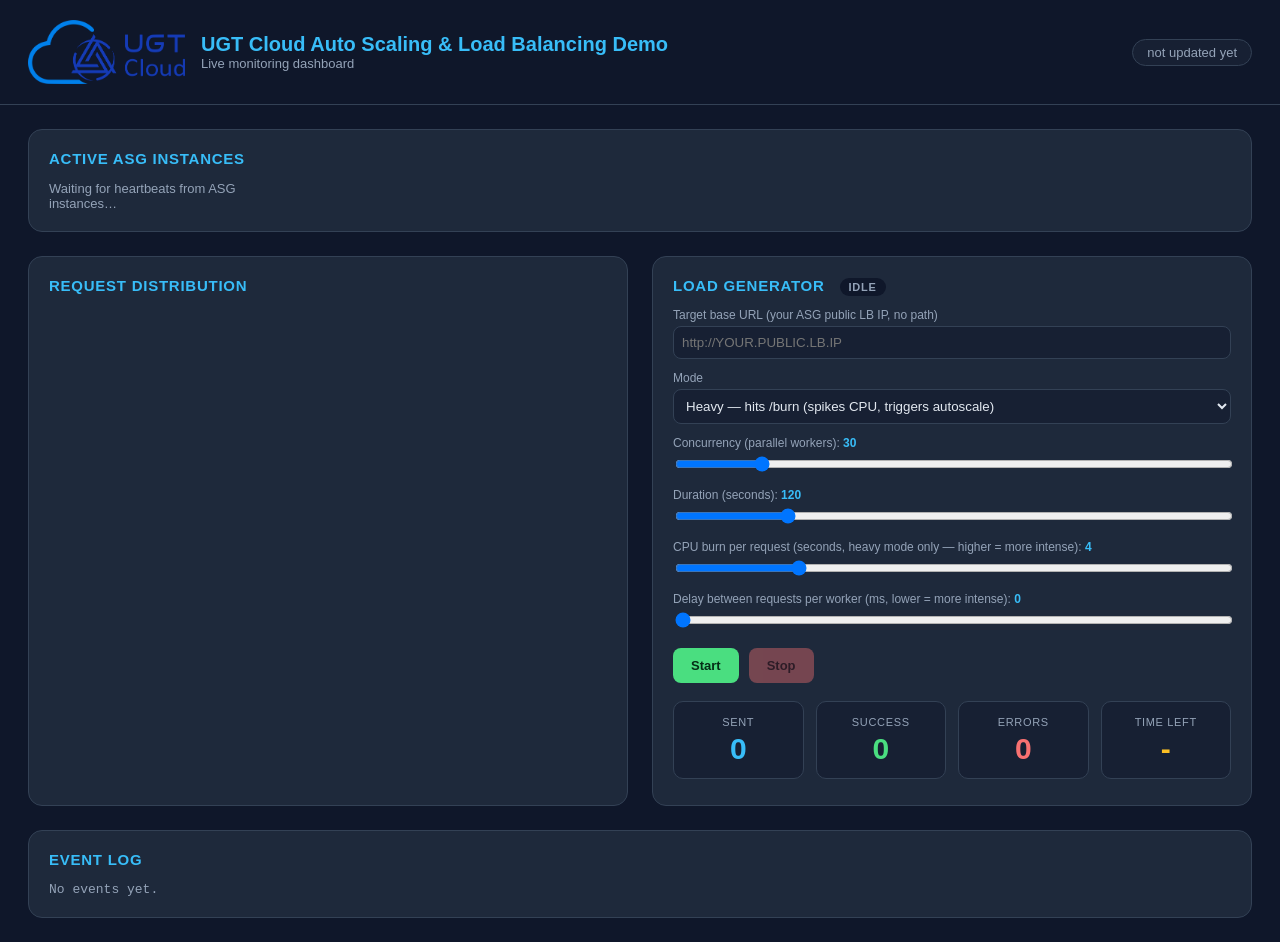
==== monitor-app/static/index.html @ fae1472c "app v1" ====
<!doctype html>
<html lang="en">
<head>
<meta charset="utf-8">
<title>UGT Cloud — ASG / LB Demo Dashboard</title>
<link rel="icon" href="logo.png">
<script src="chart.umd.min.js"></script>
<style>
  :root{
    --bg:#0f172a; --panel:#1e293b; --panel2:#172033; --text:#e2e8f0; --muted:#94a3b8;
    --accent:#38bdf8; --green:#4ade80; --red:#f87171; --yellow:#fbbf24; --border:#334155;
  }
  *{box-sizing:border-box}
  body{margin:0;font-family:-apple-system,Segoe UI,Roboto,Arial,sans-serif;background:var(--bg);color:var(--text)}
  header{padding:20px 28px;border-bottom:1px solid var(--border);display:flex;align-items:center;justify-content:space-between}
  header h1{margin:0;font-size:20px;color:var(--accent)}
  header .sub{color:var(--muted);font-size:13px}
  main{padding:24px 28px;display:grid;gap:24px;grid-template-columns:1fr 1fr}
  section{background:var(--panel);border:1px solid var(--border);border-radius:14px;padding:20px}
  section h2{margin:0 0 14px;font-size:15px;color:var(--accent);text-transform:uppercase;letter-spacing:.05em}
  .full{grid-column:1/-1}
  .instances-grid{display:grid;grid-template-columns:repeat(auto-fill,minmax(220px,1fr));gap:14px}
  .instance-card{background:var(--panel2);border:1px solid var(--border);border-radius:10px;padding:14px;position:relative;transition:opacity .3s}
  .instance-card.removed{opacity:.4}
  .instance-card .name{font-weight:600;font-size:14px}
  .instance-card .ip{color:var(--muted);font-size:12px;margin-bottom:10px}
  .dot{width:9px;height:9px;border-radius:50%;display:inline-block;margin-right:6px}
  .dot.active{background:var(--green);box-shadow:0 0 6px var(--green)}
  .dot.removed{background:var(--red)}
  .bar-row{margin:6px 0;font-size:12px;color:var(--muted)}
  .bar-track{background:#0f172a;border-radius:6px;height:8px;overflow:hidden;margin-top:3px}
  .bar-fill{height:100%;border-radius:6px}
  .bar-fill.cpu{background:var(--accent)}
  .bar-fill.ram{background:var(--yellow)}
  .reqs{margin-top:8px;font-size:12px;color:var(--muted)}
  .empty{color:var(--muted);font-size:13px}
  .controls label{display:block;font-size:12px;color:var(--muted);margin:12px 0 4px}
  .controls input[type=text]{width:100%;padding:8px;border-radius:8px;border:1px solid var(--border);background:var(--panel2);color:var(--text)}
  .controls input[type=range]{width:100%}
  .slider-val{color:var(--accent);font-weight:600}
  .btn-row{display:flex;gap:10px;margin-top:16px}
  button{cursor:pointer;border:none;border-radius:8px;padding:10px 18px;font-weight:600;font-size:13px}
  button.start{background:var(--green);color:#052e16}
  button.stop{background:var(--red);color:#450a0a}
  button:disabled{opacity:.4;cursor:not-allowed}
  .stat-strip{display:grid;grid-template-columns:repeat(auto-fit,minmax(110px,1fr));gap:12px;margin:18px 0 6px}
  .stat-box{background:var(--panel2);border:1px solid var(--border);border-radius:10px;padding:14px 10px;text-align:center;transition:transform .2s}
  .stat-box .stat-label{font-size:11px;text-transform:uppercase;letter-spacing:.06em;color:var(--muted);margin-bottom:6px}
  .stat-box .stat-value{font-size:30px;font-weight:800;line-height:1}
  .stat-box.sent .stat-value{color:var(--accent)}
  .stat-box.success .stat-value{color:var(--green)}
  .stat-box.errors .stat-value{color:var(--red)}
  .stat-box.timeleft .stat-value{color:var(--yellow)}
  section:hover{box-shadow:0 6px 20px rgba(0,0,0,.25)}
  section{transition:box-shadow .2s}
  #last-update{background:var(--panel2);border:1px solid var(--border);padding:5px 14px;border-radius:20px}
  .log-panel{max-height:260px;overflow-y:auto;font-family:ui-monospace,Menlo,Consolas,monospace;font-size:12px}
  .log-entry{padding:4px 0;border-bottom:1px solid var(--border);display:flex;gap:10px}
  .log-entry .ts{color:var(--muted);white-space:nowrap}
  .log-entry.instance_added .tag{color:var(--green)}
  .log-entry.instance_removed .tag{color:var(--red)}
  .log-entry.loadtest_started .tag,.log-entry.loadtest_finished .tag,.log-entry.loadtest_stopped .tag{color:var(--accent)}
  .tag{font-weight:700;white-space:nowrap}
  canvas{max-height:280px}
  .status-pill{font-size:11px;padding:3px 9px;border-radius:20px;background:#0f172a;color:var(--muted);margin-left:10px}
  .status-pill.running{color:var(--green);background:#052e16}
</style>
</head>
<body>

<header>
  <div style="display:flex;align-items:center;gap:16px">
    <img src="logo.png" alt="UGT Cloud" style="height:64px;width:auto">
    <div>
      <h1>UGT Cloud Auto Scaling &amp; Load Balancing Demo</h1>
      <div class="sub">Live monitoring dashboard</div>
    </div>
  </div>
  <div class="sub" id="last-update">not updated yet</div>
</header>

<main>

  <section class="full">
    <h2>Active ASG Instances</h2>
    <div id="instances" class="instances-grid"><div class="empty">Waiting for heartbeats from ASG instances…</div></div>
  </section>

  <section>
    <h2>Request Distribution</h2>
    <canvas id="distChart"></canvas>
  </section>

  <section>
    <h2>Load Generator <span id="lt-status" class="status-pill">idle</span></h2>
    <div class="controls">
      <label>Target base URL (your ASG public LB IP, no path)</label>
      <input type="text" id="target" placeholder="http://YOUR.PUBLIC.LB.IP">

      <label>Mode</label>
      <select id="mode" style="width:100%;padding:8px;border-radius:8px;border:1px solid var(--border);background:var(--panel2);color:var(--text)">
        <option value="light">Light — hits /info (LB distribution only, low CPU)</option>
        <option value="heavy" selected>Heavy — hits /burn (spikes CPU, triggers autoscale)</option>
      </select>

      <label>Concurrency (parallel workers): <span class="slider-val" id="concurrency-val">30</span></label>
      <input type="range" id="concurrency" min="1" max="200" value="30">

      <label>Duration (seconds): <span class="slider-val" id="duration-val">120</span></label>
      <input type="range" id="duration" min="5" max="600" step="5" value="120">

      <label>CPU burn per request (seconds, heavy mode only — higher = more intense): <span class="slider-val" id="burn-val">4</span></label>
      <input type="range" id="burn" min="1" max="15" step="1" value="4">

      <label>Delay between requests per worker (ms, lower = more intense): <span class="slider-val" id="delay-val">0</span></label>
      <input type="range" id="delay" min="0" max="2000" step="10" value="0">

      <div class="btn-row">
        <button class="start" id="startBtn" onclick="startLoadtest()">Start</button>
        <button class="stop" id="stopBtn" onclick="stopLoadtest()" disabled>Stop</button>
      </div>

      <div class="stat-strip">
        <div class="stat-box sent">
          <div class="stat-label">Sent</div>
          <div class="stat-value" id="stat-sent">0</div>
        </div>
        <div class="stat-box success">
          <div class="stat-label">Success</div>
          <div class="stat-value" id="stat-success">0</div>
        </div>
        <div class="stat-box errors">
          <div class="stat-label">Errors</div>
          <div class="stat-value" id="stat-errors">0</div>
        </div>
        <div class="stat-box timeleft">
          <div class="stat-label">Time Left</div>
          <div class="stat-value" id="stat-timeleft">-</div>
        </div>
      </div>
      <div id="stat-lasterror" style="display:none;margin-top:10px;padding:8px 12px;background:#450a0a;color:#fecaca;border-radius:8px;font-size:12px;font-family:ui-monospace,monospace"></div>
    </div>
  </section>

  <section class="full">
    <h2>Event Log</h2>
    <div class="log-panel" id="logs"><div class="empty">No events yet.</div></div>
  </section>

</main>

<script>
let distChart;

function colorForLabel(label){
  // stable color per instance label (hash-based so it doesn't shuffle on refresh)
  const palette = ['#38bdf8','#fbbf24','#4ade80','#f87171','#a78bfa','#fb923c','#2dd4bf','#f472b6','#818cf8','#facc15'];
  let hash = 0;
  for(let i=0;i<label.length;i++){ hash = (hash*31 + label.charCodeAt(i)) >>> 0; }
  return palette[hash % palette.length];
}

function initChart(){
  const ctx = document.getElementById('distChart').getContext('2d');
  distChart = new Chart(ctx, {
    type: 'pie',
    data: { labels: [], datasets: [{ label: 'Requests served', data: [], backgroundColor: [] }] },
    options: {
      responsive: true,
      plugins: { legend: { display: true, position: 'bottom', labels: { color: '#e2e8f0' } } }
    }
  });
}

function fmtTime(ts){
  const d = new Date(ts*1000);
  return d.toLocaleTimeString();
}

async function refreshInstances(){
  const res = await fetch('/instances');
  const data = await res.json();
  const container = document.getElementById('instances');
  if(data.length === 0){
    container.innerHTML = '<div class="empty">Waiting for heartbeats from ASG instances…</div>';
    return;
  }
  container.innerHTML = data.map(inst => `
    <div class="instance-card ${inst.status}">
      <div class="name"><span class="dot ${inst.status}"></span>${inst.name}</div>
      <div class="ip">${inst.ip}</div>
      <div class="bar-row">CPU ${inst.cpu}%
        <div class="bar-track"><div class="bar-fill cpu" style="width:${inst.cpu}%"></div></div>
      </div>
      <div class="bar-row">RAM ${inst.ram}%
        <div class="bar-track"><div class="bar-fill ram" style="width:${inst.ram}%"></div></div>
      </div>
      <div class="reqs">Requests served: ${inst.request_count}</div>
    </div>
  `).join('');
  document.getElementById('last-update').innerText = 'updated ' + new Date().toLocaleTimeString();
}

async function refreshDistribution(){
  const res = await fetch('/distribution');
  const data = await res.json();
  const labels = Object.keys(data);
  const values = Object.values(data);
  distChart.data.labels = labels;
  distChart.data.datasets[0].data = values;
  distChart.data.datasets[0].backgroundColor = labels.map(colorForLabel);
  distChart.update();
}

async function refreshLogs(){
  const res = await fetch('/logs');
  const data = await res.json();
  const container = document.getElementById('logs');
  if(data.length === 0){
    container.innerHTML = '<div class="empty">No events yet.</div>';
    return;
  }
  container.innerHTML = data.map(ev => `
    <div class="log-entry ${ev.type}">
      <span class="ts">${fmtTime(ev.ts)}</span>
      <span class="tag">[${ev.type}]</span>
      <span>${ev.message}</span>
    </div>
  `).join('');
}

async function refreshLoadtestStatus(){
  const res = await fetch('/loadtest/status');
  const s = await res.json();
  document.getElementById('stat-sent').innerText = s.sent;
  document.getElementById('stat-success').innerText = s.success;
  document.getElementById('stat-errors').innerText = s.errors;
  document.getElementById('startBtn').disabled = s.running;
  document.getElementById('stopBtn').disabled = !s.running;
  const pill = document.getElementById('lt-status');
  pill.innerText = s.running ? 'running' : 'idle';
  pill.className = 'status-pill' + (s.running ? ' running' : '');
  const timeleft = document.getElementById('stat-timeleft');
  if(s.running && s.end_time){
    const remaining = Math.max(0, Math.round(s.end_time - (Date.now()/1000)));
    timeleft.innerText = remaining + 's';
  } else {
    timeleft.innerText = '-';
  }
  const errBox = document.getElementById('stat-lasterror');
  if(s.last_error){
    errBox.style.display = 'block';
    errBox.innerText = 'Last error: ' + s.last_error;
  } else {
    errBox.style.display = 'none';
  }
}

async function startLoadtest(){
  const target = document.getElementById('target').value.trim();
  if(!target){ alert('Enter a target URL first (your ASG public LB IP).'); return; }
  const body = {
    target: target,
    mode: document.getElementById('mode').value,
    concurrency: parseInt(document.getElementById('concurrency').value),
    duration_seconds: parseInt(document.getElementById('duration').value),
    burn_seconds: parseInt(document.getElementById('burn').value),
    delay_ms: parseInt(document.getElementById('delay').value)
  };
  const res = await fetch('/loadtest/start', {
    method: 'POST', headers: {'Content-Type':'application/json'}, body: JSON.stringify(body)
  });
  if(!res.ok){ const e = await res.json(); alert(e.error || 'failed to start'); }
}

async function stopLoadtest(){
  await fetch('/loadtest/stop', { method: 'POST' });
}

// slider live labels
['concurrency','duration','burn','delay'].forEach(id=>{
  const el = document.getElementById(id);
  const label = document.getElementById(id+'-val');
  el.addEventListener('input', ()=> label.innerText = el.value);
});

function tick(){
  refreshInstances();
  refreshDistribution();
  refreshLogs();
  refreshLoadtestStatus();
}

initChart();
tick();
setInterval(tick, 2000);
</script>
</body>
</html>
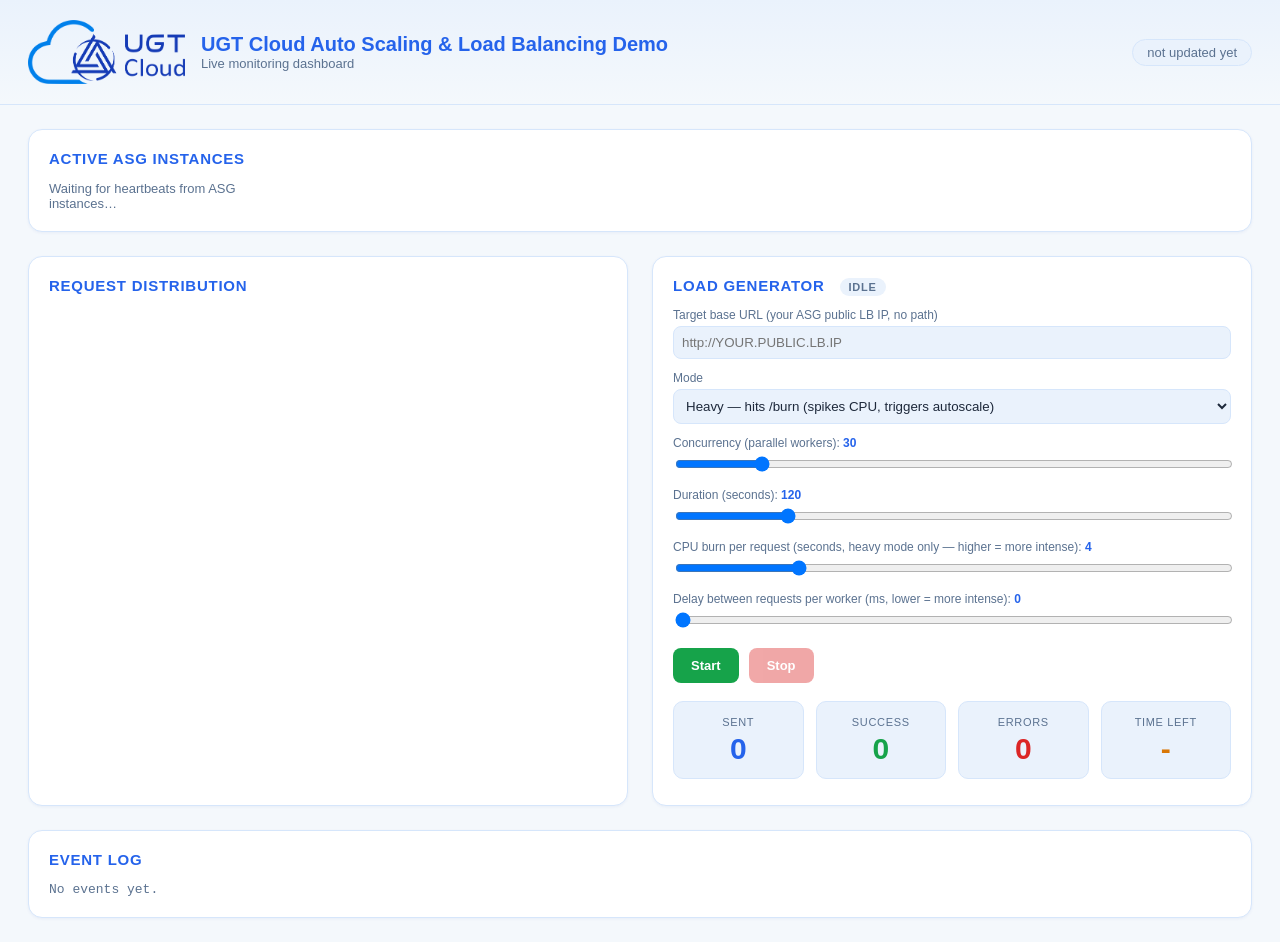
==== commit f55eeca1: "updated website theme" ====
--- a/monitor-app/static/index.html
+++ b/monitor-app/static/index.html
@@ -7,16 +7,16 @@
 <script src="chart.umd.min.js"></script>
 <style>
   :root{
-    --bg:#0f172a; --panel:#1e293b; --panel2:#172033; --text:#e2e8f0; --muted:#94a3b8;
-    --accent:#38bdf8; --green:#4ade80; --red:#f87171; --yellow:#fbbf24; --border:#334155;
+    --bg:#f4f8fc; --panel:#ffffff; --panel2:#eaf2fc; --text:#1e293b; --muted:#5b7290;
+    --accent:#2563eb; --green:#16a34a; --red:#dc2626; --yellow:#d97706; --border:#d6e6fb;
   }
   *{box-sizing:border-box}
   body{margin:0;font-family:-apple-system,Segoe UI,Roboto,Arial,sans-serif;background:var(--bg);color:var(--text)}
-  header{padding:20px 28px;border-bottom:1px solid var(--border);display:flex;align-items:center;justify-content:space-between}
+  header{padding:20px 28px;border-bottom:1px solid var(--border);display:flex;align-items:center;justify-content:space-between;background:linear-gradient(180deg,#eaf2fc 0%,#f4f8fc 100%)}
   header h1{margin:0;font-size:20px;color:var(--accent)}
   header .sub{color:var(--muted);font-size:13px}
   main{padding:24px 28px;display:grid;gap:24px;grid-template-columns:1fr 1fr}
-  section{background:var(--panel);border:1px solid var(--border);border-radius:14px;padding:20px}
+  section{background:var(--panel);border:1px solid var(--border);border-radius:14px;padding:20px;box-shadow:0 1px 3px rgba(30,64,175,.06)}
   section h2{margin:0 0 14px;font-size:15px;color:var(--accent);text-transform:uppercase;letter-spacing:.05em}
   .full{grid-column:1/-1}
   .instances-grid{display:grid;grid-template-columns:repeat(auto-fill,minmax(220px,1fr));gap:14px}
@@ -28,7 +28,7 @@
   .dot.active{background:var(--green);box-shadow:0 0 6px var(--green)}
   .dot.removed{background:var(--red)}
   .bar-row{margin:6px 0;font-size:12px;color:var(--muted)}
-  .bar-track{background:#0f172a;border-radius:6px;height:8px;overflow:hidden;margin-top:3px}
+  .bar-track{background:var(--border);border-radius:6px;height:8px;overflow:hidden;margin-top:3px}
   .bar-fill{height:100%;border-radius:6px}
   .bar-fill.cpu{background:var(--accent)}
   .bar-fill.ram{background:var(--yellow)}
@@ -40,8 +40,8 @@
   .slider-val{color:var(--accent);font-weight:600}
   .btn-row{display:flex;gap:10px;margin-top:16px}
   button{cursor:pointer;border:none;border-radius:8px;padding:10px 18px;font-weight:600;font-size:13px}
-  button.start{background:var(--green);color:#052e16}
-  button.stop{background:var(--red);color:#450a0a}
+  button.start{background:var(--green);color:#ffffff}
+  button.stop{background:var(--red);color:#ffffff}
   button:disabled{opacity:.4;cursor:not-allowed}
   .stat-strip{display:grid;grid-template-columns:repeat(auto-fit,minmax(110px,1fr));gap:12px;margin:18px 0 6px}
   .stat-box{background:var(--panel2);border:1px solid var(--border);border-radius:10px;padding:14px 10px;text-align:center;transition:transform .2s}
@@ -62,8 +62,8 @@
   .log-entry.loadtest_started .tag,.log-entry.loadtest_finished .tag,.log-entry.loadtest_stopped .tag{color:var(--accent)}
   .tag{font-weight:700;white-space:nowrap}
   canvas{max-height:280px}
-  .status-pill{font-size:11px;padding:3px 9px;border-radius:20px;background:#0f172a;color:var(--muted);margin-left:10px}
-  .status-pill.running{color:var(--green);background:#052e16}
+  .status-pill{font-size:11px;padding:3px 9px;border-radius:20px;background:var(--panel2);color:var(--muted);margin-left:10px}
+  .status-pill.running{color:#ffffff;background:var(--green)}
 </style>
 </head>
 <body>
@@ -138,7 +138,7 @@
           <div class="stat-value" id="stat-timeleft">-</div>
         </div>
       </div>
-      <div id="stat-lasterror" style="display:none;margin-top:10px;padding:8px 12px;background:#450a0a;color:#fecaca;border-radius:8px;font-size:12px;font-family:ui-monospace,monospace"></div>
+      <div id="stat-lasterror" style="display:none;margin-top:10px;padding:8px 12px;background:#fee2e2;color:#991b1b;border:1px solid #fecaca;border-radius:8px;font-size:12px;font-family:ui-monospace,monospace"></div>
     </div>
   </section>
 
@@ -167,7 +167,7 @@
     data: { labels: [], datasets: [{ label: 'Requests served', data: [], backgroundColor: [] }] },
     options: {
       responsive: true,
-      plugins: { legend: { display: true, position: 'bottom', labels: { color: '#e2e8f0' } } }
+      plugins: { legend: { display: true, position: 'bottom', labels: { color: '#1e293b' } } }
     }
   });
 }
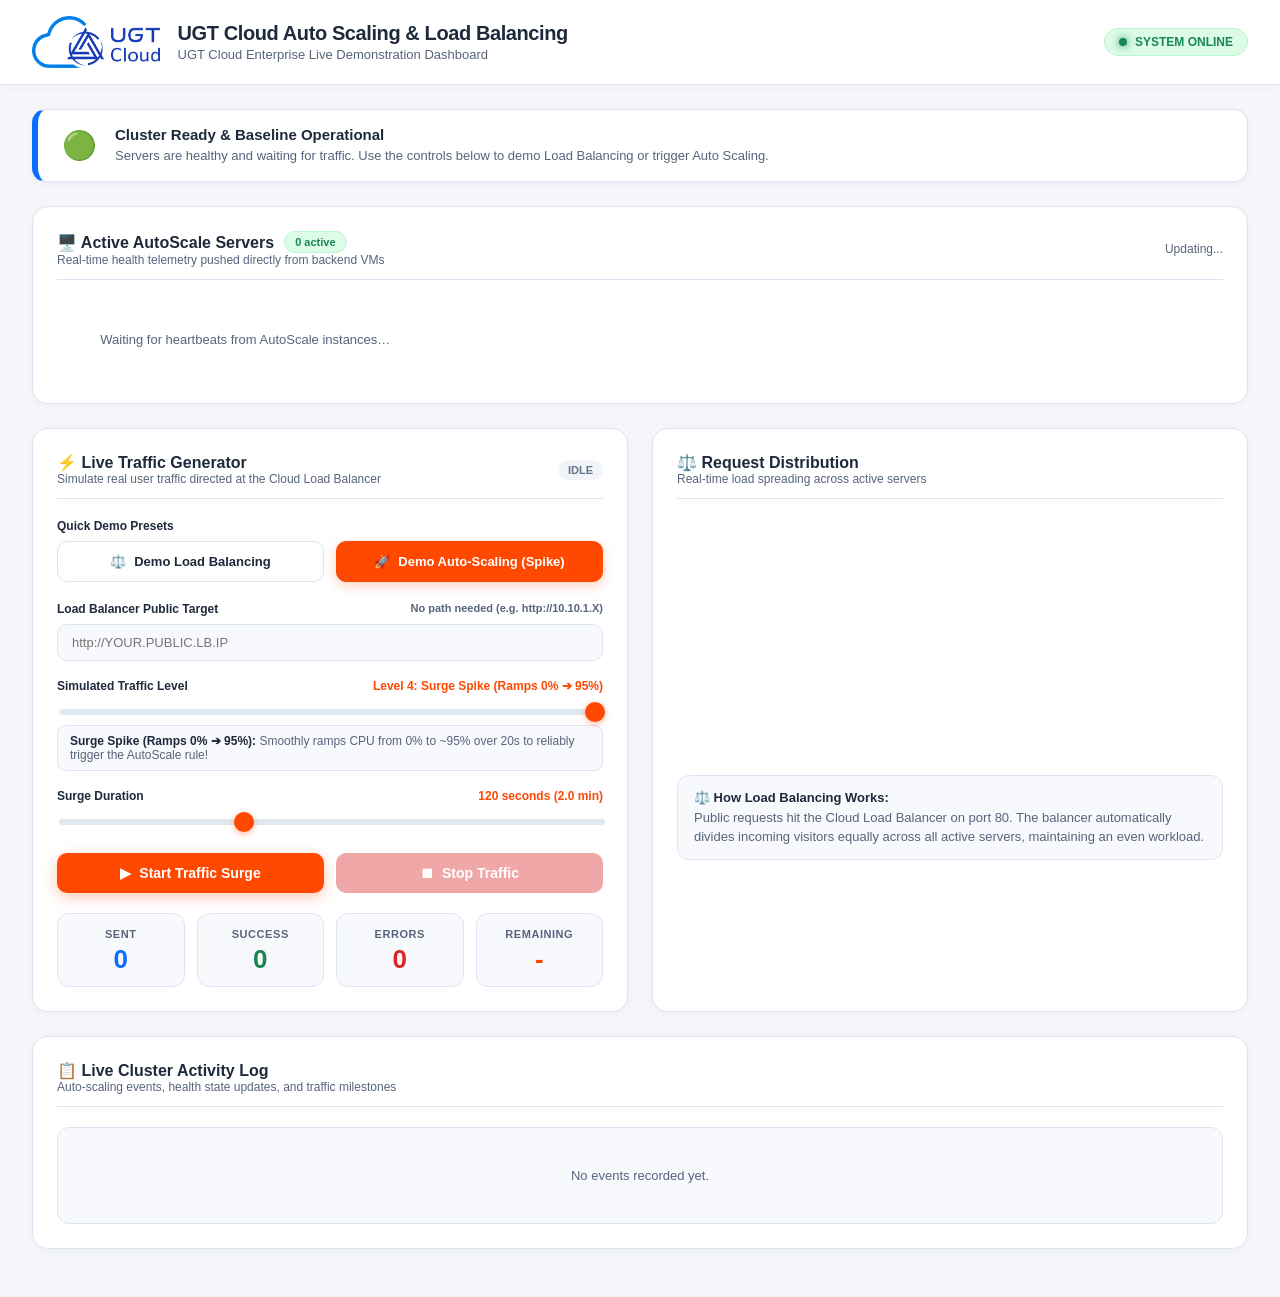
==== commit 199707bf: "updated UI, modified load generator" ====
--- a/monitor-app/static/index.html
+++ b/monitor-app/static/index.html
@@ -2,298 +2,1161 @@
 <html lang="en">
 <head>
 <meta charset="utf-8">
-<title>UGT Cloud — ASG / LB Demo Dashboard</title>
-<link rel="icon" href="logo.png">
+<meta name="viewport" content="width=device-width, initial-scale=1">
+<title>UGT Cloud — Auto Scaling &amp; Load Balancing Demo</title>
+<link rel="icon" type="image/png" href="favicon.png">
 <script src="chart.umd.min.js"></script>
 <style>
-  :root{
-    --bg:#f4f8fc; --panel:#ffffff; --panel2:#eaf2fc; --text:#1e293b; --muted:#5b7290;
-    --accent:#2563eb; --green:#16a34a; --red:#dc2626; --yellow:#d97706; --border:#d6e6fb;
-  }
-  *{box-sizing:border-box}
-  body{margin:0;font-family:-apple-system,Segoe UI,Roboto,Arial,sans-serif;background:var(--bg);color:var(--text)}
-  header{padding:20px 28px;border-bottom:1px solid var(--border);display:flex;align-items:center;justify-content:space-between;background:linear-gradient(180deg,#eaf2fc 0%,#f4f8fc 100%)}
-  header h1{margin:0;font-size:20px;color:var(--accent)}
-  header .sub{color:var(--muted);font-size:13px}
-  main{padding:24px 28px;display:grid;gap:24px;grid-template-columns:1fr 1fr}
-  section{background:var(--panel);border:1px solid var(--border);border-radius:14px;padding:20px;box-shadow:0 1px 3px rgba(30,64,175,.06)}
-  section h2{margin:0 0 14px;font-size:15px;color:var(--accent);text-transform:uppercase;letter-spacing:.05em}
-  .full{grid-column:1/-1}
-  .instances-grid{display:grid;grid-template-columns:repeat(auto-fill,minmax(220px,1fr));gap:14px}
-  .instance-card{background:var(--panel2);border:1px solid var(--border);border-radius:10px;padding:14px;position:relative;transition:opacity .3s}
-  .instance-card.removed{opacity:.4}
-  .instance-card .name{font-weight:600;font-size:14px}
-  .instance-card .ip{color:var(--muted);font-size:12px;margin-bottom:10px}
-  .dot{width:9px;height:9px;border-radius:50%;display:inline-block;margin-right:6px}
-  .dot.active{background:var(--green);box-shadow:0 0 6px var(--green)}
-  .dot.removed{background:var(--red)}
-  .bar-row{margin:6px 0;font-size:12px;color:var(--muted)}
-  .bar-track{background:var(--border);border-radius:6px;height:8px;overflow:hidden;margin-top:3px}
-  .bar-fill{height:100%;border-radius:6px}
-  .bar-fill.cpu{background:var(--accent)}
-  .bar-fill.ram{background:var(--yellow)}
-  .reqs{margin-top:8px;font-size:12px;color:var(--muted)}
-  .empty{color:var(--muted);font-size:13px}
-  .controls label{display:block;font-size:12px;color:var(--muted);margin:12px 0 4px}
-  .controls input[type=text]{width:100%;padding:8px;border-radius:8px;border:1px solid var(--border);background:var(--panel2);color:var(--text)}
-  .controls input[type=range]{width:100%}
-  .slider-val{color:var(--accent);font-weight:600}
-  .btn-row{display:flex;gap:10px;margin-top:16px}
-  button{cursor:pointer;border:none;border-radius:8px;padding:10px 18px;font-weight:600;font-size:13px}
-  button.start{background:var(--green);color:#ffffff}
-  button.stop{background:var(--red);color:#ffffff}
-  button:disabled{opacity:.4;cursor:not-allowed}
-  .stat-strip{display:grid;grid-template-columns:repeat(auto-fit,minmax(110px,1fr));gap:12px;margin:18px 0 6px}
-  .stat-box{background:var(--panel2);border:1px solid var(--border);border-radius:10px;padding:14px 10px;text-align:center;transition:transform .2s}
-  .stat-box .stat-label{font-size:11px;text-transform:uppercase;letter-spacing:.06em;color:var(--muted);margin-bottom:6px}
-  .stat-box .stat-value{font-size:30px;font-weight:800;line-height:1}
-  .stat-box.sent .stat-value{color:var(--accent)}
-  .stat-box.success .stat-value{color:var(--green)}
-  .stat-box.errors .stat-value{color:var(--red)}
-  .stat-box.timeleft .stat-value{color:var(--yellow)}
-  section:hover{box-shadow:0 6px 20px rgba(0,0,0,.25)}
-  section{transition:box-shadow .2s}
-  #last-update{background:var(--panel2);border:1px solid var(--border);padding:5px 14px;border-radius:20px}
-  .log-panel{max-height:260px;overflow-y:auto;font-family:ui-monospace,Menlo,Consolas,monospace;font-size:12px}
-  .log-entry{padding:4px 0;border-bottom:1px solid var(--border);display:flex;gap:10px}
-  .log-entry .ts{color:var(--muted);white-space:nowrap}
-  .log-entry.instance_added .tag{color:var(--green)}
-  .log-entry.instance_removed .tag{color:var(--red)}
-  .log-entry.loadtest_started .tag,.log-entry.loadtest_finished .tag,.log-entry.loadtest_stopped .tag{color:var(--accent)}
-  .tag{font-weight:700;white-space:nowrap}
-  canvas{max-height:280px}
-  .status-pill{font-size:11px;padding:3px 9px;border-radius:20px;background:var(--panel2);color:var(--muted);margin-left:10px}
-  .status-pill.running{color:#ffffff;background:var(--green)}
+  :root {
+    /* UGT Cloud Brand Palette */
+    --ugt-orange: #ff4800;
+    --ugt-orange-hover: #e03e00;
+    --ugt-orange-light: #fff2ec;
+    --ugt-orange-border: #ffd1bf;
+    --ugt-blue: #0d6efd;
+    --ugt-blue-light: #eaf2fc;
+    --ugt-dark: #1e293b;
+    --ugt-muted: #57647c;
+    --ugt-bg: #f4f6fa;
+    --ugt-card: #ffffff;
+    --ugt-card-sub: #f8f9fd;
+    --ugt-border: #dee4f3;
+    --ugt-green: #198754;
+    --ugt-green-light: #dcfce7;
+    --ugt-yellow: #f59e0b;
+    --ugt-yellow-light: #fef3c7;
+    --ugt-red: #dc2626;
+    --ugt-red-light: #fee2e2;
+  }
+
+  * { box-sizing: border-box; }
+  body {
+    margin: 0;
+    font-family: -apple-system, BlinkMacSystemFont, "Segoe UI", Roboto, "Helvetica Neue", Arial, sans-serif;
+    background: var(--ugt-bg);
+    color: var(--ugt-dark);
+    -webkit-font-smoothing: antialiased;
+  }
+
+  /* Header */
+  header {
+    background: #ffffff;
+    border-bottom: 1px solid var(--ugt-border);
+    box-shadow: 0 2px 10px rgba(15, 23, 42, 0.03);
+    width: 100%;
+  }
+  .header-inner {
+    max-width: 1400px;
+    margin: 0 auto;
+    padding: 16px 32px;
+    display: flex;
+    align-items: center;
+    justify-content: space-between;
+  }
+  .brand-wrap {
+    display: flex;
+    align-items: center;
+    gap: 18px;
+  }
+  .brand-wrap img {
+    height: 52px;
+    width: auto;
+    object-fit: contain;
+  }
+  .brand-title h1 {
+    margin: 0;
+    font-size: 20px;
+    font-weight: 800;
+    color: var(--ugt-dark);
+    letter-spacing: -0.02em;
+  }
+  .brand-title .tagline {
+    font-size: 13px;
+    color: var(--ugt-muted);
+    font-weight: 500;
+    margin-top: 2px;
+  }
+  .header-badges {
+    display: flex;
+    align-items: center;
+    gap: 12px;
+  }
+  .live-pill {
+    display: flex;
+    align-items: center;
+    gap: 8px;
+    background: var(--ugt-green-light);
+    color: var(--ugt-green);
+    padding: 6px 14px;
+    border-radius: 20px;
+    font-size: 12px;
+    font-weight: 700;
+    border: 1px solid #bbf7d0;
+  }
+  .live-dot {
+    width: 8px;
+    height: 8px;
+    border-radius: 50%;
+    background: var(--ugt-green);
+    box-shadow: 0 0 8px var(--ugt-green);
+    animation: pulse 2s infinite;
+  }
+  @keyframes pulse {
+    0% { transform: scale(0.95); box-shadow: 0 0 0 0 rgba(25, 135, 84, 0.7); }
+    70% { transform: scale(1.1); box-shadow: 0 0 0 6px rgba(25, 135, 84, 0); }
+    100% { transform: scale(0.95); box-shadow: 0 0 0 0 rgba(25, 135, 84, 0); }
+  }
+
+  /* Main Container */
+  main {
+    max-width: 1400px;
+    margin: 0 auto;
+    padding: 24px 32px 48px;
+    display: flex;
+    flex-direction: column;
+    gap: 24px;
+  }
+
+  /* Storyline Banner */
+  .storyline-banner {
+    background: #ffffff;
+    border: 1px solid var(--ugt-border);
+    border-left: 6px solid var(--ugt-orange);
+    border-radius: 14px;
+    padding: 16px 24px;
+    display: flex;
+    align-items: center;
+    gap: 18px;
+    box-shadow: 0 2px 8px rgba(15, 23, 42, 0.04);
+    transition: all 0.3s ease;
+  }
+  .storyline-banner.idle { border-left-color: var(--ugt-blue); }
+  .storyline-banner.warning { border-left-color: var(--ugt-yellow); background: #fffdfa; }
+  .storyline-banner.danger { border-left-color: var(--ugt-orange); background: #fff8f5; }
+  .storyline-banner.success { border-left-color: var(--ugt-green); background: #f6fdf9; }
+  .storyline-icon {
+    font-size: 28px;
+    line-height: 1;
+  }
+  .storyline-content h3 {
+    margin: 0;
+    font-size: 15px;
+    font-weight: 800;
+    color: var(--ugt-dark);
+  }
+  .storyline-content p {
+    margin: 4px 0 0;
+    font-size: 13px;
+    color: var(--ugt-muted);
+    line-height: 1.4;
+  }
+
+  /* Section Styling */
+  .section-card {
+    background: var(--ugt-card);
+    border: 1px solid var(--ugt-border);
+    border-radius: 16px;
+    padding: 24px;
+    box-shadow: 0 2px 10px rgba(15, 23, 42, 0.03);
+  }
+  .section-header {
+    display: flex;
+    align-items: center;
+    justify-content: space-between;
+    margin-bottom: 20px;
+    border-bottom: 1px solid var(--ugt-border);
+    padding-bottom: 12px;
+  }
+  .section-header h2 {
+    margin: 0;
+    font-size: 16px;
+    font-weight: 800;
+    color: var(--ugt-dark);
+    display: flex;
+    align-items: center;
+    gap: 10px;
+  }
+  .section-subtitle {
+    font-size: 12px;
+    color: var(--ugt-muted);
+    font-weight: 500;
+  }
+
+  /* Two-column layout */
+  .grid-2col {
+    display: grid;
+    grid-template-columns: 1fr 1fr;
+    gap: 24px;
+  }
+  @media (max-width: 960px) {
+    .grid-2col { grid-template-columns: 1fr; }
+  }
+
+  /* Instances Grid */
+  .instances-grid {
+    display: grid;
+    grid-template-columns: repeat(auto-fill, minmax(280px, 1fr));
+    gap: 18px;
+  }
+  .instance-card {
+    background: var(--ugt-card-sub);
+    border: 1px solid var(--ugt-border);
+    border-radius: 14px;
+    padding: 18px;
+    position: relative;
+    box-shadow: 0 1px 4px rgba(15, 23, 42, 0.03);
+    transition: transform 0.2s, box-shadow 0.2s, border-color 0.2s;
+  }
+  .instance-card:hover {
+    transform: translateY(-2px);
+    box-shadow: 0 6px 18px rgba(15, 23, 42, 0.07);
+    border-color: #cbd5e1;
+  }
+  .instance-card.newly-spawned {
+    border-color: var(--ugt-orange);
+    box-shadow: 0 0 16px rgba(255, 72, 0, 0.25);
+    background: #fffbfa;
+  }
+  .instance-card.removed {
+    opacity: 0.55;
+    background: #f1f5f9;
+  }
+  .instance-top {
+    display: flex;
+    justify-content: space-between;
+    align-items: flex-start;
+    margin-bottom: 14px;
+  }
+  .instance-name {
+    font-size: 16px;
+    font-weight: 800;
+    color: var(--ugt-dark);
+  }
+  .instance-ip {
+    font-size: 12px;
+    color: var(--ugt-muted);
+    font-family: ui-monospace, SFMono-Regular, Menlo, Monaco, Consolas, monospace;
+    margin-top: 2px;
+  }
+  .status-badge {
+    font-size: 11px;
+    font-weight: 700;
+    padding: 4px 10px;
+    border-radius: 20px;
+    display: inline-flex;
+    align-items: center;
+    gap: 6px;
+  }
+  .status-badge.healthy { background: var(--ugt-green-light); color: var(--ugt-green); border: 1px solid #bbf7d0; }
+  .status-badge.warning { background: var(--ugt-yellow-light); color: #b45309; border: 1px solid #fde68a; }
+  .status-badge.surge { background: var(--ugt-orange-light); color: var(--ugt-orange); border: 1px solid var(--ugt-orange-border); }
+  .status-badge.removed { background: #e2e8f0; color: #64748b; }
+  .status-badge.new { background: #ffe4d9; color: var(--ugt-orange); border: 1px solid #ffbca1; animation: bounce 1s infinite alternate; }
+
+  @keyframes bounce {
+    from { transform: scale(1); }
+    to { transform: scale(1.05); }
+  }
+
+  /* Speedometer Arc Gauges */
+  .gauges-row {
+    display: flex;
+    gap: 12px;
+    margin: 10px 0 16px;
+  }
+  .gauge-item {
+    flex: 1;
+    background: #ffffff;
+    border: 1px solid var(--ugt-border);
+    border-radius: 12px;
+    padding: 10px 6px;
+    text-align: center;
+  }
+  .gauge-svg {
+    width: 100%;
+    max-width: 115px;
+    height: auto;
+    display: block;
+    margin: 0 auto;
+  }
+  .gauge-arc-val {
+    transition: stroke-dashoffset 0.6s cubic-bezier(0.4, 0, 0.2, 1), stroke 0.4s;
+  }
+
+  .instance-footer {
+    display: flex;
+    align-items: center;
+    justify-content: space-between;
+    background: #ffffff;
+    border: 1px solid var(--ugt-border);
+    border-radius: 8px;
+    padding: 8px 12px;
+    font-size: 12px;
+    color: var(--ugt-muted);
+  }
+  .instance-footer strong {
+    color: var(--ugt-orange);
+    font-weight: 800;
+  }
+
+  /* Quick Demo Presets */
+  .preset-row {
+    display: flex;
+    gap: 12px;
+    margin-bottom: 20px;
+  }
+  .preset-btn {
+    flex: 1;
+    display: flex;
+    align-items: center;
+    justify-content: center;
+    gap: 8px;
+    padding: 12px 16px;
+    border-radius: 10px;
+    font-size: 13px;
+    font-weight: 700;
+    cursor: pointer;
+    border: 1px solid var(--ugt-border);
+    background: #ffffff;
+    color: var(--ugt-dark);
+    transition: all 0.2s;
+  }
+  .preset-btn:hover {
+    border-color: var(--ugt-orange);
+    background: var(--ugt-orange-light);
+    color: var(--ugt-orange);
+    transform: translateY(-1px);
+  }
+  .preset-btn.active {
+    background: var(--ugt-orange);
+    color: #ffffff;
+    border-color: var(--ugt-orange);
+    box-shadow: 0 4px 12px rgba(255, 72, 0, 0.25);
+  }
+
+  /* Controls Form */
+  .control-group {
+    margin-bottom: 18px;
+  }
+  .control-group label {
+    display: flex;
+    justify-content: space-between;
+    font-size: 12px;
+    font-weight: 700;
+    color: var(--ugt-dark);
+    margin-bottom: 8px;
+  }
+  .control-group .val-pill {
+    color: var(--ugt-orange);
+    font-weight: 800;
+  }
+  .target-input {
+    width: 100%;
+    padding: 10px 14px;
+    border-radius: 10px;
+    border: 1px solid var(--ugt-border);
+    background: var(--ugt-card-sub);
+    color: var(--ugt-dark);
+    font-size: 13px;
+    font-family: inherit;
+    transition: border-color 0.2s;
+  }
+  .target-input:focus {
+    outline: none;
+    border-color: var(--ugt-orange);
+    background: #ffffff;
+  }
+
+  /* Modern Sliders */
+  input[type="range"] {
+    width: 100%;
+    height: 6px;
+    background: #e2e8f0;
+    border-radius: 4px;
+    outline: none;
+    -webkit-appearance: none;
+    appearance: none;
+  }
+  input[type="range"]::-webkit-slider-thumb {
+    -webkit-appearance: none;
+    appearance: none;
+    width: 20px;
+    height: 20px;
+    border-radius: 50%;
+    background: var(--ugt-orange);
+    cursor: pointer;
+    box-shadow: 0 2px 6px rgba(255, 72, 0, 0.4);
+    transition: transform 0.1s;
+  }
+  input[type="range"]::-webkit-slider-thumb:hover {
+    transform: scale(1.15);
+  }
+
+  .intensity-desc {
+    margin-top: 6px;
+    padding: 8px 12px;
+    background: var(--ugt-card-sub);
+    border-radius: 8px;
+    font-size: 12px;
+    color: var(--ugt-muted);
+    border: 1px solid var(--ugt-border);
+  }
+  .intensity-desc strong {
+    color: var(--ugt-dark);
+  }
+
+  /* Action Buttons */
+  .action-row {
+    display: flex;
+    gap: 12px;
+    margin-top: 24px;
+  }
+  .btn {
+    flex: 1;
+    cursor: pointer;
+    border: none;
+    border-radius: 10px;
+    padding: 12px 20px;
+    font-weight: 700;
+    font-size: 14px;
+    display: inline-flex;
+    align-items: center;
+    justify-content: center;
+    gap: 8px;
+    transition: all 0.2s;
+  }
+  .btn-start {
+    background: var(--ugt-orange);
+    color: #ffffff;
+    box-shadow: 0 4px 14px rgba(255, 72, 0, 0.3);
+  }
+  .btn-start:hover:not(:disabled) {
+    background: var(--ugt-orange-hover);
+    transform: translateY(-1px);
+  }
+  .btn-stop {
+    background: var(--ugt-red);
+    color: #ffffff;
+    box-shadow: 0 4px 14px rgba(220, 38, 38, 0.2);
+  }
+  .btn-stop:hover:not(:disabled) {
+    background: #b91c1c;
+    transform: translateY(-1px);
+  }
+  .btn:disabled {
+    opacity: 0.4;
+    cursor: not-allowed;
+    box-shadow: none;
+    transform: none;
+  }
+
+  /* Metric Stat Strip */
+  .stat-strip {
+    display: grid;
+    grid-template-columns: repeat(4, 1fr);
+    gap: 12px;
+    margin-top: 20px;
+  }
+  .stat-card {
+    background: var(--ugt-card-sub);
+    border: 1px solid var(--ugt-border);
+    border-radius: 12px;
+    padding: 14px 10px;
+    text-align: center;
+  }
+  .stat-card .label {
+    font-size: 11px;
+    text-transform: uppercase;
+    letter-spacing: 0.05em;
+    color: var(--ugt-muted);
+    font-weight: 700;
+    margin-bottom: 6px;
+  }
+  .stat-card .num {
+    font-size: 26px;
+    font-weight: 800;
+    line-height: 1;
+    color: var(--ugt-dark);
+  }
+  .stat-card.sent .num { color: var(--ugt-blue); }
+  .stat-card.success .num { color: var(--ugt-green); }
+  .stat-card.errors .num { color: var(--ugt-red); }
+  .stat-card.timeleft .num { color: var(--ugt-orange); }
+
+  /* Error Box */
+  #stat-lasterror {
+    display: none;
+    margin-top: 14px;
+    padding: 10px 14px;
+    background: var(--ugt-red-light);
+    color: var(--ugt-red);
+    border: 1px solid #fca5a5;
+    border-radius: 10px;
+    font-size: 12px;
+    font-family: ui-monospace, SFMono-Regular, Consolas, monospace;
+  }
+
+  /* Donut Chart & Load Balancing Explanation */
+  .chart-wrapper {
+    position: relative;
+    height: 240px;
+    margin-bottom: 16px;
+  }
+  .explanation-box {
+    background: var(--ugt-card-sub);
+    border: 1px solid var(--ugt-border);
+    border-radius: 12px;
+    padding: 12px 16px;
+    font-size: 13px;
+    color: var(--ugt-muted);
+    line-height: 1.5;
+  }
+  .explanation-box strong {
+    color: var(--ugt-dark);
+  }
+
+  /* Event Log */
+  .log-feed {
+    max-height: 260px;
+    overflow-y: auto;
+    border: 1px solid var(--ugt-border);
+    border-radius: 12px;
+    background: var(--ugt-card-sub);
+    padding: 8px 12px;
+  }
+  .log-row {
+    padding: 8px 6px;
+    border-bottom: 1px solid var(--ugt-border);
+    display: flex;
+    align-items: center;
+    gap: 12px;
+    font-size: 12.5px;
+  }
+  .log-row:last-child { border-bottom: none; }
+  .log-ts {
+    color: var(--ugt-muted);
+    font-family: ui-monospace, SFMono-Regular, Consolas, monospace;
+    font-size: 11.5px;
+    white-space: nowrap;
+  }
+  .log-pill {
+    font-size: 10.5px;
+    font-weight: 800;
+    padding: 2px 8px;
+    border-radius: 6px;
+    text-transform: uppercase;
+    white-space: nowrap;
+  }
+  .log-pill.scale_up { background: var(--ugt-orange-light); color: var(--ugt-orange); border: 1px solid var(--ugt-orange-border); }
+  .log-pill.scale_down { background: #e2e8f0; color: #475569; }
+  .log-pill.traffic { background: var(--ugt-blue-light); color: var(--ugt-blue); }
+  .log-pill.success { background: var(--ugt-green-light); color: var(--ugt-green); }
+  .log-msg { color: var(--ugt-dark); font-weight: 500; }
+
+  .empty-state {
+    text-align: center;
+    padding: 32px 16px;
+    color: var(--ugt-muted);
+    font-size: 13px;
+  }
 </style>
 </head>
 <body>
 
 <header>
-  <div style="display:flex;align-items:center;gap:16px">
-    <img src="logo.png" alt="UGT Cloud" style="height:64px;width:auto">
-    <div>
-      <h1>UGT Cloud Auto Scaling &amp; Load Balancing Demo</h1>
-      <div class="sub">Live monitoring dashboard</div>
+  <div class="header-inner">
+    <div class="brand-wrap">
+      <img src="logo.png" alt="UGT Cloud Logo">
+      <div class="brand-title">
+        <h1>UGT Cloud Auto Scaling &amp; Load Balancing</h1>
+        <div class="tagline">UGT Cloud Enterprise Live Demonstration Dashboard</div>
+      </div>
+    </div>
+    <div class="header-badges">
+      <div class="live-pill">
+        <span class="live-dot"></span>
+        <span>SYSTEM ONLINE</span>
+      </div>
     </div>
   </div>
-  <div class="sub" id="last-update">not updated yet</div>
 </header>
 
 <main>
 
-  <section class="full">
-    <h2>Active ASG Instances</h2>
-    <div id="instances" class="instances-grid"><div class="empty">Waiting for heartbeats from ASG instances…</div></div>
-  </section>
-
-  <section>
-    <h2>Request Distribution</h2>
-    <canvas id="distChart"></canvas>
-  </section>
-
-  <section>
-    <h2>Load Generator <span id="lt-status" class="status-pill">idle</span></h2>
-    <div class="controls">
-      <label>Target base URL (your ASG public LB IP, no path)</label>
-      <input type="text" id="target" placeholder="http://YOUR.PUBLIC.LB.IP">
-
-      <label>Mode</label>
-      <select id="mode" style="width:100%;padding:8px;border-radius:8px;border:1px solid var(--border);background:var(--panel2);color:var(--text)">
-        <option value="light">Light — hits /info (LB distribution only, low CPU)</option>
-        <option value="heavy" selected>Heavy — hits /burn (spikes CPU, triggers autoscale)</option>
-      </select>
-
-      <label>Concurrency (parallel workers): <span class="slider-val" id="concurrency-val">30</span></label>
-      <input type="range" id="concurrency" min="1" max="200" value="30">
-
-      <label>Duration (seconds): <span class="slider-val" id="duration-val">120</span></label>
-      <input type="range" id="duration" min="5" max="600" step="5" value="120">
-
-      <label>CPU burn per request (seconds, heavy mode only — higher = more intense): <span class="slider-val" id="burn-val">4</span></label>
-      <input type="range" id="burn" min="1" max="15" step="1" value="4">
-
-      <label>Delay between requests per worker (ms, lower = more intense): <span class="slider-val" id="delay-val">0</span></label>
-      <input type="range" id="delay" min="0" max="2000" step="10" value="0">
-
-      <div class="btn-row">
-        <button class="start" id="startBtn" onclick="startLoadtest()">Start</button>
-        <button class="stop" id="stopBtn" onclick="stopLoadtest()" disabled>Stop</button>
-      </div>
-
-      <div class="stat-strip">
-        <div class="stat-box sent">
-          <div class="stat-label">Sent</div>
-          <div class="stat-value" id="stat-sent">0</div>
-        </div>
-        <div class="stat-box success">
-          <div class="stat-label">Success</div>
-          <div class="stat-value" id="stat-success">0</div>
-        </div>
-        <div class="stat-box errors">
-          <div class="stat-label">Errors</div>
-          <div class="stat-value" id="stat-errors">0</div>
-        </div>
-        <div class="stat-box timeleft">
-          <div class="stat-label">Time Left</div>
-          <div class="stat-value" id="stat-timeleft">-</div>
-        </div>
-      </div>
-      <div id="stat-lasterror" style="display:none;margin-top:10px;padding:8px 12px;background:#fee2e2;color:#991b1b;border:1px solid #fecaca;border-radius:8px;font-size:12px;font-family:ui-monospace,monospace"></div>
+  <!-- Live Storyline / Explanatory Banner -->
+  <div class="storyline-banner idle" id="storyline-banner">
+    <div class="storyline-icon" id="storyline-icon">🟢</div>
+    <div class="storyline-content">
+      <h3 id="storyline-title">Cluster Ready &amp; Baseline Operational</h3>
+      <p id="storyline-desc">Servers are healthy and waiting for traffic. Use the controls below to demo Load Balancing or trigger Auto Scaling.</p>
+    </div>
+  </div>
+
+  <!-- Active ASG Instances Grid -->
+  <section class="section-card">
+    <div class="section-header">
+      <div>
+        <h2>🖥️ Active AutoScale Servers <span id="instances-count" class="status-badge healthy">0 active</span></h2>
+        <div class="section-subtitle">Real-time health telemetry pushed directly from backend VMs</div>
+      </div>
+      <div style="font-size:12px;color:var(--ugt-muted)" id="last-update">Updating...</div>
+    </div>
+    <div class="instances-grid" id="instances-container">
+      <div class="empty-state">Waiting for heartbeats from AutoScale instances…</div>
     </div>
   </section>
 
-  <section class="full">
-    <h2>Event Log</h2>
-    <div class="log-panel" id="logs"><div class="empty">No events yet.</div></div>
+  <!-- Two Column Layout: Load Generator & Distribution Chart -->
+  <div class="grid-2col">
+
+    <!-- Load Generator Card -->
+    <section class="section-card">
+      <div class="section-header">
+        <div>
+          <h2>⚡ Live Traffic Generator</h2>
+          <div class="section-subtitle">Simulate real user traffic directed at the Cloud Load Balancer</div>
+        </div>
+        <span id="lt-status-badge" class="status-badge" style="background:#f1f5f9;color:#64748b">IDLE</span>
+      </div>
+
+      <!-- Quick 1-Click Demo Presets -->
+      <label style="display:block;font-size:12px;font-weight:700;margin-bottom:8px;color:var(--ugt-dark)">Quick Demo Presets</label>
+      <div class="preset-row">
+        <button class="preset-btn" onclick="applyPreset('balance')">
+          <span>⚖️</span> Demo Load Balancing
+        </button>
+        <button class="preset-btn active" onclick="applyPreset('autoscale')">
+          <span>🚀</span> Demo Auto-Scaling (Spike)
+        </button>
+      </div>
+
+      <!-- Target LB Input -->
+      <div class="control-group">
+        <label>
+          <span>Load Balancer Public Target</span>
+          <span style="font-size:11px;color:var(--ugt-muted)">No path needed (e.g. http://10.10.1.X)</span>
+        </label>
+        <input type="text" id="target" class="target-input" placeholder="http://YOUR.PUBLIC.LB.IP">
+      </div>
+
+      <!-- Slider 1: Simulated Traffic Intensity -->
+      <div class="control-group">
+        <label>
+          <span>Simulated Traffic Level</span>
+          <span class="val-pill" id="intensity-val">Level 4: Surge Spike (Ramps 0% ➔ 95%)</span>
+        </label>
+        <input type="range" id="intensity" min="1" max="4" step="1" value="4" oninput="updateIntensityLabel()">
+        <div class="intensity-desc" id="intensity-desc">
+          <strong>Surge Spike:</strong> Smoothly ramps CPU from 0% to ~95% over 20s to reliably trigger the AutoScale rule!
+        </div>
+      </div>
+
+      <!-- Slider 2: Duration -->
+      <div class="control-group">
+        <label>
+          <span>Surge Duration</span>
+          <span class="val-pill" id="duration-val">120 seconds (2.0 min)</span>
+        </label>
+        <input type="range" id="duration" min="30" max="300" step="15" value="120" oninput="updateDurationLabel()">
+      </div>
+
+      <!-- Start / Stop Actions -->
+      <div class="action-row">
+        <button class="btn btn-start" id="startBtn" onclick="startLoadtest()">
+          <span>▶</span> Start Traffic Surge
+        </button>
+        <button class="btn btn-stop" id="stopBtn" onclick="stopLoadtest()" disabled>
+          <span>⏹</span> Stop Traffic
+        </button>
+      </div>
+
+      <!-- Live Metric Strip -->
+      <div class="stat-strip">
+        <div class="stat-card sent">
+          <div class="label">Sent</div>
+          <div class="num" id="stat-sent">0</div>
+        </div>
+        <div class="stat-card success">
+          <div class="label">Success</div>
+          <div class="num" id="stat-success">0</div>
+        </div>
+        <div class="stat-card errors">
+          <div class="label">Errors</div>
+          <div class="num" id="stat-errors">0</div>
+        </div>
+        <div class="stat-card timeleft">
+          <div class="label">Remaining</div>
+          <div class="num" id="stat-timeleft">-</div>
+        </div>
+      </div>
+      <div id="stat-lasterror"></div>
+    </section>
+
+    <!-- Request Distribution Chart Card -->
+    <section class="section-card">
+      <div class="section-header">
+        <div>
+          <h2>⚖️ Request Distribution</h2>
+          <div class="section-subtitle">Real-time load spreading across active servers</div>
+        </div>
+      </div>
+
+      <div class="chart-wrapper">
+        <canvas id="distChart"></canvas>
+      </div>
+
+      <div class="explanation-box">
+        <strong>⚖️ How Load Balancing Works:</strong><br>
+        Public requests hit the Cloud Load Balancer on port 80. The balancer automatically divides incoming visitors equally across all active servers, maintaining an even workload.
+      </div>
+    </section>
+
+  </div>
+
+  <!-- Cluster Event Log -->
+  <section class="section-card">
+    <div class="section-header">
+      <div>
+        <h2>📋 Live Cluster Activity Log</h2>
+        <div class="section-subtitle">Auto-scaling events, health state updates, and traffic milestones</div>
+      </div>
+    </div>
+    <div class="log-feed" id="logs-container">
+      <div class="empty-state">No events recorded yet.</div>
+    </div>
   </section>
 
 </main>
 
 <script>
 let distChart;
-
-function colorForLabel(label){
-  // stable color per instance label (hash-based so it doesn't shuffle on refresh)
-  const palette = ['#38bdf8','#fbbf24','#4ade80','#f87171','#a78bfa','#fb923c','#2dd4bf','#f472b6','#818cf8','#facc15'];
+let cachedInstances = [];
+let cachedLoadtest = {};
+
+const INTENSITY_PRESETS = {
+  1: {
+    name: "Level 1: Light Traffic (Load Balance Demo)",
+    desc: "Low CPU (~20%). Best for demonstrating pure round-robin traffic splitting without stressing servers."
+  },
+  2: {
+    name: "Level 2: Normal Business Traffic",
+    desc: "Moderate CPU (~45%). Demonstrates balanced day-to-day production usage."
+  },
+  3: {
+    name: "Level 3: Peak Rush Hour",
+    desc: "Heavy CPU (~70%). Demonstrates cluster resilience under high concurrent demand."
+  },
+  4: {
+    name: "Level 4: Surge Spike (Ramps 0% ➔ 95%)",
+    desc: "Smoothly ramps CPU from 0% to ~95% over 20s to reliably trigger the AutoScale rule!"
+  }
+};
+
+function updateIntensityLabel() {
+  const val = parseInt(document.getElementById('intensity').value);
+  const p = INTENSITY_PRESETS[val];
+  document.getElementById('intensity-val').innerText = p.name;
+  document.getElementById('intensity-desc').innerHTML = `<strong>${p.name.split(':')[1]}:</strong> ${p.desc}`;
+}
+
+function updateDurationLabel() {
+  const val = parseInt(document.getElementById('duration').value);
+  const mins = (val / 60).toFixed(1);
+  document.getElementById('duration-val').innerText = `${val} seconds (${mins} min)`;
+}
+
+function applyPreset(type) {
+  const buttons = document.querySelectorAll('.preset-btn');
+  buttons.forEach(b => b.classList.remove('active'));
+
+  if (type === 'balance') {
+    buttons[0].classList.add('active');
+    document.getElementById('intensity').value = 1;
+    document.getElementById('duration').value = 60;
+  } else if (type === 'autoscale') {
+    buttons[1].classList.add('active');
+    document.getElementById('intensity').value = 4;
+    document.getElementById('duration').value = 120;
+  }
+  updateIntensityLabel();
+  updateDurationLabel();
+}
+
+function colorForLabel(label) {
+  const palette = ['#ff4800', '#0d6efd', '#198754', '#8b5cf6', '#06b6d4', '#f59e0b', '#ec4899', '#3b82f6'];
   let hash = 0;
-  for(let i=0;i<label.length;i++){ hash = (hash*31 + label.charCodeAt(i)) >>> 0; }
+  for (let i = 0; i < label.length; i++) {
+    hash = (hash * 31 + label.charCodeAt(i)) >>> 0;
+  }
   return palette[hash % palette.length];
 }
 
-function initChart(){
+function initChart() {
   const ctx = document.getElementById('distChart').getContext('2d');
   distChart = new Chart(ctx, {
-    type: 'pie',
-    data: { labels: [], datasets: [{ label: 'Requests served', data: [], backgroundColor: [] }] },
+    type: 'doughnut',
+    data: {
+      labels: [],
+      datasets: [{
+        label: 'Requests Served',
+        data: [],
+        backgroundColor: [],
+        borderWidth: 2,
+        borderColor: '#ffffff',
+        hoverOffset: 6
+      }]
+    },
     options: {
       responsive: true,
-      plugins: { legend: { display: true, position: 'bottom', labels: { color: '#1e293b' } } }
+      maintainAspectRatio: false,
+      cutout: '65%',
+      plugins: {
+        legend: {
+          display: true,
+          position: 'bottom',
+          labels: {
+            color: '#1e293b',
+            font: { family: '-apple-system, BlinkMacSystemFont, Segoe UI, Roboto, sans-serif', size: 12 },
+            padding: 12,
+            usePointStyle: true,
+            pointStyle: 'circle'
+          }
+        },
+        tooltip: {
+          callbacks: {
+            label: function(context) {
+              const label = context.label || '';
+              const value = context.parsed || 0;
+              const total = context.dataset.data.reduce((a, b) => a + b, 0);
+              const pct = total > 0 ? ((value / total) * 100).toFixed(1) : 0;
+              return ` ${label}: ${value.toLocaleString()} reqs (${pct}%)`;
+            }
+          }
+        }
+      }
     }
   });
 }
 
-function fmtTime(ts){
-  const d = new Date(ts*1000);
-  return d.toLocaleTimeString();
-}
-
-async function refreshInstances(){
-  const res = await fetch('/instances');
-  const data = await res.json();
-  const container = document.getElementById('instances');
-  if(data.length === 0){
-    container.innerHTML = '<div class="empty">Waiting for heartbeats from ASG instances…</div>';
+function createGaugeSvg(percent, label, isCpu) {
+  const p = Math.max(0, Math.min(100, percent));
+  // Circumference of semi-circle arc (radius 35) is ~110px
+  const maxDash = 110;
+  const offset = maxDash - (p / 100) * maxDash;
+
+  let strokeColor = '#198754';
+  if (isCpu) {
+    if (p >= 80) strokeColor = '#ff4800';
+    else if (p >= 60) strokeColor = '#f59e0b';
+    else strokeColor = '#198754';
+  } else {
+    if (p >= 85) strokeColor = '#ff4800';
+    else if (p >= 70) strokeColor = '#f59e0b';
+    else strokeColor = '#0d6efd';
+  }
+
+  return `
+    <svg viewBox="0 0 100 65" class="gauge-svg">
+      <path d="M 15 55 A 35 35 0 0 1 85 55" fill="none" stroke="#e2e8f0" stroke-width="8" stroke-linecap="round" />
+      <path class="gauge-arc-val" d="M 15 55 A 35 35 0 0 1 85 55" fill="none" stroke="${strokeColor}" stroke-width="8" stroke-linecap="round"
+            stroke-dasharray="110" stroke-dashoffset="${offset.toFixed(1)}" />
+      <text x="50" y="47" text-anchor="middle" font-size="15" font-weight="800" fill="#1e293b">${Math.round(p)}%</text>
+      <text x="50" y="60" text-anchor="middle" font-size="7.5" font-weight="700" fill="#64748b">${label}</text>
+    </svg>
+  `;
+}
+
+function updateStoryline(loadtestState, instances) {
+  const banner = document.getElementById('storyline-banner');
+  const icon = document.getElementById('storyline-icon');
+  const title = document.getElementById('storyline-title');
+  const desc = document.getElementById('storyline-desc');
+
+  const activeInstances = instances.filter(i => i.status === 'active');
+  const activeCount = activeInstances.length;
+  const maxCpu = activeInstances.reduce((m, i) => Math.max(m, i.cpu), 0);
+
+  const now = Date.now() / 1000;
+  const hasRecentSpawn = activeInstances.some(i => i.first_seen && (now - i.first_seen < 45));
+
+  if (loadtestState.running) {
+    const elapsed = loadtestState.started_at ? (now - loadtestState.started_at) : 0;
+    const isRamping = (loadtestState.ramp_seconds > 0) && (elapsed < loadtestState.ramp_seconds);
+
+    if (hasRecentSpawn) {
+      banner.className = 'storyline-banner success';
+      icon.innerText = '🚀';
+      title.innerText = 'AutoScale Scale-Out Triggered!';
+      desc.innerText = `High demand detected! A new AutoScale server was launched to handle traffic across ${activeCount} servers.`;
+    } else if (isRamping) {
+      banner.className = 'storyline-banner warning';
+      icon.innerText = '📈';
+      title.innerText = 'Traffic Surge Ramping Up (0% ➔ 95%)';
+      desc.innerText = `Simulated visitor surge is building smoothly. Watch server CPU speedometers climb steadily (currently peak at ${Math.round(maxCpu)}%).`;
+    } else if (maxCpu >= 85) {
+      banner.className = 'storyline-banner danger';
+      icon.innerText = '🔥';
+      title.innerText = 'Peak Surge Load (>85% CPU)';
+      desc.innerText = `Servers are operating under heavy demand. AutoScale threshold reached — scale-out event underway!`;
+    } else {
+      banner.className = 'storyline-banner idle';
+      icon.innerText = '⚖️';
+      title.innerText = 'Traffic Load Balancing Active';
+      desc.innerText = `Generating visitor traffic. Cloud Load Balancer is distributing requests across ${activeCount} healthy servers.`;
+    }
+  } else {
+    if (activeCount === 0) {
+      banner.className = 'storyline-banner idle';
+      icon.innerText = '⏳';
+      title.innerText = 'Waiting for AutoScale Instances';
+      desc.innerText = 'Waiting for initial heartbeats from your AutoScale Group servers...';
+    } else {
+      banner.className = 'storyline-banner idle';
+      icon.innerText = '🟢';
+      title.innerText = `Cluster Ready & Baseline Operational (${activeCount} Active ${activeCount === 1 ? 'Server' : 'Servers'})`;
+      desc.innerText = 'Servers are healthy. Click "Demo Auto-Scaling" or "Demo Load Balancing" above to test live.';
+    }
+  }
+}
+
+async function refreshInstances() {
+  try {
+    const res = await fetch('/instances');
+    const data = await res.json();
+    cachedInstances = data;
+
+    const activeList = data.filter(i => i.status === 'active');
+    document.getElementById('instances-count').innerText = `${activeList.length} active`;
+    document.getElementById('instances-count').className = 'status-badge ' + (activeList.length > 0 ? 'healthy' : 'removed');
+
+    const container = document.getElementById('instances-container');
+    if (data.length === 0) {
+      container.innerHTML = '<div class="empty-state">Waiting for heartbeats from AutoScale instances…</div>';
+      return;
+    }
+
+    const now = Date.now() / 1000;
+    container.innerHTML = data.map(inst => {
+      const isNew = inst.status === 'active' && inst.first_seen && (now - inst.first_seen < 45);
+      let statusBadge = '';
+      if (inst.status === 'removed') {
+        statusBadge = '<span class="status-badge removed">⚪ Decommissioned</span>';
+      } else if (isNew) {
+        statusBadge = '<span class="status-badge new">✨ AutoScaled In</span>';
+      } else if (inst.cpu >= 80) {
+        statusBadge = '<span class="status-badge surge">🔥 Surge Load</span>';
+      } else if (inst.cpu >= 60) {
+        statusBadge = '<span class="status-badge warning">🟡 High Traffic</span>';
+      } else {
+        statusBadge = '<span class="status-badge healthy">🟢 Healthy</span>';
+      }
+
+      return `
+        <div class="instance-card ${inst.status} ${isNew ? 'newly-spawned' : ''}">
+          <div class="instance-top">
+            <div>
+              <div class="instance-name">🖥️ ${inst.name}</div>
+              <div class="instance-ip">${inst.ip}</div>
+            </div>
+            ${statusBadge}
+          </div>
+
+          <div class="gauges-row">
+            <div class="gauge-item">
+              ${createGaugeSvg(inst.cpu, "CPU SPEED", true)}
+            </div>
+            <div class="gauge-item">
+              ${createGaugeSvg(inst.ram, "RAM USAGE", false)}
+            </div>
+          </div>
+
+          <div class="instance-footer">
+            <span>⚡ Requests Served</span>
+            <strong>${inst.request_count.toLocaleString()}</strong>
+          </div>
+        </div>
+      `;
+    }).join('');
+
+    document.getElementById('last-update').innerText = 'Telemetry refreshed ' + new Date().toLocaleTimeString();
+    updateStoryline(cachedLoadtest, cachedInstances);
+  } catch (err) {
+    console.error('Error fetching instances:', err);
+  }
+}
+
+async function refreshDistribution() {
+  try {
+    const res = await fetch('/distribution');
+    const data = await res.json();
+    const rawLabels = Object.keys(data);
+    const values = Object.values(data);
+    const total = values.reduce((a, b) => a + b, 0);
+
+    const formattedLabels = rawLabels.map(l => {
+      const v = data[l];
+      const pct = total > 0 ? ((v / total) * 100).toFixed(1) : 0;
+      return `${l} (${pct}%)`;
+    });
+
+    distChart.data.labels = formattedLabels;
+    distChart.data.datasets[0].data = values;
+    distChart.data.datasets[0].backgroundColor = rawLabels.map(colorForLabel);
+    distChart.update();
+  } catch (err) {
+    console.error('Error fetching distribution:', err);
+  }
+}
+
+async function refreshLogs() {
+  try {
+    const res = await fetch('/logs');
+    const data = await res.json();
+    const container = document.getElementById('logs-container');
+    if (data.length === 0) {
+      container.innerHTML = '<div class="empty-state">No events recorded yet.</div>';
+      return;
+    }
+
+    container.innerHTML = data.map(ev => {
+      const d = new Date(ev.ts * 1000);
+      const timeStr = d.toLocaleTimeString();
+      let pillClass = 'traffic';
+      let pillText = 'EVENT';
+
+      if (ev.type === 'instance_added') {
+        pillClass = 'scale_up';
+        pillText = 'SCALE UP';
+      } else if (ev.type === 'instance_removed') {
+        pillClass = 'scale_down';
+        pillText = 'SCALE DOWN';
+      } else if (ev.type === 'loadtest_started') {
+        pillClass = 'traffic';
+        pillText = 'TRAFFIC ON';
+      } else if (ev.type === 'loadtest_finished' || ev.type === 'loadtest_stopped') {
+        pillClass = 'success';
+        pillText = 'COMPLETE';
+      }
+
+      return `
+        <div class="log-row">
+          <span class="log-ts">${timeStr}</span>
+          <span class="log-pill ${pillClass}">${pillText}</span>
+          <span class="log-msg">${ev.message}</span>
+        </div>
+      `;
+    }).join('');
+  } catch (err) {
+    console.error('Error fetching logs:', err);
+  }
+}
+
+async function refreshLoadtestStatus() {
+  try {
+    const res = await fetch('/loadtest/status');
+    const s = await res.json();
+    cachedLoadtest = s;
+
+    document.getElementById('stat-sent').innerText = s.sent.toLocaleString();
+    document.getElementById('stat-success').innerText = s.success.toLocaleString();
+    document.getElementById('stat-errors').innerText = s.errors.toLocaleString();
+    document.getElementById('startBtn').disabled = s.running;
+    document.getElementById('stopBtn').disabled = !s.running;
+
+    const badge = document.getElementById('lt-status-badge');
+    badge.innerText = s.running ? 'RUNNING' : 'IDLE';
+    badge.className = 'status-badge ' + (s.running ? 'surge' : '');
+    if (!s.running) {
+      badge.style.background = '#f1f5f9';
+      badge.style.color = '#64748b';
+    } else {
+      badge.style.background = '';
+      badge.style.color = '';
+    }
+
+    const timeleft = document.getElementById('stat-timeleft');
+    if (s.running && s.end_time) {
+      const remaining = Math.max(0, Math.round(s.end_time - (Date.now() / 1000)));
+      timeleft.innerText = remaining + 's';
+    } else {
+      timeleft.innerText = '-';
+    }
+
+    const errBox = document.getElementById('stat-lasterror');
+    if (s.last_error) {
+      errBox.style.display = 'block';
+      errBox.innerText = '⚠️ Last error encountered: ' + s.last_error;
+    } else {
+      errBox.style.display = 'none';
+    }
+
+    updateStoryline(cachedLoadtest, cachedInstances);
+  } catch (err) {
+    console.error('Error fetching loadtest status:', err);
+  }
+}
+
+async function startLoadtest() {
+  const target = document.getElementById('target').value.trim();
+  if (!target) {
+    alert('Please enter your Load Balancer public IP or URL (e.g. http://10.10.1.X).');
+    document.getElementById('target').focus();
     return;
   }
-  container.innerHTML = data.map(inst => `
-    <div class="instance-card ${inst.status}">
-      <div class="name"><span class="dot ${inst.status}"></span>${inst.name}</div>
-      <div class="ip">${inst.ip}</div>
-      <div class="bar-row">CPU ${inst.cpu}%
-        <div class="bar-track"><div class="bar-fill cpu" style="width:${inst.cpu}%"></div></div>
-      </div>
-      <div class="bar-row">RAM ${inst.ram}%
-        <div class="bar-track"><div class="bar-fill ram" style="width:${inst.ram}%"></div></div>
-      </div>
-      <div class="reqs">Requests served: ${inst.request_count}</div>
-    </div>
-  `).join('');
-  document.getElementById('last-update').innerText = 'updated ' + new Date().toLocaleTimeString();
-}
-
-async function refreshDistribution(){
-  const res = await fetch('/distribution');
-  const data = await res.json();
-  const labels = Object.keys(data);
-  const values = Object.values(data);
-  distChart.data.labels = labels;
-  distChart.data.datasets[0].data = values;
-  distChart.data.datasets[0].backgroundColor = labels.map(colorForLabel);
-  distChart.update();
-}
-
-async function refreshLogs(){
-  const res = await fetch('/logs');
-  const data = await res.json();
-  const container = document.getElementById('logs');
-  if(data.length === 0){
-    container.innerHTML = '<div class="empty">No events yet.</div>';
-    return;
-  }
-  container.innerHTML = data.map(ev => `
-    <div class="log-entry ${ev.type}">
-      <span class="ts">${fmtTime(ev.ts)}</span>
-      <span class="tag">[${ev.type}]</span>
-      <span>${ev.message}</span>
-    </div>
-  `).join('');
-}
-
-async function refreshLoadtestStatus(){
-  const res = await fetch('/loadtest/status');
-  const s = await res.json();
-  document.getElementById('stat-sent').innerText = s.sent;
-  document.getElementById('stat-success').innerText = s.success;
-  document.getElementById('stat-errors').innerText = s.errors;
-  document.getElementById('startBtn').disabled = s.running;
-  document.getElementById('stopBtn').disabled = !s.running;
-  const pill = document.getElementById('lt-status');
-  pill.innerText = s.running ? 'running' : 'idle';
-  pill.className = 'status-pill' + (s.running ? ' running' : '');
-  const timeleft = document.getElementById('stat-timeleft');
-  if(s.running && s.end_time){
-    const remaining = Math.max(0, Math.round(s.end_time - (Date.now()/1000)));
-    timeleft.innerText = remaining + 's';
-  } else {
-    timeleft.innerText = '-';
-  }
-  const errBox = document.getElementById('stat-lasterror');
-  if(s.last_error){
-    errBox.style.display = 'block';
-    errBox.innerText = 'Last error: ' + s.last_error;
-  } else {
-    errBox.style.display = 'none';
-  }
-}
-
-async function startLoadtest(){
-  const target = document.getElementById('target').value.trim();
-  if(!target){ alert('Enter a target URL first (your ASG public LB IP).'); return; }
+  localStorage.setItem('ugt_lb_target', target);
+
+  const intensity = parseInt(document.getElementById('intensity').value);
+  const duration = parseInt(document.getElementById('duration').value);
+
   const body = {
     target: target,
-    mode: document.getElementById('mode').value,
-    concurrency: parseInt(document.getElementById('concurrency').value),
-    duration_seconds: parseInt(document.getElementById('duration').value),
-    burn_seconds: parseInt(document.getElementById('burn').value),
-    delay_ms: parseInt(document.getElementById('delay').value)
+    intensity: intensity,
+    duration_seconds: duration
   };
-  const res = await fetch('/loadtest/start', {
-    method: 'POST', headers: {'Content-Type':'application/json'}, body: JSON.stringify(body)
-  });
-  if(!res.ok){ const e = await res.json(); alert(e.error || 'failed to start'); }
-}
-
-async function stopLoadtest(){
-  await fetch('/loadtest/stop', { method: 'POST' });
-}
-
-// slider live labels
-['concurrency','duration','burn','delay'].forEach(id=>{
-  const el = document.getElementById(id);
-  const label = document.getElementById(id+'-val');
-  el.addEventListener('input', ()=> label.innerText = el.value);
+
+  try {
+    const res = await fetch('/loadtest/start', {
+      method: 'POST',
+      headers: { 'Content-Type': 'application/json' },
+      body: JSON.stringify(body)
+    });
+    const data = await res.json();
+    if (!res.ok) {
+      alert(data.error || 'Failed to start traffic test');
+    }
+  } catch (err) {
+    alert('Network error communicating with monitor service: ' + err.message);
+  }
+}
+
+async function stopLoadtest() {
+  try {
+    await fetch('/loadtest/stop', { method: 'POST' });
+  } catch (err) {
+    console.error('Failed to stop loadtest:', err);
+  }
+}
+
+// Initialize on page load
+window.addEventListener('DOMContentLoaded', () => {
+  const savedTarget = localStorage.getItem('ugt_lb_target');
+  if (savedTarget) {
+    document.getElementById('target').value = savedTarget;
+  }
+  updateIntensityLabel();
+  updateDurationLabel();
+  initChart();
+
+  // Run periodic refresh
+  function tick() {
+    refreshInstances();
+    refreshDistribution();
+    refreshLogs();
+    refreshLoadtestStatus();
+  }
+  tick();
+  setInterval(tick, 2000);
 });
-
-function tick(){
-  refreshInstances();
-  refreshDistribution();
-  refreshLogs();
-  refreshLoadtestStatus();
-}
-
-initChart();
-tick();
-setInterval(tick, 2000);
 </script>
 </body>
 </html>
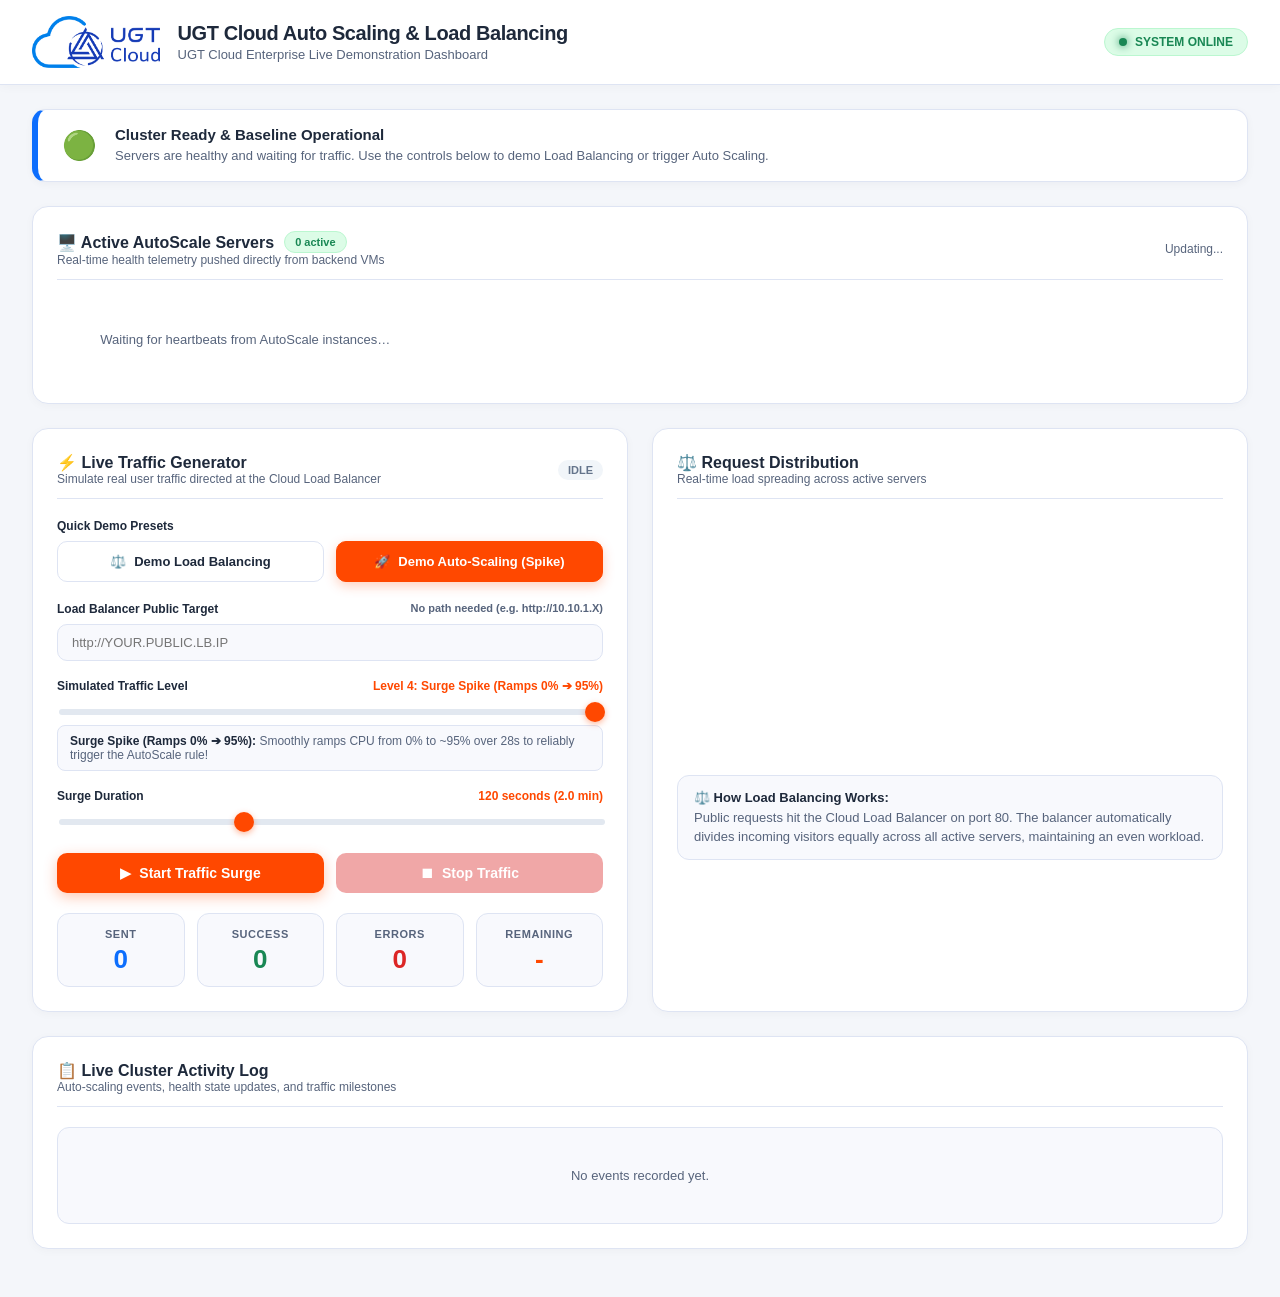
==== commit ffcfbf59: "fixed load generator & tab logo" ====
--- a/monitor-app/static/index.html
+++ b/monitor-app/static/index.html
@@ -647,7 +647,7 @@
         </label>
         <input type="range" id="intensity" min="1" max="4" step="1" value="4" oninput="updateIntensityLabel()">
         <div class="intensity-desc" id="intensity-desc">
-          <strong>Surge Spike:</strong> Smoothly ramps CPU from 0% to ~95% over 20s to reliably trigger the AutoScale rule!
+          <strong>Surge Spike:</strong> Smoothly ramps CPU from 0% to ~95% over 28s to reliably trigger the AutoScale rule!
         </div>
       </div>
 
@@ -748,7 +748,7 @@
   },
   4: {
     name: "Level 4: Surge Spike (Ramps 0% ➔ 95%)",
-    desc: "Smoothly ramps CPU from 0% to ~95% over 20s to reliably trigger the AutoScale rule!"
+    desc: "Smoothly ramps CPU from 0% to ~95% over 28s to reliably trigger the AutoScale rule!"
   }
 };
 
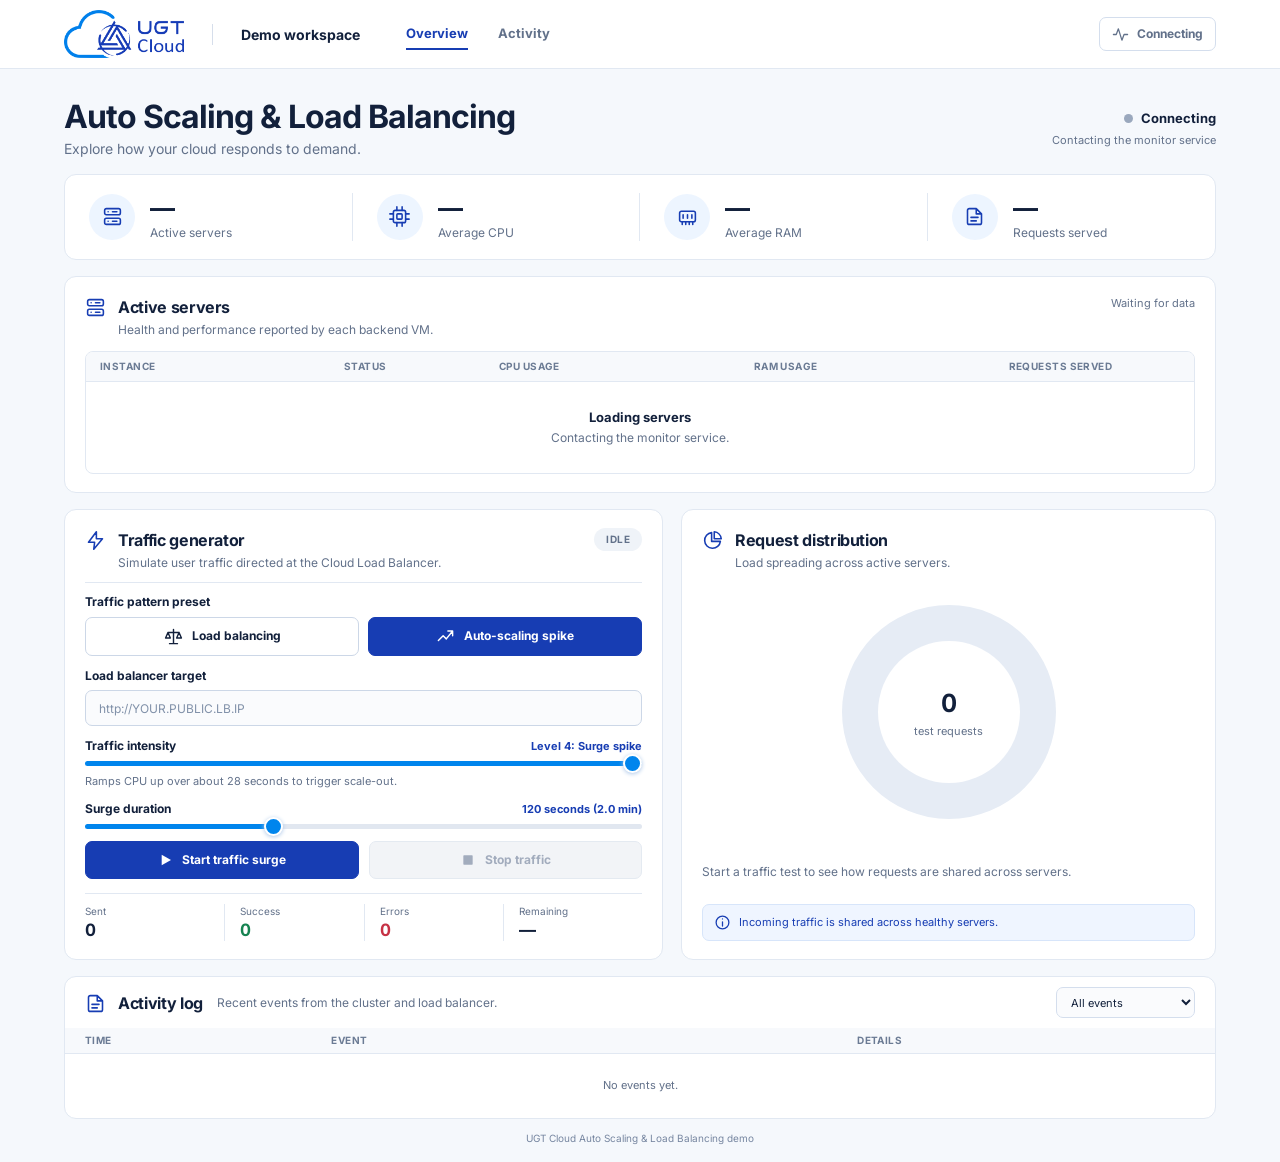
==== commit d45eb47f: "frontend redesign" ====
--- a/monitor-app/static/index.html
+++ b/monitor-app/static/index.html
@@ -2,1161 +2,1009 @@
 <html lang="en">
 <head>
 <meta charset="utf-8">
-<meta name="viewport" content="width=device-width, initial-scale=1">
-<title>UGT Cloud — Auto Scaling &amp; Load Balancing Demo</title>
+<meta name="viewport" content="width=device-width,initial-scale=1">
+<meta name="color-scheme" content="light">
+<title>UGT Cloud — Auto Scaling &amp; Load Balancing</title>
 <link rel="icon" type="image/png" href="favicon.png">
-<script src="chart.umd.min.js"></script>
 <style>
-  :root {
-    /* UGT Cloud Brand Palette */
-    --ugt-orange: #ff4800;
-    --ugt-orange-hover: #e03e00;
-    --ugt-orange-light: #fff2ec;
-    --ugt-orange-border: #ffd1bf;
-    --ugt-blue: #0d6efd;
-    --ugt-blue-light: #eaf2fc;
-    --ugt-dark: #1e293b;
-    --ugt-muted: #57647c;
-    --ugt-bg: #f4f6fa;
-    --ugt-card: #ffffff;
-    --ugt-card-sub: #f8f9fd;
-    --ugt-border: #dee4f3;
-    --ugt-green: #198754;
-    --ugt-green-light: #dcfce7;
-    --ugt-yellow: #f59e0b;
-    --ugt-yellow-light: #fef3c7;
-    --ugt-red: #dc2626;
-    --ugt-red-light: #fee2e2;
-  }
-
-  * { box-sizing: border-box; }
-  body {
-    margin: 0;
-    font-family: -apple-system, BlinkMacSystemFont, "Segoe UI", Roboto, "Helvetica Neue", Arial, sans-serif;
-    background: var(--ugt-bg);
-    color: var(--ugt-dark);
-    -webkit-font-smoothing: antialiased;
-  }
-
-  /* Header */
-  header {
-    background: #ffffff;
-    border-bottom: 1px solid var(--ugt-border);
-    box-shadow: 0 2px 10px rgba(15, 23, 42, 0.03);
-    width: 100%;
-  }
-  .header-inner {
-    max-width: 1400px;
-    margin: 0 auto;
-    padding: 16px 32px;
-    display: flex;
-    align-items: center;
-    justify-content: space-between;
-  }
-  .brand-wrap {
-    display: flex;
-    align-items: center;
-    gap: 18px;
-  }
-  .brand-wrap img {
-    height: 52px;
-    width: auto;
-    object-fit: contain;
-  }
-  .brand-title h1 {
-    margin: 0;
-    font-size: 20px;
-    font-weight: 800;
-    color: var(--ugt-dark);
-    letter-spacing: -0.02em;
-  }
-  .brand-title .tagline {
-    font-size: 13px;
-    color: var(--ugt-muted);
-    font-weight: 500;
-    margin-top: 2px;
-  }
-  .header-badges {
-    display: flex;
-    align-items: center;
-    gap: 12px;
-  }
-  .live-pill {
-    display: flex;
-    align-items: center;
-    gap: 8px;
-    background: var(--ugt-green-light);
-    color: var(--ugt-green);
-    padding: 6px 14px;
-    border-radius: 20px;
-    font-size: 12px;
-    font-weight: 700;
-    border: 1px solid #bbf7d0;
-  }
-  .live-dot {
-    width: 8px;
-    height: 8px;
-    border-radius: 50%;
-    background: var(--ugt-green);
-    box-shadow: 0 0 8px var(--ugt-green);
-    animation: pulse 2s infinite;
-  }
-  @keyframes pulse {
-    0% { transform: scale(0.95); box-shadow: 0 0 0 0 rgba(25, 135, 84, 0.7); }
-    70% { transform: scale(1.1); box-shadow: 0 0 0 6px rgba(25, 135, 84, 0); }
-    100% { transform: scale(0.95); box-shadow: 0 0 0 0 rgba(25, 135, 84, 0); }
-  }
-
-  /* Main Container */
-  main {
-    max-width: 1400px;
-    margin: 0 auto;
-    padding: 24px 32px 48px;
-    display: flex;
-    flex-direction: column;
-    gap: 24px;
-  }
-
-  /* Storyline Banner */
-  .storyline-banner {
-    background: #ffffff;
-    border: 1px solid var(--ugt-border);
-    border-left: 6px solid var(--ugt-orange);
-    border-radius: 14px;
-    padding: 16px 24px;
-    display: flex;
-    align-items: center;
-    gap: 18px;
-    box-shadow: 0 2px 8px rgba(15, 23, 42, 0.04);
-    transition: all 0.3s ease;
-  }
-  .storyline-banner.idle { border-left-color: var(--ugt-blue); }
-  .storyline-banner.warning { border-left-color: var(--ugt-yellow); background: #fffdfa; }
-  .storyline-banner.danger { border-left-color: var(--ugt-orange); background: #fff8f5; }
-  .storyline-banner.success { border-left-color: var(--ugt-green); background: #f6fdf9; }
-  .storyline-icon {
-    font-size: 28px;
-    line-height: 1;
-  }
-  .storyline-content h3 {
-    margin: 0;
-    font-size: 15px;
-    font-weight: 800;
-    color: var(--ugt-dark);
-  }
-  .storyline-content p {
-    margin: 4px 0 0;
-    font-size: 13px;
-    color: var(--ugt-muted);
-    line-height: 1.4;
-  }
-
-  /* Section Styling */
-  .section-card {
-    background: var(--ugt-card);
-    border: 1px solid var(--ugt-border);
-    border-radius: 16px;
-    padding: 24px;
-    box-shadow: 0 2px 10px rgba(15, 23, 42, 0.03);
-  }
-  .section-header {
-    display: flex;
-    align-items: center;
-    justify-content: space-between;
-    margin-bottom: 20px;
-    border-bottom: 1px solid var(--ugt-border);
-    padding-bottom: 12px;
-  }
-  .section-header h2 {
-    margin: 0;
-    font-size: 16px;
-    font-weight: 800;
-    color: var(--ugt-dark);
-    display: flex;
-    align-items: center;
-    gap: 10px;
-  }
-  .section-subtitle {
-    font-size: 12px;
-    color: var(--ugt-muted);
-    font-weight: 500;
-  }
-
-  /* Two-column layout */
-  .grid-2col {
-    display: grid;
-    grid-template-columns: 1fr 1fr;
-    gap: 24px;
-  }
-  @media (max-width: 960px) {
-    .grid-2col { grid-template-columns: 1fr; }
-  }
-
-  /* Instances Grid */
-  .instances-grid {
-    display: grid;
-    grid-template-columns: repeat(auto-fill, minmax(280px, 1fr));
-    gap: 18px;
-  }
-  .instance-card {
-    background: var(--ugt-card-sub);
-    border: 1px solid var(--ugt-border);
-    border-radius: 14px;
-    padding: 18px;
-    position: relative;
-    box-shadow: 0 1px 4px rgba(15, 23, 42, 0.03);
-    transition: transform 0.2s, box-shadow 0.2s, border-color 0.2s;
-  }
-  .instance-card:hover {
-    transform: translateY(-2px);
-    box-shadow: 0 6px 18px rgba(15, 23, 42, 0.07);
-    border-color: #cbd5e1;
-  }
-  .instance-card.newly-spawned {
-    border-color: var(--ugt-orange);
-    box-shadow: 0 0 16px rgba(255, 72, 0, 0.25);
-    background: #fffbfa;
-  }
-  .instance-card.removed {
-    opacity: 0.55;
-    background: #f1f5f9;
-  }
-  .instance-top {
-    display: flex;
-    justify-content: space-between;
-    align-items: flex-start;
-    margin-bottom: 14px;
-  }
-  .instance-name {
-    font-size: 16px;
-    font-weight: 800;
-    color: var(--ugt-dark);
-  }
-  .instance-ip {
-    font-size: 12px;
-    color: var(--ugt-muted);
-    font-family: ui-monospace, SFMono-Regular, Menlo, Monaco, Consolas, monospace;
-    margin-top: 2px;
-  }
-  .status-badge {
-    font-size: 11px;
-    font-weight: 700;
-    padding: 4px 10px;
-    border-radius: 20px;
-    display: inline-flex;
-    align-items: center;
-    gap: 6px;
-  }
-  .status-badge.healthy { background: var(--ugt-green-light); color: var(--ugt-green); border: 1px solid #bbf7d0; }
-  .status-badge.warning { background: var(--ugt-yellow-light); color: #b45309; border: 1px solid #fde68a; }
-  .status-badge.surge { background: var(--ugt-orange-light); color: var(--ugt-orange); border: 1px solid var(--ugt-orange-border); }
-  .status-badge.removed { background: #e2e8f0; color: #64748b; }
-  .status-badge.new { background: #ffe4d9; color: var(--ugt-orange); border: 1px solid #ffbca1; animation: bounce 1s infinite alternate; }
-
-  @keyframes bounce {
-    from { transform: scale(1); }
-    to { transform: scale(1.05); }
-  }
-
-  /* Speedometer Arc Gauges */
-  .gauges-row {
-    display: flex;
-    gap: 12px;
-    margin: 10px 0 16px;
-  }
-  .gauge-item {
-    flex: 1;
-    background: #ffffff;
-    border: 1px solid var(--ugt-border);
-    border-radius: 12px;
-    padding: 10px 6px;
-    text-align: center;
-  }
-  .gauge-svg {
-    width: 100%;
-    max-width: 115px;
-    height: auto;
-    display: block;
-    margin: 0 auto;
-  }
-  .gauge-arc-val {
-    transition: stroke-dashoffset 0.6s cubic-bezier(0.4, 0, 0.2, 1), stroke 0.4s;
-  }
-
-  .instance-footer {
-    display: flex;
-    align-items: center;
-    justify-content: space-between;
-    background: #ffffff;
-    border: 1px solid var(--ugt-border);
-    border-radius: 8px;
-    padding: 8px 12px;
-    font-size: 12px;
-    color: var(--ugt-muted);
-  }
-  .instance-footer strong {
-    color: var(--ugt-orange);
-    font-weight: 800;
-  }
-
-  /* Quick Demo Presets */
-  .preset-row {
-    display: flex;
-    gap: 12px;
-    margin-bottom: 20px;
-  }
-  .preset-btn {
-    flex: 1;
-    display: flex;
-    align-items: center;
-    justify-content: center;
-    gap: 8px;
-    padding: 12px 16px;
-    border-radius: 10px;
-    font-size: 13px;
-    font-weight: 700;
-    cursor: pointer;
-    border: 1px solid var(--ugt-border);
-    background: #ffffff;
-    color: var(--ugt-dark);
-    transition: all 0.2s;
-  }
-  .preset-btn:hover {
-    border-color: var(--ugt-orange);
-    background: var(--ugt-orange-light);
-    color: var(--ugt-orange);
-    transform: translateY(-1px);
-  }
-  .preset-btn.active {
-    background: var(--ugt-orange);
-    color: #ffffff;
-    border-color: var(--ugt-orange);
-    box-shadow: 0 4px 12px rgba(255, 72, 0, 0.25);
-  }
-
-  /* Controls Form */
-  .control-group {
-    margin-bottom: 18px;
-  }
-  .control-group label {
-    display: flex;
-    justify-content: space-between;
-    font-size: 12px;
-    font-weight: 700;
-    color: var(--ugt-dark);
-    margin-bottom: 8px;
-  }
-  .control-group .val-pill {
-    color: var(--ugt-orange);
-    font-weight: 800;
-  }
-  .target-input {
-    width: 100%;
-    padding: 10px 14px;
-    border-radius: 10px;
-    border: 1px solid var(--ugt-border);
-    background: var(--ugt-card-sub);
-    color: var(--ugt-dark);
-    font-size: 13px;
-    font-family: inherit;
-    transition: border-color 0.2s;
-  }
-  .target-input:focus {
-    outline: none;
-    border-color: var(--ugt-orange);
-    background: #ffffff;
-  }
-
-  /* Modern Sliders */
-  input[type="range"] {
-    width: 100%;
-    height: 6px;
-    background: #e2e8f0;
-    border-radius: 4px;
-    outline: none;
-    -webkit-appearance: none;
-    appearance: none;
-  }
-  input[type="range"]::-webkit-slider-thumb {
-    -webkit-appearance: none;
-    appearance: none;
-    width: 20px;
-    height: 20px;
-    border-radius: 50%;
-    background: var(--ugt-orange);
-    cursor: pointer;
-    box-shadow: 0 2px 6px rgba(255, 72, 0, 0.4);
-    transition: transform 0.1s;
-  }
-  input[type="range"]::-webkit-slider-thumb:hover {
-    transform: scale(1.15);
-  }
-
-  .intensity-desc {
-    margin-top: 6px;
-    padding: 8px 12px;
-    background: var(--ugt-card-sub);
-    border-radius: 8px;
-    font-size: 12px;
-    color: var(--ugt-muted);
-    border: 1px solid var(--ugt-border);
-  }
-  .intensity-desc strong {
-    color: var(--ugt-dark);
-  }
-
-  /* Action Buttons */
-  .action-row {
-    display: flex;
-    gap: 12px;
-    margin-top: 24px;
-  }
-  .btn {
-    flex: 1;
-    cursor: pointer;
-    border: none;
-    border-radius: 10px;
-    padding: 12px 20px;
-    font-weight: 700;
-    font-size: 14px;
-    display: inline-flex;
-    align-items: center;
-    justify-content: center;
-    gap: 8px;
-    transition: all 0.2s;
-  }
-  .btn-start {
-    background: var(--ugt-orange);
-    color: #ffffff;
-    box-shadow: 0 4px 14px rgba(255, 72, 0, 0.3);
-  }
-  .btn-start:hover:not(:disabled) {
-    background: var(--ugt-orange-hover);
-    transform: translateY(-1px);
-  }
-  .btn-stop {
-    background: var(--ugt-red);
-    color: #ffffff;
-    box-shadow: 0 4px 14px rgba(220, 38, 38, 0.2);
-  }
-  .btn-stop:hover:not(:disabled) {
-    background: #b91c1c;
-    transform: translateY(-1px);
-  }
-  .btn:disabled {
-    opacity: 0.4;
-    cursor: not-allowed;
-    box-shadow: none;
-    transform: none;
-  }
-
-  /* Metric Stat Strip */
-  .stat-strip {
-    display: grid;
-    grid-template-columns: repeat(4, 1fr);
-    gap: 12px;
-    margin-top: 20px;
-  }
-  .stat-card {
-    background: var(--ugt-card-sub);
-    border: 1px solid var(--ugt-border);
-    border-radius: 12px;
-    padding: 14px 10px;
-    text-align: center;
-  }
-  .stat-card .label {
-    font-size: 11px;
-    text-transform: uppercase;
-    letter-spacing: 0.05em;
-    color: var(--ugt-muted);
-    font-weight: 700;
-    margin-bottom: 6px;
-  }
-  .stat-card .num {
-    font-size: 26px;
-    font-weight: 800;
-    line-height: 1;
-    color: var(--ugt-dark);
-  }
-  .stat-card.sent .num { color: var(--ugt-blue); }
-  .stat-card.success .num { color: var(--ugt-green); }
-  .stat-card.errors .num { color: var(--ugt-red); }
-  .stat-card.timeleft .num { color: var(--ugt-orange); }
-
-  /* Error Box */
-  #stat-lasterror {
-    display: none;
-    margin-top: 14px;
-    padding: 10px 14px;
-    background: var(--ugt-red-light);
-    color: var(--ugt-red);
-    border: 1px solid #fca5a5;
-    border-radius: 10px;
-    font-size: 12px;
-    font-family: ui-monospace, SFMono-Regular, Consolas, monospace;
-  }
-
-  /* Donut Chart & Load Balancing Explanation */
-  .chart-wrapper {
-    position: relative;
-    height: 240px;
-    margin-bottom: 16px;
-  }
-  .explanation-box {
-    background: var(--ugt-card-sub);
-    border: 1px solid var(--ugt-border);
-    border-radius: 12px;
-    padding: 12px 16px;
-    font-size: 13px;
-    color: var(--ugt-muted);
-    line-height: 1.5;
-  }
-  .explanation-box strong {
-    color: var(--ugt-dark);
-  }
-
-  /* Event Log */
-  .log-feed {
-    max-height: 260px;
-    overflow-y: auto;
-    border: 1px solid var(--ugt-border);
-    border-radius: 12px;
-    background: var(--ugt-card-sub);
-    padding: 8px 12px;
-  }
-  .log-row {
-    padding: 8px 6px;
-    border-bottom: 1px solid var(--ugt-border);
-    display: flex;
-    align-items: center;
-    gap: 12px;
-    font-size: 12.5px;
-  }
-  .log-row:last-child { border-bottom: none; }
-  .log-ts {
-    color: var(--ugt-muted);
-    font-family: ui-monospace, SFMono-Regular, Consolas, monospace;
-    font-size: 11.5px;
-    white-space: nowrap;
-  }
-  .log-pill {
-    font-size: 10.5px;
-    font-weight: 800;
-    padding: 2px 8px;
-    border-radius: 6px;
-    text-transform: uppercase;
-    white-space: nowrap;
-  }
-  .log-pill.scale_up { background: var(--ugt-orange-light); color: var(--ugt-orange); border: 1px solid var(--ugt-orange-border); }
-  .log-pill.scale_down { background: #e2e8f0; color: #475569; }
-  .log-pill.traffic { background: var(--ugt-blue-light); color: var(--ugt-blue); }
-  .log-pill.success { background: var(--ugt-green-light); color: var(--ugt-green); }
-  .log-msg { color: var(--ugt-dark); font-weight: 500; }
-
-  .empty-state {
-    text-align: center;
-    padding: 32px 16px;
-    color: var(--ugt-muted);
-    font-size: 13px;
-  }
+/* Inter is served from /fonts (SIL Open Font License, see fonts/INTER-LICENSE.txt).
+   No external font or script hosts are used: this network blocks CDNs. */
+@font-face{font-family:Inter;src:url(fonts/Inter-Regular.woff2) format('woff2');font-weight:400;font-display:swap}
+@font-face{font-family:Inter;src:url(fonts/Inter-Bold.woff2) format('woff2');font-weight:600 900;font-display:swap}
+:root{--brand:#173db3;--blue:#0085ed;--cyan:#25bfc7;--canvas:#f5f8fc;--surface:#fff;--ink:#12203b;--muted:#62718a;--line:#e1e8f2;--green:#168351;--danger:#c63245;--radius:12px}
+*{box-sizing:border-box}
+html{scroll-behavior:smooth;scroll-padding-top:24px}
+body{margin:0;background:var(--canvas);color:var(--ink);font:14px/1.5 Inter,'Segoe UI',Arial,sans-serif;-webkit-font-smoothing:antialiased}
+button,input,select{font:inherit}
+button,a,input,select{-webkit-tap-highlight-color:transparent}
+button{cursor:pointer}
+button:disabled{cursor:not-allowed}
+a{color:inherit;text-decoration:none}
+button:focus-visible,a:focus-visible,input:focus-visible,select:focus-visible{outline:3px solid #76baff;outline-offset:3px}
+button,input,select{border-radius:7px}
+h1,h2,p{margin:0}
+svg.icon{width:21px;height:21px;fill:none;stroke:currentColor;stroke-width:1.8;stroke-linecap:round;stroke-linejoin:round;flex-shrink:0}
+.symbols{position:absolute;width:0;height:0;overflow:hidden}
+.shell{max-width:1320px;padding:0 24px;margin:auto}
+.topbar{background:#fff;border-bottom:1px solid var(--line)}
+.topbar .shell{height:80px;display:flex;align-items:center;gap:28px}
+.logo{display:block;width:139px;height:auto}
+.workspace{font-size:14px;font-weight:700;border-left:1px solid #d6deeb;padding-left:28px;white-space:nowrap}
+nav{display:flex;gap:30px;margin-left:18px;align-self:stretch}
+nav a{position:relative;display:flex;align-items:center;font-size:13px;font-weight:600;color:var(--muted)}
+nav a:hover{color:var(--brand)}
+nav a.active{color:var(--brand)}
+nav a.active:after{content:'';height:2px;background:var(--brand);position:absolute;bottom:18px;left:0;right:0}
+.mode{margin-left:auto;display:flex;align-items:center;gap:8px;padding:7px 12px;border:1px solid #bfd2f2;border-radius:7px;color:var(--brand);font-size:12px;font-weight:600;white-space:nowrap}
+.mode .icon{width:17px;height:17px}
+main{padding-top:30px;padding-bottom:12px}
+.page-heading{display:flex;justify-content:space-between;align-items:center;gap:20px;margin-bottom:20px}
+h1{font-size:32px;letter-spacing:-1px;line-height:1.25;font-weight:800}
+.page-heading p{color:var(--muted);font-size:14px;margin-top:5px}
+.cluster-state{text-align:right;flex-shrink:0}
+.cluster-state strong{font-size:13px;font-weight:700}
+.cluster-state small{display:block;margin-top:4px;color:var(--muted);font-size:11px}
+.dot{display:inline-block;width:8px;height:8px;background:var(--green);border-radius:50%;flex-shrink:0}
+.cluster-state .dot{width:9px;height:9px;margin-right:8px}
+.metrics{display:grid;grid-template-columns:repeat(4,1fr);background:#fff;border:1px solid var(--line);border-radius:var(--radius);padding:20px 0;margin-bottom:18px}
+.metric{display:flex;align-items:center;gap:15px;padding:0 24px;border-right:1px solid var(--line)}
+.metric:last-child{border-right:0}
+.metric-icon{display:flex;align-items:center;justify-content:center;width:46px;height:46px;border-radius:50%;background:#edf5ff;color:var(--brand);flex-shrink:0}
+.metric strong{font-size:25px;line-height:1.2;letter-spacing:-.7px;font-weight:750;font-variant-numeric:tabular-nums}
+.metric span.label{display:block;color:var(--muted);font-size:12px;margin-top:2px}
+.panel{background:var(--surface);border:1px solid var(--line);border-radius:var(--radius);padding:21px 22px}
+.panel-heading{display:flex;align-items:flex-start;justify-content:space-between;gap:12px;margin-bottom:17px}
+.title-with-icon{display:flex;align-items:flex-start;gap:12px}
+.title-with-icon>.icon{color:var(--brand);margin-top:2px}
+.panel h2{font-size:16px;font-weight:750;letter-spacing:-.35px}
+.panel-subtitle{color:var(--muted);font-size:12px;margin-top:2px}
+.caption{color:var(--muted);font-size:11px}
+.servers{margin-bottom:18px}
+.server-wrap{border:1px solid var(--line);border-radius:8px;overflow:hidden}
+table{width:100%;border-collapse:collapse;text-align:left}
+thead{background:#f7f9fc}
+th{color:#6b7b94;font-size:10px;font-weight:600;text-transform:uppercase;letter-spacing:.45px;padding:10px 16px}
+td{padding:10px 16px;border-top:1px solid var(--line);font-size:12px;vertical-align:middle}
+th:first-child{width:22%}
+th:nth-child(2){width:14%}
+th:nth-child(3),th:nth-child(4){width:23%}
+.instance-name{font-weight:700;font-size:13px;display:block}
+.ip{display:block;color:var(--muted);font:11px/1.6 'Cascadia Code',Consolas,monospace}
+.status{color:var(--green);display:inline-flex;align-items:center;gap:7px;font-size:12px;white-space:nowrap}
+.status.scaled{color:var(--blue)}
+.status.scaled .dot{background:var(--blue)}
+.usage{display:flex;align-items:center;gap:14px}
+.usage strong{width:30px;font-size:12px;font-weight:600;font-variant-numeric:tabular-nums}
+.track{height:6px;border-radius:8px;background:#e1e7f0;flex:1;max-width:175px;overflow:hidden}
+.track i{display:block;height:100%;border-radius:8px;background:var(--blue);transition:width .5s}
+.requests{font-variant-numeric:tabular-nums;font-weight:500}
+.two-col{display:grid;grid-template-columns:1.12fr 1fr;gap:18px;align-items:stretch;margin-bottom:18px}
+.generator .panel-heading{padding-bottom:15px;border-bottom:1px solid var(--line);margin-bottom:13px}
+.badge{background:#eff3f8;color:var(--muted);border-radius:20px;font-size:10px;font-weight:600;padding:4px 12px;letter-spacing:.5px}
+.badge.running{color:var(--brand);background:#e8f1ff}
+.form-group{margin-bottom:16px}
+.field-label{display:flex;justify-content:space-between;align-items:center;gap:12px;font-size:12px;font-weight:600;margin-bottom:7px}
+.field-label output{color:var(--brand);font-size:11px;font-weight:600;text-align:right}
+.presets{display:grid;grid-template-columns:1fr 1fr;gap:9px}
+.preset{display:flex;align-items:center;justify-content:center;gap:9px;height:42px;border:1px solid #ccd7e7;background:#fff;color:var(--ink);font-size:12px;font-weight:600;transition:background .15s,border-color .15s}
+.preset .icon{width:19px;height:19px}
+.preset:hover{background:#f2f6fc;border-color:#94b3e8}
+.preset[aria-pressed="true"]{color:#fff;background:var(--brand);border-color:var(--brand)}
+input[type=url]{width:100%;height:40px;border:1px solid #ccd7e7;background:#fafbfd;color:var(--ink);padding:0 13px;font-size:12px}
+input::placeholder{color:#8191a9}
+input[aria-invalid=true]{border-color:var(--danger)}
+.field-error{color:var(--danger);font-size:11px;margin-top:6px}
+.field-error:empty{display:none}
+input[type=range]{appearance:none;-webkit-appearance:none;height:6px;width:100%;margin:9px 0 3px;border-radius:10px;background:linear-gradient(to right,var(--blue) var(--fill,100%),#e1e7f0 var(--fill,100%));cursor:pointer;display:block}
+input[type=range]::-webkit-slider-thumb{appearance:none;-webkit-appearance:none;width:19px;height:19px;border-radius:50%;background:var(--blue);border:2px solid white;box-shadow:0 1px 4px #adc7e8}
+input[type=range]::-moz-range-thumb{width:15px;height:15px;border:2px solid #fff;border-radius:50%;background:var(--blue)}
+.range-note{font-size:11px;color:var(--muted);margin-top:9px;line-height:1.6}
+.actions{display:grid;grid-template-columns:1fr 1fr;gap:10px;margin-top:18px}
+.btn{height:41px;display:flex;align-items:center;justify-content:center;gap:9px;border:1px solid #cfd9e7;background:#fff;font-weight:600;font-size:12px;transition:background .15s,transform .15s}
+.btn .icon{width:16px;height:16px}
+.btn.primary{background:var(--brand);border-color:var(--brand);color:#fff}
+.btn.primary:hover:not(:disabled){background:#0e2e94}
+.btn.secondary:hover:not(:disabled){background:#f1f5fa}
+.btn:disabled{background:#eef1f5;border-color:#dce3ed;color:#8491a8}
+.stats-strip{display:grid;grid-template-columns:repeat(4,1fr);padding-top:14px;margin-top:17px;border-top:1px solid var(--line)}
+.stat{padding:0 15px;border-left:1px solid var(--line)}
+.stat:first-child{padding-left:0;border:0}
+.stat span{color:var(--muted);font-size:10px;display:block}
+.stat strong{font-size:17px;font-weight:700;font-variant-numeric:tabular-nums}
+.stat.success strong{color:var(--green)}
+.stat.errors strong{color:var(--danger)}
+.distribution{display:flex;flex-direction:column}
+.chart-area{display:grid;place-items:center;padding:0 0 10px;flex:1;min-height:232px}
+.donut{width:214px;height:214px;border-radius:50%;background:conic-gradient(var(--brand) 0deg 120deg,var(--blue) 120deg 240deg,var(--cyan) 240deg);display:grid;place-items:center}
+.donut-hole{width:142px;height:142px;border-radius:50%;background:white;display:flex;align-items:center;justify-content:center;flex-direction:column}
+.donut strong{font-size:25px;letter-spacing:-.6px;font-weight:750;font-variant-numeric:tabular-nums}
+.donut span{font-size:11px;color:var(--muted)}
+.legend{list-style:none;margin:5px 0 16px;padding:0}
+.legend li{display:flex;align-items:center;gap:10px;padding:7px 0;border-bottom:1px solid var(--line);font-size:12px;color:var(--muted)}
+.legend li:last-child{border:0}
+.legend .swatch{width:12px;height:12px;border-radius:50%;flex-shrink:0}
+.legend strong{margin-left:auto;font-size:12px;font-weight:500;font-variant-numeric:tabular-nums}
+.info{font-size:11px;line-height:1.6;background:#eff5ff;border:1px solid #d7e5fa;color:var(--brand);border-radius:7px;padding:9px 11px;display:flex;align-items:center;gap:8px}
+.info .icon{width:17px;height:17px}
+.activity{padding:0;overflow:hidden}
+.activity .panel-heading{padding:15px 22px;margin:0;align-items:center}
+.activity .title-with-icon{align-items:center}
+.activity .panel-subtitle{margin:0 0 0 2px}
+.activity select{border:1px solid #d4deed;background:#fafbfd;font-size:11px;color:var(--ink);height:31px;padding:0 30px 0 10px;max-width:155px}
+.activity th{padding:7px 22px}
+.activity td{padding:8px 22px;font-size:11px}
+.activity th:first-child{width:15%}
+.activity th:nth-child(2){width:32%}
+.event-name{display:flex;align-items:center;gap:10px;font-weight:600}
+.event-detail,.event-time{color:var(--muted)}
+.event-time{white-space:nowrap;font-variant-numeric:tabular-nums}
+.event-dot{width:7px;height:7px;border-radius:50%;background:var(--green);flex-shrink:0}
+.event-dot.traffic{background:var(--blue)}
+.event-dot.scale{background:var(--cyan)}
+.event-empty{text-align:center!important;padding:24px!important;color:var(--muted)}
+footer{text-align:center;font-size:10px;color:#7686a0;padding:12px 0 4px}
+.sr-only{position:absolute!important;width:1px;height:1px;margin:-1px;padding:0;overflow:hidden;clip:rect(0,0,0,0);white-space:nowrap;border:0}
+button:disabled,input:disabled{opacity:.75}
+section{scroll-margin-top:20px}
+@media(min-width:1500px){.shell{max-width:1440px}
+}
+@media(max-width:1050px){h1{font-size:27px}
+.metric{padding:0 16px;gap:10px}
+.metric strong{font-size:22px}
+.metric-icon{width:38px;height:38px}
+.activity .panel-subtitle{display:none}
+.workspace{font-size:12px}
+.topbar .shell{gap:20px}
+nav{gap:20px;margin-left:0}
+.two-col{grid-template-columns:1.1fr 1fr}
+.panel{padding:18px}
+.preset{font-size:11px;gap:5px}
+.field-label output{max-width:60%}
+}
+@media(max-width:780px){.shell{padding:0 18px}
+.topbar .shell{height:72px;gap:16px}
+.logo{width:116px}
+.workspace{display:none}
+nav{gap:18px;font-size:12px}
+.mode{font-size:10px;padding:6px 8px;gap:5px}
+.mode .icon{width:14px;height:14px}
+main{padding-top:24px}
+.page-heading{align-items:flex-start}
+h1{font-size:25px;max-width:460px;letter-spacing:-.6px}
+.page-heading p{font-size:12px}
+.cluster-state{padding-top:4px}
+.cluster-state small{font-size:10px}
+.metrics{grid-template-columns:1fr 1fr;padding:0;overflow:hidden}
+.metric{padding:16px 20px}
+.metric:nth-child(2){border-right:0}
+.metric:nth-child(-n+2){border-bottom:1px solid var(--line)}
+.two-col{grid-template-columns:1fr}
+.panel-subtitle{font-size:11px}
+.chart-area{min-height:230px}
+.donut{width:214px;height:214px}
+.activity th:first-child{width:20%}
+.activity th:nth-child(2){width:38%}
+.server-wrap{overflow-x:auto}
+.server-table{min-width:660px}
+.servers .caption{display:none}
+.usage{gap:9px}
+.activity .panel-heading{padding:16px 18px}
+.activity th,.activity td{padding:10px 16px}
+.event-detail{max-width:260px}
+.field-label output{max-width:none}
+.stats-strip{margin-top:19px}
+.distribution .panel-heading{margin-bottom:12px}
+}
+@media(max-width:480px){.shell{padding:0 14px}
+.topbar .shell{gap:14px}
+.logo{width:108px}
+nav{gap:14px}
+nav a{font-size:11px}
+.mode{font-size:0;padding:7px;gap:0}
+.mode .icon{width:17px;height:17px}
+.page-heading{display:block;margin-bottom:18px}
+h1{font-size:25px;max-width:330px}
+.page-heading p{font-size:12px;max-width:290px}
+.cluster-state{text-align:left;margin-top:14px;display:flex;align-items:center;gap:11px}
+.cluster-state small{margin:0}
+.cluster-state strong{font-size:11px}
+.cluster-state .dot{width:7px;height:7px;margin-right:5px}
+.metric{padding:15px 14px;gap:10px}
+.metric-icon{width:34px;height:34px}
+.metric-icon .icon{width:18px;height:18px}
+.metric strong{font-size:21px}
+.metric span.label{font-size:10px}
+.panel{padding:17px 15px}
+.panel h2{font-size:15px}
+.panel-heading{gap:8px}
+.title-with-icon{gap:9px}
+.title-with-icon>.icon{width:19px;height:19px}
+.server-table{min-width:0}
+.server-wrap{border:0;overflow:visible}
+.server-table thead{display:none}
+.server-table tbody{display:grid;gap:10px}
+.server-table tr{display:grid;grid-template-columns:1fr 1fr;padding:13px;border:1px solid var(--line);border-radius:8px;gap:12px 14px}
+.server-table td{padding:0;border:0;min-width:0}
+.server-table td:nth-child(2){justify-self:end;align-self:center}
+.server-table td:nth-child(3):before,.server-table td:nth-child(4):before{content:attr(data-label);display:block;color:var(--muted);font-size:10px;margin-bottom:6px}
+.server-table td:last-child{grid-column:1/-1;border-top:1px solid var(--line);padding-top:9px;display:flex;justify-content:space-between;align-items:center}
+.server-table td:last-child:before{content:'Requests served';color:var(--muted);font-size:10px}
+.instance-name{font-size:12px}
+.status{font-size:10px}
+.usage{gap:7px}
+.usage strong{width:28px;font-size:11px}
+.track{height:5px}
+.preset{font-size:10px;height:43px;gap:6px}
+.preset .icon{width:16px;height:16px}
+.field-label{font-size:11px}
+.field-label output{font-size:10px}
+.actions .btn{font-size:11px}
+.stat{padding:0 10px}
+.stat strong{font-size:16px}
+.activity .title-with-icon>.icon{display:none}
+.activity .panel-heading{padding:14px 15px}
+.activity select{max-width:130px;padding-right:20px}
+.activity table thead{display:none}
+.activity table tbody{display:block}
+.activity table tr{display:grid;grid-template-columns:76px 1fr;gap:3px 6px;padding:12px 15px;border-top:1px solid var(--line)}
+.activity td{padding:0;border:0;font-size:10px}
+.activity td:last-child{grid-column:2;padding-left:17px}
+.activity td.event-empty{grid-column:1/-1}
+.event-detail{max-width:none}
+.event-name{gap:10px}
+.activity .panel-heading .icon{width:16px;height:16px}
+footer{font-size:9px}
+}
+@media(prefers-reduced-motion:reduce){html{scroll-behavior:auto}
+*,*:before,*:after{transition:none!important;animation:none!important}
+}
+/* Final desktop spacing pass aligned to the concept. */
+.shell{width:calc(100% - 80px)}
+.topbar .shell{height:68px}
+.logo{width:120px}
+main.shell{padding-top:28px;padding-bottom:12px}
+.page-heading{margin-bottom:16px}
+.page-heading p{line-height:1.3;margin-top:3px}
+.metrics{padding-top:18px;padding-bottom:18px;margin-bottom:16px}
+.metric span.label{line-height:1.3}
+.panel{padding:18px 20px}
+.panel-heading{margin-bottom:12px}
+.servers{margin-bottom:16px}
+th{padding:7px 14px}
+td{padding:7px 14px}
+.instance-name{line-height:1.35}
+.ip{line-height:1.4}
+.two-col{margin-bottom:16px}
+.generator .panel-heading{padding-bottom:10px;margin-bottom:11px}
+.form-group{margin-bottom:12px}
+.field-label{line-height:1.3;margin-bottom:7px}
+.preset{height:39px}
+input[type=url]{height:36px}
+input[type=range]{margin:7px 0 2px;height:5px}
+.range-note{line-height:1.4;margin-top:8px}
+.actions{margin-top:12px}
+.btn{height:38px}
+.stats-strip{margin-top:14px;padding-top:10px}
+.stat strong{line-height:1.3}
+.activity{padding:0}
+.activity .panel-heading{padding:10px 20px}
+.activity th{padding:5px 20px}
+.activity td{padding:5px 20px;line-height:1.4}
+@media(max-width:1050px){.shell{width:calc(100% - 40px)}
+}
+@media(max-width:780px){.shell{width:100%}
+.topbar .shell{height:72px}
+.logo{width:116px}
+main.shell{padding-top:24px}
+.panel{padding:18px}
+.metrics{padding:0}
+.metric{padding:16px 20px}
+.server-table td{padding:10px 16px}
+.activity{padding:0}
+.activity .panel-heading{padding:16px 18px}
+.activity th,.activity td{padding:10px 16px}
+}
+@media(max-width:480px){.logo{width:108px}
+.metric{padding:15px 14px}
+.panel{padding:17px 15px}
+.server-table td{padding:0}
+.server-table td:last-child{padding-top:9px}
+.activity{padding:0}
+.activity .panel-heading{padding:14px 15px}
+.activity td{padding:0}
+.activity td:last-child{padding-left:17px}
+.page-heading{margin-bottom:18px}
+.preset{height:43px}
+.btn{height:41px}
+.metrics{padding:0}
+}
+
+/* ------------------------------------------------------------------
+   Live-data states. The prototype only had a healthy, simulated cluster;
+   the real app also needs idle, overloaded, removed and error states.
+   ------------------------------------------------------------------ */
+.dot.idle{background:#9aa8bd}
+.dot.running{background:var(--blue)}
+.dot.warn{background:#d98728}
+.dot.error{background:var(--danger)}
+
+.mode.live{color:var(--brand)}
+.mode.connecting{color:var(--muted);border-color:#d4deed}
+.mode.error{color:var(--danger);border-color:#efc3ca;background:#fff7f8}
+
+.caption.stale{color:var(--danger);font-weight:600}
+
+.status.overloaded{color:#a8610f}
+.status.overloaded .dot{background:#d98728}
+.status.removed{color:var(--muted)}
+.status.removed .dot{background:#9aa8bd}
+tr.is-removed .instance-name,tr.is-removed .requests,tr.is-removed .usage strong{color:var(--muted)}
+tr.is-removed .ip{opacity:.8}
+
+.state-row td{text-align:center;padding:26px 16px;color:var(--muted);font-size:12px}
+.state-row.error td{color:var(--danger)}
+.state-row strong{display:block;color:var(--ink);font-size:13px;margin-bottom:2px}
+.state-row.error strong{color:var(--danger)}
+
+.donut.empty{background:#e6ecf5}
+.legend li.legend-empty{display:block;color:var(--muted);font-size:12px;padding:7px 0;border:0}
+
+#traffic-error{margin-top:10px}
+
+@media(max-width:480px){
+  .server-table tr.state-row{display:block;padding:18px 14px}
+  .server-table tr.state-row td{display:block;padding:0;border:0;text-align:center}
+  .server-table tr.state-row td:before{content:none}
+}
 </style>
 </head>
 <body>
-
-<header>
-  <div class="header-inner">
-    <div class="brand-wrap">
-      <img src="logo.png" alt="UGT Cloud Logo">
-      <div class="brand-title">
-        <h1>UGT Cloud Auto Scaling &amp; Load Balancing</h1>
-        <div class="tagline">UGT Cloud Enterprise Live Demonstration Dashboard</div>
-      </div>
-    </div>
-    <div class="header-badges">
-      <div class="live-pill">
-        <span class="live-dot"></span>
-        <span>SYSTEM ONLINE</span>
-      </div>
-    </div>
-  </div>
-</header>
-
-<main>
-
-  <!-- Live Storyline / Explanatory Banner -->
-  <div class="storyline-banner idle" id="storyline-banner">
-    <div class="storyline-icon" id="storyline-icon">🟢</div>
-    <div class="storyline-content">
-      <h3 id="storyline-title">Cluster Ready &amp; Baseline Operational</h3>
-      <p id="storyline-desc">Servers are healthy and waiting for traffic. Use the controls below to demo Load Balancing or trigger Auto Scaling.</p>
-    </div>
-  </div>
-
-  <!-- Active ASG Instances Grid -->
-  <section class="section-card">
-    <div class="section-header">
-      <div>
-        <h2>🖥️ Active AutoScale Servers <span id="instances-count" class="status-badge healthy">0 active</span></h2>
-        <div class="section-subtitle">Real-time health telemetry pushed directly from backend VMs</div>
-      </div>
-      <div style="font-size:12px;color:var(--ugt-muted)" id="last-update">Updating...</div>
-    </div>
-    <div class="instances-grid" id="instances-container">
-      <div class="empty-state">Waiting for heartbeats from AutoScale instances…</div>
-    </div>
-  </section>
-
-  <!-- Two Column Layout: Load Generator & Distribution Chart -->
-  <div class="grid-2col">
-
-    <!-- Load Generator Card -->
-    <section class="section-card">
-      <div class="section-header">
-        <div>
-          <h2>⚡ Live Traffic Generator</h2>
-          <div class="section-subtitle">Simulate real user traffic directed at the Cloud Load Balancer</div>
-        </div>
-        <span id="lt-status-badge" class="status-badge" style="background:#f1f5f9;color:#64748b">IDLE</span>
-      </div>
-
-      <!-- Quick 1-Click Demo Presets -->
-      <label style="display:block;font-size:12px;font-weight:700;margin-bottom:8px;color:var(--ugt-dark)">Quick Demo Presets</label>
-      <div class="preset-row">
-        <button class="preset-btn" onclick="applyPreset('balance')">
-          <span>⚖️</span> Demo Load Balancing
-        </button>
-        <button class="preset-btn active" onclick="applyPreset('autoscale')">
-          <span>🚀</span> Demo Auto-Scaling (Spike)
-        </button>
-      </div>
-
-      <!-- Target LB Input -->
-      <div class="control-group">
-        <label>
-          <span>Load Balancer Public Target</span>
-          <span style="font-size:11px;color:var(--ugt-muted)">No path needed (e.g. http://10.10.1.X)</span>
-        </label>
-        <input type="text" id="target" class="target-input" placeholder="http://YOUR.PUBLIC.LB.IP">
-      </div>
-
-      <!-- Slider 1: Simulated Traffic Intensity -->
-      <div class="control-group">
-        <label>
-          <span>Simulated Traffic Level</span>
-          <span class="val-pill" id="intensity-val">Level 4: Surge Spike (Ramps 0% ➔ 95%)</span>
-        </label>
-        <input type="range" id="intensity" min="1" max="4" step="1" value="4" oninput="updateIntensityLabel()">
-        <div class="intensity-desc" id="intensity-desc">
-          <strong>Surge Spike:</strong> Smoothly ramps CPU from 0% to ~95% over 28s to reliably trigger the AutoScale rule!
-        </div>
-      </div>
-
-      <!-- Slider 2: Duration -->
-      <div class="control-group">
-        <label>
-          <span>Surge Duration</span>
-          <span class="val-pill" id="duration-val">120 seconds (2.0 min)</span>
-        </label>
-        <input type="range" id="duration" min="30" max="300" step="15" value="120" oninput="updateDurationLabel()">
-      </div>
-
-      <!-- Start / Stop Actions -->
-      <div class="action-row">
-        <button class="btn btn-start" id="startBtn" onclick="startLoadtest()">
-          <span>▶</span> Start Traffic Surge
-        </button>
-        <button class="btn btn-stop" id="stopBtn" onclick="stopLoadtest()" disabled>
-          <span>⏹</span> Stop Traffic
-        </button>
-      </div>
-
-      <!-- Live Metric Strip -->
-      <div class="stat-strip">
-        <div class="stat-card sent">
-          <div class="label">Sent</div>
-          <div class="num" id="stat-sent">0</div>
-        </div>
-        <div class="stat-card success">
-          <div class="label">Success</div>
-          <div class="num" id="stat-success">0</div>
-        </div>
-        <div class="stat-card errors">
-          <div class="label">Errors</div>
-          <div class="num" id="stat-errors">0</div>
-        </div>
-        <div class="stat-card timeleft">
-          <div class="label">Remaining</div>
-          <div class="num" id="stat-timeleft">-</div>
-        </div>
-      </div>
-      <div id="stat-lasterror"></div>
-    </section>
-
-    <!-- Request Distribution Chart Card -->
-    <section class="section-card">
-      <div class="section-header">
-        <div>
-          <h2>⚖️ Request Distribution</h2>
-          <div class="section-subtitle">Real-time load spreading across active servers</div>
-        </div>
-      </div>
-
-      <div class="chart-wrapper">
-        <canvas id="distChart"></canvas>
-      </div>
-
-      <div class="explanation-box">
-        <strong>⚖️ How Load Balancing Works:</strong><br>
-        Public requests hit the Cloud Load Balancer on port 80. The balancer automatically divides incoming visitors equally across all active servers, maintaining an even workload.
-      </div>
-    </section>
-
-  </div>
-
-  <!-- Cluster Event Log -->
-  <section class="section-card">
-    <div class="section-header">
-      <div>
-        <h2>📋 Live Cluster Activity Log</h2>
-        <div class="section-subtitle">Auto-scaling events, health state updates, and traffic milestones</div>
-      </div>
-    </div>
-    <div class="log-feed" id="logs-container">
-      <div class="empty-state">No events recorded yet.</div>
-    </div>
-  </section>
-
+<svg class="symbols" xmlns="http://www.w3.org/2000/svg" aria-hidden="true"><defs>
+<symbol id="i-server" viewBox="0 0 24 24"><rect x="3" y="3" width="18" height="7" rx="2"/><rect x="3" y="14" width="18" height="7" rx="2"/><path d="M7 6.5h.01M7 17.5h.01M12 6.5h5M12 17.5h5"/></symbol>
+<symbol id="i-cpu" viewBox="0 0 24 24"><rect x="5" y="5" width="14" height="14" rx="2"/><path d="M9 1v4m6-4v4M9 19v4m6-4v4M1 9h4m-4 6h4m14-6h4m-4 6h4"/><rect x="9" y="9" width="6" height="6" rx="1"/></symbol>
+<symbol id="i-ram" viewBox="0 0 24 24"><rect x="3" y="6" width="18" height="12" rx="2"/><path d="M7 10v4m5-4v4m5-4v4M6 18v3m4-3v3m4-3v3m4-3v3"/></symbol>
+<symbol id="i-file" viewBox="0 0 24 24"><path d="M14 3H6a2 2 0 0 0-2 2v14a2 2 0 0 0 2 2h12a2 2 0 0 0 2-2V9zM14 3v6h6M8 13h8m-8 4h6"/></symbol>
+<symbol id="i-bolt" viewBox="0 0 24 24"><path d="m13 2-9 12h7l-1 8 10-12h-7z"/></symbol>
+<symbol id="i-pie" viewBox="0 0 24 24"><path d="M21 13a9 9 0 1 1-10-10v10zM14 2a9 9 0 0 1 8 8h-8z"/></symbol>
+<symbol id="i-trend" viewBox="0 0 24 24"><path d="m3 17 6-6 4 4 8-10m-6 0h6v6"/></symbol>
+<symbol id="i-balance" viewBox="0 0 24 24"><path d="M12 3v18m-5 0h10M5 7h14M5 7l-3 7h6zm14 0-3 7h6z"/></symbol>
+<symbol id="i-play" viewBox="0 0 24 24"><path d="m7 4 14 8-14 8z" fill="currentColor" stroke="none"/></symbol>
+<symbol id="i-stop" viewBox="0 0 24 24"><rect x="5" y="5" width="14" height="14" rx="1" fill="currentColor" stroke="none"/></symbol>
+<symbol id="i-info" viewBox="0 0 24 24"><circle cx="12" cy="12" r="9"/><path d="M12 11v6m0-10h.01"/></symbol>
+<symbol id="i-pulse" viewBox="0 0 24 24"><path d="M2 12h4l3-8 5 16 3-8h5"/></symbol>
+</defs></svg>
+<header class="topbar"><div class="shell"><a href="https://ugt.cloud" target="_blank" rel="noopener noreferrer" aria-label="UGT Cloud website"><img class="logo" src="logo.png" alt="UGT Cloud" width="139" height="57"></a><span class="workspace">Demo workspace</span>
+<nav aria-label="Page navigation"><a href="#overview" class="active">Overview</a><a href="#activity">Activity</a></nav><div class="mode connecting" id="conn" role="status" title="Connecting to the monitor service"><svg class="icon" aria-hidden="true"><use href="#i-pulse"/></svg><span id="conn-text">Connecting</span></div></div></header>
+
+<main class="shell" id="overview">
+<div class="page-heading"><div><h1>Auto Scaling &amp; Load Balancing</h1><p>Explore how your cloud responds to demand.</p></div><div class="cluster-state" role="status"><strong><i class="dot idle" id="cluster-dot"></i><span id="cluster-title">Connecting</span></strong><small id="cluster-note">Contacting the monitor service</small></div></div>
+
+<section class="metrics" aria-label="Cluster summary">
+<div class="metric"><div class="metric-icon"><svg class="icon" aria-hidden="true"><use href="#i-server"/></svg></div><div><strong id="metric-servers">—</strong><span class="label">Active servers</span></div></div>
+<div class="metric"><div class="metric-icon"><svg class="icon" aria-hidden="true"><use href="#i-cpu"/></svg></div><div><strong id="metric-cpu">—</strong><span class="label">Average CPU</span></div></div>
+<div class="metric"><div class="metric-icon"><svg class="icon" aria-hidden="true"><use href="#i-ram"/></svg></div><div><strong id="metric-ram">—</strong><span class="label">Average RAM</span></div></div>
+<div class="metric"><div class="metric-icon"><svg class="icon" aria-hidden="true"><use href="#i-file"/></svg></div><div><strong id="metric-requests">—</strong><span class="label">Requests served</span></div></div>
+</section>
+
+<section class="panel servers" aria-labelledby="servers-title"><div class="panel-heading"><div class="title-with-icon"><svg class="icon" aria-hidden="true"><use href="#i-server"/></svg><div><h2 id="servers-title">Active servers</h2><p class="panel-subtitle">Health and performance reported by each backend VM.</p></div></div><span class="caption" id="updated">Waiting for data</span></div><div class="server-wrap">
+<table class="server-table"><caption class="sr-only">Server health, CPU, RAM and requests served</caption>
+<thead><tr><th scope="col">Instance</th><th scope="col">Status</th><th scope="col">CPU usage</th><th scope="col">RAM usage</th><th scope="col">Requests served</th></tr></thead>
+<tbody id="server-rows"></tbody></table></div></section>
+
+<div class="two-col">
+
+<section class="panel generator" aria-labelledby="traffic-title"><div class="panel-heading"><div class="title-with-icon"><svg class="icon" aria-hidden="true"><use href="#i-bolt"/></svg><div><h2 id="traffic-title">Traffic generator</h2><p class="panel-subtitle">Simulate user traffic directed at the Cloud Load Balancer.</p></div></div><span class="badge" id="traffic-status" role="status">IDLE</span></div>
+
+<form id="traffic-form" novalidate><div class="form-group"><span class="field-label" id="presets-label">Traffic pattern preset</span><div class="presets" role="group" aria-labelledby="presets-label"><button type="button" class="preset" id="preset-balance" aria-pressed="false"><svg class="icon" aria-hidden="true"><use href="#i-balance"/></svg>Load balancing</button><button type="button" class="preset" id="preset-scale" aria-pressed="true"><svg class="icon" aria-hidden="true"><use href="#i-trend"/></svg>Auto-scaling spike</button></div></div>
+<div class="form-group"><label for="target" class="field-label">Load balancer target</label><input type="url" id="target" placeholder="http://YOUR.PUBLIC.LB.IP" autocomplete="url" spellcheck="false" aria-describedby="target-error" aria-invalid="false"><p id="target-error" class="field-error" role="alert"></p></div>
+<div class="form-group"><label for="intensity" class="field-label"><span>Traffic intensity</span><output id="intensity-value" for="intensity">Level 4: Surge spike</output></label><input type="range" id="intensity" min="1" max="4" step="1" value="4" aria-describedby="intensity-note"><p class="range-note" id="intensity-note"></p></div>
+<div class="form-group"><label for="duration" class="field-label"><span>Surge duration</span><output id="duration-value" for="duration">120 seconds (2.0 min)</output></label><input type="range" id="duration" min="30" max="300" step="15" value="120"></div>
+<div class="actions"><button type="submit" class="btn primary" id="startBtn"><svg class="icon" aria-hidden="true"><use href="#i-play"/></svg>Start traffic surge</button><button type="button" class="btn secondary" id="stopBtn" disabled><svg class="icon" aria-hidden="true"><use href="#i-stop"/></svg>Stop traffic</button></div></form>
+<div class="stats-strip" aria-label="Traffic statistics"><div class="stat"><span>Sent</span><strong id="stat-sent">0</strong></div><div class="stat success"><span>Success</span><strong id="stat-success">0</strong></div><div class="stat errors"><span>Errors</span><strong id="stat-errors">0</strong></div><div class="stat"><span>Remaining</span><strong id="stat-timeleft">—</strong></div></div>
+<p id="traffic-error" class="field-error" role="alert"></p>
+</section>
+
+<section class="panel distribution" aria-labelledby="distribution-title"><div class="panel-heading"><div class="title-with-icon"><svg class="icon" aria-hidden="true"><use href="#i-pie"/></svg><div><h2 id="distribution-title">Request distribution</h2><p class="panel-subtitle">Load spreading across active servers.</p></div></div></div><div class="chart-area"><div class="donut empty" id="donut" role="img" aria-label="No test requests yet"><div class="donut-hole" aria-hidden="true"><strong id="chart-total">0</strong><span>test requests</span></div></div></div><ul class="legend" id="distribution-legend" aria-label="Requests per server"></ul><div class="info"><svg class="icon" aria-hidden="true"><use href="#i-info"/></svg><span>Incoming traffic is shared across healthy servers.</span></div></section>
+</div>
+
+<section class="panel activity" id="activity" aria-labelledby="activity-title"><div class="panel-heading"><div class="title-with-icon"><svg class="icon" aria-hidden="true"><use href="#i-file"/></svg><h2 id="activity-title">Activity log</h2><p class="panel-subtitle">Recent events from the cluster and load balancer.</p></div><label class="sr-only" for="event-filter">Filter activity events</label><select id="event-filter"><option value="all">All events</option><option value="scale">Scaling events</option><option value="traffic">Traffic events</option></select></div>
+<table><caption class="sr-only">Cluster activity</caption>
+<thead><tr><th scope="col">Time</th><th scope="col">Event</th><th scope="col">Details</th></tr></thead>
+<tbody id="log-rows"></tbody></table></section>
+
+<footer>UGT Cloud Auto Scaling &amp; Load Balancing demo</footer><div id="announcements" class="sr-only" role="status" aria-live="polite"></div>
 </main>
-
 <script>
-let distChart;
-let cachedInstances = [];
-let cachedLoadtest = {};
-
-const INTENSITY_PRESETS = {
-  1: {
-    name: "Level 1: Light Traffic (Load Balance Demo)",
-    desc: "Low CPU (~20%). Best for demonstrating pure round-robin traffic splitting without stressing servers."
-  },
-  2: {
-    name: "Level 2: Normal Business Traffic",
-    desc: "Moderate CPU (~45%). Demonstrates balanced day-to-day production usage."
-  },
-  3: {
-    name: "Level 3: Peak Rush Hour",
-    desc: "Heavy CPU (~70%). Demonstrates cluster resilience under high concurrent demand."
-  },
-  4: {
-    name: "Level 4: Surge Spike (Ramps 0% ➔ 95%)",
-    desc: "Smoothly ramps CPU from 0% to ~95% over 28s to reliably trigger the AutoScale rule!"
-  }
+(() => {
+'use strict';
+
+/* ------------------------------------------------------------------
+   UGT Cloud Auto Scaling & Load Balancing dashboard.
+   Talks to the monitor service on the same origin:
+     GET  /instances        GET  /distribution     GET  /logs
+     GET  /loadtest/status  POST /loadtest/start   POST /loadtest/stop
+   All dynamic text is written with textContent (never innerHTML), because
+   server names and log messages come from unauthenticated heartbeats.
+   ------------------------------------------------------------------ */
+
+const $ = id => document.getElementById(id);
+const fmt = n => Math.round(n).toLocaleString('en-US');
+const num = v => { const n = Number(v); return Number.isFinite(n) ? n : 0; };
+const clamp = (n, lo, hi) => Math.max(lo, Math.min(hi, n));
+const plural = (n, word) => `${n} ${word}${n === 1 ? '' : 's'}`;
+const clock = ms => new Date(ms).toLocaleTimeString('en-US', { hour: '2-digit', minute: '2-digit', second: '2-digit', hour12: false });
+
+const POLL_MS = 2000;
+const FETCH_TIMEOUT_MS = 5000;
+const RECENT_MS = 45000;      // how long a scale-out / scale-in stays highlighted
+const OVERLOAD_CPU = 80;      // CPU % above which a server counts as overloaded
+const MAX_LOG_ROWS = 10;
+const FAILURES_BEFORE_ERROR = 2;
+const PALETTE = ['#173db3', '#0085ed', '#25bfc7', '#6985d9', '#6a62be', '#0b8aa1', '#3c5bc4', '#59a6f0'];
+
+const LEVELS = [
+  { name: 'Light traffic',  note: 'Steady, low-cost requests that show traffic being shared across servers without stressing them.' },
+  { name: 'Normal traffic', note: 'Moderate load that aims for about 45% CPU on each server.' },
+  { name: 'Peak rush hour', note: 'Heavy load that aims for about 75% CPU on each server.' },
+  { name: 'Surge spike',    note: 'Ramps CPU up over about 28 seconds to trigger scale-out.' }
+];
+
+const LOG_TYPES = {
+  instance_added:    { kind: 'scale',   title: 'Server added' },
+  instance_removed:  { kind: 'scale',   title: 'Server removed' },
+  loadtest_started:  { kind: 'traffic', title: 'Traffic started' },
+  loadtest_finished: { kind: 'traffic', title: 'Traffic completed' },
+  loadtest_stopped:  { kind: 'traffic', title: 'Traffic stopped' }
 };
 
-function updateIntensityLabel() {
-  const val = parseInt(document.getElementById('intensity').value);
-  const p = INTENSITY_PRESETS[val];
-  document.getElementById('intensity-val').innerText = p.name;
-  document.getElementById('intensity-desc').innerHTML = `<strong>${p.name.split(':')[1]}:</strong> ${p.desc}`;
-}
-
-function updateDurationLabel() {
-  const val = parseInt(document.getElementById('duration').value);
-  const mins = (val / 60).toFixed(1);
-  document.getElementById('duration-val').innerText = `${val} seconds (${mins} min)`;
-}
-
-function applyPreset(type) {
-  const buttons = document.querySelectorAll('.preset-btn');
-  buttons.forEach(b => b.classList.remove('active'));
-
-  if (type === 'balance') {
-    buttons[0].classList.add('active');
-    document.getElementById('intensity').value = 1;
-    document.getElementById('duration').value = 60;
-  } else if (type === 'autoscale') {
-    buttons[1].classList.add('active');
-    document.getElementById('intensity').value = 4;
-    document.getElementById('duration').value = 120;
-  }
-  updateIntensityLabel();
-  updateDurationLabel();
-}
-
-function colorForLabel(label) {
-  const palette = ['#ff4800', '#0d6efd', '#198754', '#8b5cf6', '#06b6d4', '#f59e0b', '#ec4899', '#3b82f6'];
-  let hash = 0;
-  for (let i = 0; i < label.length; i++) {
-    hash = (hash * 31 + label.charCodeAt(i)) >>> 0;
-  }
-  return palette[hash % palette.length];
-}
-
-function initChart() {
-  const ctx = document.getElementById('distChart').getContext('2d');
-  distChart = new Chart(ctx, {
-    type: 'doughnut',
-    data: {
-      labels: [],
-      datasets: [{
-        label: 'Requests Served',
-        data: [],
-        backgroundColor: [],
-        borderWidth: 2,
-        borderColor: '#ffffff',
-        hoverOffset: 6
-      }]
-    },
-    options: {
-      responsive: true,
-      maintainAspectRatio: false,
-      cutout: '65%',
-      plugins: {
-        legend: {
-          display: true,
-          position: 'bottom',
-          labels: {
-            color: '#1e293b',
-            font: { family: '-apple-system, BlinkMacSystemFont, Segoe UI, Roboto, sans-serif', size: 12 },
-            padding: 12,
-            usePointStyle: true,
-            pointStyle: 'circle'
-          }
-        },
-        tooltip: {
-          callbacks: {
-            label: function(context) {
-              const label = context.label || '';
-              const value = context.parsed || 0;
-              const total = context.dataset.data.reduce((a, b) => a + b, 0);
-              const pct = total > 0 ? ((value / total) * 100).toFixed(1) : 0;
-              return ` ${label}: ${value.toLocaleString()} reqs (${pct}%)`;
-            }
-          }
-        }
-      }
+const state = {
+  instances: [],
+  distribution: {},
+  logs: [],
+  loadtest: null,
+  loaded: false,            // /instances has succeeded at least once
+  failures: 0,
+  lastOk: null,
+  lastError: '',
+  clockSkew: 0,             // server time minus browser time, in ms
+  seen: null,               // IPs seen in this page session (null until first load)
+  prevStatus: new Map(),
+  scaledOutAt: new Map(),   // ip -> browser time when a new server first appeared
+  removedAt: new Map(),     // ip -> browser time when a server was seen going away
+  colors: new Map(),
+  wasRunning: false,
+  busy: false
+};
+
+/* ---------- small DOM helpers ---------- */
+function el(tag, cls, text) {
+  const n = document.createElement(tag);
+  if (cls) n.className = cls;
+  if (text !== undefined) n.textContent = text;
+  return n;
+}
+function announce(msg) { $('announcements').textContent = msg; }
+
+/* ---------- network ---------- */
+async function request(url, opts) {
+  const ctrl = new AbortController();
+  const timer = setTimeout(() => ctrl.abort(), FETCH_TIMEOUT_MS);
+  try {
+    const res = await fetch(url, Object.assign({ cache: 'no-store', signal: ctrl.signal }, opts));
+    let data = null;
+    try { data = await res.json(); } catch (_) { /* non-JSON body */ }
+    if (!res.ok) throw new Error((data && data.error) || `Request failed with status ${res.status}.`);
+    return { data, res };
+  } catch (err) {
+    if (err.name === 'AbortError') throw new Error('The monitor service did not respond in time.');
+    throw err;
+  } finally {
+    clearTimeout(timer);
+  }
+}
+
+/* ---------- controls ---------- */
+function updateControls() {
+  const level = Number($('intensity').value);
+  const duration = Number($('duration').value);
+  $('intensity-value').textContent = `Level ${level}: ${LEVELS[level - 1].name}`;
+  $('intensity-note').textContent = LEVELS[level - 1].note;
+  $('duration-value').textContent = `${duration} seconds (${(duration / 60).toFixed(1)} min)`;
+  $('intensity').style.setProperty('--fill', ((level - 1) / 3 * 100) + '%');
+  $('duration').style.setProperty('--fill', ((duration - 30) / 270 * 100) + '%');
+  $('preset-balance').setAttribute('aria-pressed', String(level === 1 && duration === 60));
+  $('preset-scale').setAttribute('aria-pressed', String(level === 4 && duration === 120));
+}
+
+function setPreset(type) {
+  if (state.wasRunning) return;
+  const balance = type === 'balance';
+  $('intensity').value = balance ? 1 : 4;
+  $('duration').value = balance ? 60 : 120;
+  updateControls();
+}
+
+function lockControls(locked) {
+  ['preset-balance', 'preset-scale', 'intensity', 'duration', 'target'].forEach(id => { $(id).disabled = locked; });
+  $('startBtn').disabled = locked;
+  $('stopBtn').disabled = !locked;
+  $('traffic-status').textContent = locked ? 'RUNNING' : 'IDLE';
+  $('traffic-status').classList.toggle('running', locked);
+}
+
+function normalizeTarget(raw) {
+  if (!raw) return null;
+  const withScheme = /^[a-z][a-z0-9+.-]*:\/\//i.test(raw) ? raw : 'http://' + raw;
+  try {
+    const u = new URL(withScheme);
+    const ok = ['http:', 'https:'].includes(u.protocol) && !!u.hostname && !u.username && !u.password &&
+               u.pathname === '/' && !u.search && !u.hash;
+    return ok ? u.origin : null;
+  } catch (_) { return null; }
+}
+
+function setTargetError(msg) {
+  $('target-error').textContent = msg;
+  $('target').setAttribute('aria-invalid', msg ? 'true' : 'false');
+}
+
+async function startTraffic(event) {
+  event.preventDefault();
+  if (state.wasRunning) return;
+  const target = normalizeTarget($('target').value.trim());
+  if (!target) {
+    setTargetError('Enter a valid HTTP or HTTPS target, without a path.');
+    $('target').focus();
+    return;
+  }
+  setTargetError('');
+  $('traffic-error').textContent = '';
+  try { localStorage.setItem('ugt_lb_target', target); } catch (_) { /* storage may be blocked */ }
+  try {
+    await request('/loadtest/start', {
+      method: 'POST',
+      headers: { 'Content-Type': 'application/json' },
+      body: JSON.stringify({
+        target,
+        intensity: Number($('intensity').value),
+        duration_seconds: Number($('duration').value)
+      })
+    });
+  } catch (err) {
+    $('traffic-error').textContent = 'Could not start the test. ' + err.message;
+    return;
+  }
+  poll();
+}
+
+async function stopTraffic() {
+  try {
+    await request('/loadtest/stop', { method: 'POST' });
+  } catch (err) {
+    $('traffic-error').textContent = 'Could not stop the test. ' + err.message;
+    return;
+  }
+  poll();
+}
+
+/* ---------- derived data ---------- */
+const ipKey = ip => String(ip).split('.').map(p => p.padStart(3, '0')).join('.');
+
+function normalizeInstance(i) {
+  return {
+    name: String(i.name || i.ip || 'unknown'),
+    ip: String(i.ip || ''),
+    status: i.status === 'removed' ? 'removed' : 'active',
+    cpu: clamp(num(i.cpu), 0, 100),
+    ram: clamp(num(i.ram), 0, 100),
+    request_count: num(i.request_count)
+  };
+}
+
+function trackInstances(list) {
+  const now = Date.now();
+  const first = state.seen === null;
+  if (first) state.seen = new Set();
+  const present = new Set(list.map(i => i.ip));
+
+  list.forEach(i => {
+    const prev = state.prevStatus.get(i.ip);
+    if (!first && !state.seen.has(i.ip) && i.status === 'active') {
+      state.scaledOutAt.set(i.ip, now);
+      announce(`${i.name} joined the cluster.`);
+    }
+    if (prev === 'active' && i.status === 'removed') {
+      state.removedAt.set(i.ip, now);
+      announce(`${i.name} was removed from the cluster.`);
+    }
+    state.seen.add(i.ip);
+    state.prevStatus.set(i.ip, i.status);
+  });
+
+  // A server that was removed and then purged by the monitor is forgotten, so a
+  // later server that reuses its IP address is recognised as a new scale-out.
+  // A server that was still active when it vanished (monitor restart) is kept.
+  Array.from(state.prevStatus.keys()).forEach(ip => {
+    if (!present.has(ip) && state.prevStatus.get(ip) === 'removed') {
+      state.prevStatus.delete(ip);
+      state.seen.delete(ip);
     }
   });
 }
 
-function createGaugeSvg(percent, label, isCpu) {
-  const p = Math.max(0, Math.min(100, percent));
-  // Circumference of semi-circle arc (radius 35) is ~110px
-  const maxDash = 110;
-  const offset = maxDash - (p / 100) * maxDash;
-
-  let strokeColor = '#198754';
-  if (isCpu) {
-    if (p >= 80) strokeColor = '#ff4800';
-    else if (p >= 60) strokeColor = '#f59e0b';
-    else strokeColor = '#198754';
+function serverKind(inst, now) {
+  if (inst.status === 'removed') return 'removed';
+  if (now - (state.scaledOutAt.get(inst.ip) || 0) < RECENT_MS) return 'scaled';
+  if (inst.cpu > OVERLOAD_CPU) return 'overloaded';
+  return 'healthy';
+}
+
+function colorFor(name) {
+  if (!state.colors.has(name)) state.colors.set(name, PALETTE[state.colors.size % PALETTE.length]);
+  return state.colors.get(name);
+}
+
+/* ---------- rendering: connection + cluster header ---------- */
+function renderConnection() {
+  const conn = $('conn');
+  const failed = state.failures >= FAILURES_BEFORE_ERROR;
+  let cls = 'connecting', text = 'Connecting', title = 'Connecting to the monitor service';
+  if (failed) {
+    cls = 'error'; text = 'Disconnected';
+    title = state.lastError || 'The monitor service is unreachable';
+  } else if (state.loaded) {
+    cls = 'live'; text = 'Live'; title = 'Connected to the monitor service';
+  }
+  conn.className = 'mode ' + cls;
+  conn.title = title;
+  $('conn-text').textContent = text;
+}
+
+function renderCluster() {
+  const now = Date.now();
+  const active = state.instances.filter(i => i.status === 'active');
+  const running = !!(state.loadtest && state.loadtest.running);
+  let dot = 'idle', title, note;
+
+  if (state.failures >= FAILURES_BEFORE_ERROR) {
+    dot = 'error';
+    title = 'Monitor unreachable';
+    note = state.lastOk ? `Showing data from ${clock(state.lastOk)}. Retrying every 2 seconds.` : 'Retrying every 2 seconds.';
+  } else if (!state.loaded) {
+    title = 'Connecting';
+    note = 'Contacting the monitor service';
+  } else if (!active.length) {
+    title = 'Waiting for servers';
+    note = 'No heartbeats received yet';
   } else {
-    if (p >= 85) strokeColor = '#ff4800';
-    else if (p >= 70) strokeColor = '#f59e0b';
-    else strokeColor = '#0d6efd';
-  }
-
-  return `
-    <svg viewBox="0 0 100 65" class="gauge-svg">
-      <path d="M 15 55 A 35 35 0 0 1 85 55" fill="none" stroke="#e2e8f0" stroke-width="8" stroke-linecap="round" />
-      <path class="gauge-arc-val" d="M 15 55 A 35 35 0 0 1 85 55" fill="none" stroke="${strokeColor}" stroke-width="8" stroke-linecap="round"
-            stroke-dasharray="110" stroke-dashoffset="${offset.toFixed(1)}" />
-      <text x="50" y="47" text-anchor="middle" font-size="15" font-weight="800" fill="#1e293b">${Math.round(p)}%</text>
-      <text x="50" y="60" text-anchor="middle" font-size="7.5" font-weight="700" fill="#64748b">${label}</text>
-    </svg>
-  `;
-}
-
-function updateStoryline(loadtestState, instances) {
-  const banner = document.getElementById('storyline-banner');
-  const icon = document.getElementById('storyline-icon');
-  const title = document.getElementById('storyline-title');
-  const desc = document.getElementById('storyline-desc');
-
-  const activeInstances = instances.filter(i => i.status === 'active');
-  const activeCount = activeInstances.length;
-  const maxCpu = activeInstances.reduce((m, i) => Math.max(m, i.cpu), 0);
-
-  const now = Date.now() / 1000;
-  const hasRecentSpawn = activeInstances.some(i => i.first_seen && (now - i.first_seen < 45));
-
-  if (loadtestState.running) {
-    const elapsed = loadtestState.started_at ? (now - loadtestState.started_at) : 0;
-    const isRamping = (loadtestState.ramp_seconds > 0) && (elapsed < loadtestState.ramp_seconds);
-
-    if (hasRecentSpawn) {
-      banner.className = 'storyline-banner success';
-      icon.innerText = '🚀';
-      title.innerText = 'AutoScale Scale-Out Triggered!';
-      desc.innerText = `High demand detected! A new AutoScale server was launched to handle traffic across ${activeCount} servers.`;
-    } else if (isRamping) {
-      banner.className = 'storyline-banner warning';
-      icon.innerText = '📈';
-      title.innerText = 'Traffic Surge Ramping Up (0% ➔ 95%)';
-      desc.innerText = `Simulated visitor surge is building smoothly. Watch server CPU speedometers climb steadily (currently peak at ${Math.round(maxCpu)}%).`;
-    } else if (maxCpu >= 85) {
-      banner.className = 'storyline-banner danger';
-      icon.innerText = '🔥';
-      title.innerText = 'Peak Surge Load (>85% CPU)';
-      desc.innerText = `Servers are operating under heavy demand. AutoScale threshold reached — scale-out event underway!`;
+    const joined = active.filter(i => now - (state.scaledOutAt.get(i.ip) || 0) < RECENT_MS);
+    const left = state.instances.filter(i => i.status === 'removed' && now - (state.removedAt.get(i.ip) || 0) < RECENT_MS);
+    const maxCpu = active.reduce((m, i) => Math.max(m, i.cpu), 0);
+    if (joined.length) {
+      dot = 'running'; title = 'Scaled out';
+      note = `${joined.map(i => i.name).join(', ')} joined. ${plural(active.length, 'server')} active.`;
+    } else if (maxCpu > OVERLOAD_CPU) {
+      dot = 'warn'; title = 'Under heavy load';
+      note = `Highest CPU is ${Math.round(maxCpu)}%.`;
+    } else if (running) {
+      dot = 'running'; title = 'Traffic test running';
+      note = `${plural(active.length, 'server')} sharing the traffic`;
+    } else if (left.length) {
+      dot = 'running'; title = 'Scaled in';
+      note = `${left.map(i => i.name).join(', ')} removed. ${plural(active.length, 'server')} active.`;
     } else {
-      banner.className = 'storyline-banner idle';
-      icon.innerText = '⚖️';
-      title.innerText = 'Traffic Load Balancing Active';
-      desc.innerText = `Generating visitor traffic. Cloud Load Balancer is distributing requests across ${activeCount} healthy servers.`;
+      dot = ''; title = 'Cluster ready';
+      note = `${plural(active.length, 'healthy server')}`;
     }
+  }
+  $('cluster-dot').className = 'dot' + (dot ? ' ' + dot : '');
+  $('cluster-title').textContent = title;
+  $('cluster-note').textContent = note;
+}
+
+/* ---------- rendering: servers ---------- */
+const rowRefs = new Map();   // ip -> { tr, ... }
+
+function usageCell(label) {
+  const td = el('td');
+  td.dataset.label = label;
+  const wrap = el('div', 'usage');
+  const text = el('strong');
+  const track = el('div', 'track');
+  track.setAttribute('aria-hidden', 'true');
+  const fill = document.createElement('i');
+  track.append(fill);
+  wrap.append(text, track);
+  td.append(wrap);
+  return { td, text, track, fill };
+}
+
+function buildRow() {
+  const r = { tr: el('tr') };
+  const c1 = el('td');
+  r.name = el('span', 'instance-name');
+  r.ip = el('span', 'ip');
+  c1.append(r.name, r.ip);
+  const c2 = el('td');
+  r.status = el('span', 'status');
+  r.dot = el('i', 'dot');
+  r.statusText = document.createTextNode('');
+  r.status.append(r.dot, r.statusText);
+  c2.append(r.status);
+  r.cpu = usageCell('CPU usage');
+  r.ram = usageCell('RAM usage');
+  r.reqs = el('td', 'requests');
+  r.tr.append(c1, c2, r.cpu.td, r.ram.td, r.reqs);
+  return r;
+}
+
+const STATUS_TEXT = { healthy: 'Healthy', scaled: 'Scaled out', overloaded: 'Overloaded', removed: 'Removed' };
+const STATUS_CLASS = { healthy: '', scaled: ' scaled', overloaded: ' overloaded', removed: ' removed' };
+
+function setUsage(u, value, removed, warn) {
+  if (removed) {
+    u.text.textContent = '—';
+    u.track.style.visibility = 'hidden';
+    return;
+  }
+  u.text.textContent = Math.round(value) + '%';
+  u.track.style.visibility = '';
+  u.fill.style.width = value + '%';
+  u.fill.style.background = warn ? '#d98728' : '';
+}
+
+function updateRow(r, inst, kind) {
+  const removed = kind === 'removed';
+  r.name.textContent = inst.name;
+  r.ip.textContent = inst.ip;
+  r.tr.className = removed ? 'is-removed' : '';
+  r.status.className = 'status' + STATUS_CLASS[kind];
+  r.statusText.nodeValue = STATUS_TEXT[kind];
+  setUsage(r.cpu, inst.cpu, removed, inst.cpu > OVERLOAD_CPU);
+  setUsage(r.ram, inst.ram, removed, false);
+  r.reqs.textContent = fmt(inst.request_count);
+}
+
+function stateRow(kind, heading, detail) {
+  const tr = el('tr', 'state-row' + (kind ? ' ' + kind : ''));
+  const td = el('td');
+  td.colSpan = 5;
+  td.append(el('strong', null, heading), document.createTextNode(detail));
+  tr.append(td);
+  return tr;
+}
+
+function renderServers() {
+  const body = $('server-rows');
+  const now = Date.now();
+  const list = state.instances.slice().sort((a, b) =>
+    (a.status === b.status ? 0 : a.status === 'active' ? -1 : 1) || ipKey(a.ip).localeCompare(ipKey(b.ip)));
+  const failed = state.failures >= FAILURES_BEFORE_ERROR;
+
+  // placeholder rows (empty / error) are rebuilt each time, server rows are kept
+  body.querySelectorAll('tr.state-row').forEach(n => n.remove());
+
+  if (!list.length) {
+    rowRefs.forEach(r => r.tr.remove());
+    rowRefs.clear();
+    body.append(failed
+      ? stateRow('error', 'Can\u2019t reach the monitor service', 'Check that monitor-app is running on the VM. Retrying every 2 seconds.')
+      : stateRow('', state.loaded ? 'No servers yet' : 'Loading servers', state.loaded
+          ? 'Servers appear here as soon as they send their first heartbeat.'
+          : 'Contacting the monitor service.'));
   } else {
-    if (activeCount === 0) {
-      banner.className = 'storyline-banner idle';
-      icon.innerText = '⏳';
-      title.innerText = 'Waiting for AutoScale Instances';
-      desc.innerText = 'Waiting for initial heartbeats from your AutoScale Group servers...';
-    } else {
-      banner.className = 'storyline-banner idle';
-      icon.innerText = '🟢';
-      title.innerText = `Cluster Ready & Baseline Operational (${activeCount} Active ${activeCount === 1 ? 'Server' : 'Servers'})`;
-      desc.innerText = 'Servers are healthy. Click "Demo Auto-Scaling" or "Demo Load Balancing" above to test live.';
-    }
-  }
-}
-
-async function refreshInstances() {
-  try {
-    const res = await fetch('/instances');
-    const data = await res.json();
-    cachedInstances = data;
-
-    const activeList = data.filter(i => i.status === 'active');
-    document.getElementById('instances-count').innerText = `${activeList.length} active`;
-    document.getElementById('instances-count').className = 'status-badge ' + (activeList.length > 0 ? 'healthy' : 'removed');
-
-    const container = document.getElementById('instances-container');
-    if (data.length === 0) {
-      container.innerHTML = '<div class="empty-state">Waiting for heartbeats from AutoScale instances…</div>';
-      return;
-    }
-
-    const now = Date.now() / 1000;
-    container.innerHTML = data.map(inst => {
-      const isNew = inst.status === 'active' && inst.first_seen && (now - inst.first_seen < 45);
-      let statusBadge = '';
-      if (inst.status === 'removed') {
-        statusBadge = '<span class="status-badge removed">⚪ Decommissioned</span>';
-      } else if (isNew) {
-        statusBadge = '<span class="status-badge new">✨ AutoScaled In</span>';
-      } else if (inst.cpu >= 80) {
-        statusBadge = '<span class="status-badge surge">🔥 Surge Load</span>';
-      } else if (inst.cpu >= 60) {
-        statusBadge = '<span class="status-badge warning">🟡 High Traffic</span>';
-      } else {
-        statusBadge = '<span class="status-badge healthy">🟢 Healthy</span>';
-      }
-
-      return `
-        <div class="instance-card ${inst.status} ${isNew ? 'newly-spawned' : ''}">
-          <div class="instance-top">
-            <div>
-              <div class="instance-name">🖥️ ${inst.name}</div>
-              <div class="instance-ip">${inst.ip}</div>
-            </div>
-            ${statusBadge}
-          </div>
-
-          <div class="gauges-row">
-            <div class="gauge-item">
-              ${createGaugeSvg(inst.cpu, "CPU SPEED", true)}
-            </div>
-            <div class="gauge-item">
-              ${createGaugeSvg(inst.ram, "RAM USAGE", false)}
-            </div>
-          </div>
-
-          <div class="instance-footer">
-            <span>⚡ Requests Served</span>
-            <strong>${inst.request_count.toLocaleString()}</strong>
-          </div>
-        </div>
-      `;
-    }).join('');
-
-    document.getElementById('last-update').innerText = 'Telemetry refreshed ' + new Date().toLocaleTimeString();
-    updateStoryline(cachedLoadtest, cachedInstances);
-  } catch (err) {
-    console.error('Error fetching instances:', err);
-  }
-}
-
-async function refreshDistribution() {
-  try {
-    const res = await fetch('/distribution');
-    const data = await res.json();
-    const rawLabels = Object.keys(data);
-    const values = Object.values(data);
-    const total = values.reduce((a, b) => a + b, 0);
-
-    const formattedLabels = rawLabels.map(l => {
-      const v = data[l];
-      const pct = total > 0 ? ((v / total) * 100).toFixed(1) : 0;
-      return `${l} (${pct}%)`;
+    const keep = new Set(list.map(i => i.ip));
+    rowRefs.forEach((r, ip) => { if (!keep.has(ip)) { r.tr.remove(); rowRefs.delete(ip); } });
+    list.forEach((inst, idx) => {
+      let r = rowRefs.get(inst.ip);
+      if (!r) { r = buildRow(); rowRefs.set(inst.ip, r); }
+      updateRow(r, inst, serverKind(inst, now));
+      if (body.children[idx] !== r.tr) body.insertBefore(r.tr, body.children[idx] || null);
     });
-
-    distChart.data.labels = formattedLabels;
-    distChart.data.datasets[0].data = values;
-    distChart.data.datasets[0].backgroundColor = rawLabels.map(colorForLabel);
-    distChart.update();
-  } catch (err) {
-    console.error('Error fetching distribution:', err);
-  }
-}
-
-async function refreshLogs() {
-  try {
-    const res = await fetch('/logs');
-    const data = await res.json();
-    const container = document.getElementById('logs-container');
-    if (data.length === 0) {
-      container.innerHTML = '<div class="empty-state">No events recorded yet.</div>';
-      return;
-    }
-
-    container.innerHTML = data.map(ev => {
-      const d = new Date(ev.ts * 1000);
-      const timeStr = d.toLocaleTimeString();
-      let pillClass = 'traffic';
-      let pillText = 'EVENT';
-
-      if (ev.type === 'instance_added') {
-        pillClass = 'scale_up';
-        pillText = 'SCALE UP';
-      } else if (ev.type === 'instance_removed') {
-        pillClass = 'scale_down';
-        pillText = 'SCALE DOWN';
-      } else if (ev.type === 'loadtest_started') {
-        pillClass = 'traffic';
-        pillText = 'TRAFFIC ON';
-      } else if (ev.type === 'loadtest_finished' || ev.type === 'loadtest_stopped') {
-        pillClass = 'success';
-        pillText = 'COMPLETE';
-      }
-
-      return `
-        <div class="log-row">
-          <span class="log-ts">${timeStr}</span>
-          <span class="log-pill ${pillClass}">${pillText}</span>
-          <span class="log-msg">${ev.message}</span>
-        </div>
-      `;
-    }).join('');
-  } catch (err) {
-    console.error('Error fetching logs:', err);
-  }
-}
-
-async function refreshLoadtestStatus() {
-  try {
-    const res = await fetch('/loadtest/status');
-    const s = await res.json();
-    cachedLoadtest = s;
-
-    document.getElementById('stat-sent').innerText = s.sent.toLocaleString();
-    document.getElementById('stat-success').innerText = s.success.toLocaleString();
-    document.getElementById('stat-errors').innerText = s.errors.toLocaleString();
-    document.getElementById('startBtn').disabled = s.running;
-    document.getElementById('stopBtn').disabled = !s.running;
-
-    const badge = document.getElementById('lt-status-badge');
-    badge.innerText = s.running ? 'RUNNING' : 'IDLE';
-    badge.className = 'status-badge ' + (s.running ? 'surge' : '');
-    if (!s.running) {
-      badge.style.background = '#f1f5f9';
-      badge.style.color = '#64748b';
-    } else {
-      badge.style.background = '';
-      badge.style.color = '';
-    }
-
-    const timeleft = document.getElementById('stat-timeleft');
-    if (s.running && s.end_time) {
-      const remaining = Math.max(0, Math.round(s.end_time - (Date.now() / 1000)));
-      timeleft.innerText = remaining + 's';
-    } else {
-      timeleft.innerText = '-';
-    }
-
-    const errBox = document.getElementById('stat-lasterror');
-    if (s.last_error) {
-      errBox.style.display = 'block';
-      errBox.innerText = '⚠️ Last error encountered: ' + s.last_error;
-    } else {
-      errBox.style.display = 'none';
-    }
-
-    updateStoryline(cachedLoadtest, cachedInstances);
-  } catch (err) {
-    console.error('Error fetching loadtest status:', err);
-  }
-}
-
-async function startLoadtest() {
-  const target = document.getElementById('target').value.trim();
-  if (!target) {
-    alert('Please enter your Load Balancer public IP or URL (e.g. http://10.10.1.X).');
-    document.getElementById('target').focus();
+  }
+
+  const caption = $('updated');
+  if (failed && state.lastOk) { caption.textContent = 'Stale since ' + clock(state.lastOk); caption.classList.add('stale'); }
+  else if (state.lastOk) { caption.textContent = 'Updated ' + clock(state.lastOk); caption.classList.remove('stale'); }
+  else { caption.textContent = 'Waiting for data'; caption.classList.remove('stale'); }
+
+  renderSummary();
+}
+
+function renderSummary() {
+  const active = state.instances.filter(i => i.status === 'active');
+  if (!state.loaded) return;
+  $('metric-servers').textContent = String(active.length);
+  if (!active.length) {
+    $('metric-cpu').textContent = '—';
+    $('metric-ram').textContent = '—';
+    $('metric-requests').textContent = '0';
     return;
   }
-  localStorage.setItem('ugt_lb_target', target);
-
-  const intensity = parseInt(document.getElementById('intensity').value);
-  const duration = parseInt(document.getElementById('duration').value);
-
-  const body = {
-    target: target,
-    intensity: intensity,
-    duration_seconds: duration
-  };
-
-  try {
-    const res = await fetch('/loadtest/start', {
-      method: 'POST',
-      headers: { 'Content-Type': 'application/json' },
-      body: JSON.stringify(body)
-    });
-    const data = await res.json();
-    if (!res.ok) {
-      alert(data.error || 'Failed to start traffic test');
-    }
-  } catch (err) {
-    alert('Network error communicating with monitor service: ' + err.message);
-  }
-}
-
-async function stopLoadtest() {
-  try {
-    await fetch('/loadtest/stop', { method: 'POST' });
-  } catch (err) {
-    console.error('Failed to stop loadtest:', err);
-  }
-}
-
-// Initialize on page load
-window.addEventListener('DOMContentLoaded', () => {
-  const savedTarget = localStorage.getItem('ugt_lb_target');
-  if (savedTarget) {
-    document.getElementById('target').value = savedTarget;
-  }
-  updateIntensityLabel();
-  updateDurationLabel();
-  initChart();
-
-  // Run periodic refresh
-  function tick() {
-    refreshInstances();
-    refreshDistribution();
-    refreshLogs();
-    refreshLoadtestStatus();
-  }
-  tick();
-  setInterval(tick, 2000);
-});
+  const avg = key => Math.round(active.reduce((a, i) => a + i[key], 0) / active.length);
+  $('metric-cpu').textContent = avg('cpu') + '%';
+  $('metric-ram').textContent = avg('ram') + '%';
+  $('metric-requests').textContent = fmt(active.reduce((a, i) => a + i.request_count, 0));
+}
+
+/* ---------- rendering: distribution ---------- */
+function renderDistribution() {
+  const entries = Object.entries(state.distribution)
+    .map(([name, v]) => [name, num(v)])
+    .filter(([, v]) => v > 0)
+    .sort((a, b) => a[0].localeCompare(b[0], undefined, { numeric: true }));
+  const total = entries.reduce((a, [, v]) => a + v, 0);
+  const donut = $('donut');
+  const legend = $('distribution-legend');
+  legend.replaceChildren();
+  $('chart-total').textContent = fmt(total);
+
+  if (!total) {
+    donut.className = 'donut empty';
+    donut.style.background = '';
+    donut.setAttribute('aria-label', 'No test requests yet');
+    legend.append(el('li', 'legend-empty', 'Start a traffic test to see how requests are shared across servers.'));
+    return;
+  }
+
+  let angle = 0;
+  const stops = entries.map(([name, v]) => {
+    const start = angle;
+    angle += v / total * 360;
+    const gap = Math.max(start, angle - 0.6);
+    return `${colorFor(name)} ${start.toFixed(2)}deg ${gap.toFixed(2)}deg, white ${gap.toFixed(2)}deg ${angle.toFixed(2)}deg`;
+  });
+  donut.className = 'donut';
+  donut.style.background = `conic-gradient(${stops.join(',')})`;
+  donut.setAttribute('aria-label', fmt(total) + ' test requests. ' +
+    entries.map(([name, v]) => `${name}: ${(v / total * 100).toFixed(1)} percent`).join(', '));
+
+  entries.forEach(([name, v]) => {
+    const li = el('li');
+    const sw = el('span', 'swatch');
+    sw.style.background = colorFor(name);
+    li.append(sw, el('span', null, `${name} (${(v / total * 100).toFixed(1)}%)`), el('strong', null, fmt(v)));
+    legend.append(li);
+  });
+}
+
+/* ---------- rendering: activity log ---------- */
+const stripLeadingSymbols = s => String(s || '').replace(/^[\p{Extended_Pictographic}\uFE0F\u200D\s]+/u, '');
+
+function renderLogs() {
+  const filter = $('event-filter').value;
+  const body = $('log-rows');
+  const rows = state.logs
+    .map(ev => {
+      const meta = LOG_TYPES[ev.type] || { kind: 'traffic', title: 'Event' };
+      return { kind: meta.kind, title: meta.title, ts: num(ev.ts) * 1000, detail: stripLeadingSymbols(ev.message) };
+    })
+    .filter(e => filter === 'all' || e.kind === filter)
+    .slice(0, MAX_LOG_ROWS);
+
+  body.replaceChildren();
+  if (!rows.length) {
+    const tr = el('tr'), td = el('td', 'event-empty', state.logs.length ? 'No matching events.' : 'No events yet.');
+    td.colSpan = 3;
+    tr.append(td);
+    body.append(tr);
+    return;
+  }
+  rows.forEach(e => {
+    const tr = el('tr');
+    const time = el('td', 'event-time', clock(e.ts));
+    const name = el('td');
+    const wrap = el('span', 'event-name');
+    wrap.append(el('i', 'event-dot ' + e.kind), el('span', null, e.title));
+    name.append(wrap);
+    tr.append(time, name, el('td', 'event-detail', e.detail));
+    body.append(tr);
+  });
+}
+
+/* ---------- rendering: traffic status ---------- */
+function renderLoadtest() {
+  const s = state.loadtest;
+  if (!s) return;
+  const running = !!s.running;
+
+  $('stat-sent').textContent = fmt(num(s.sent));
+  $('stat-success').textContent = fmt(num(s.success));
+  $('stat-errors').textContent = fmt(num(s.errors));
+
+  if (running && !state.wasRunning) {
+    // a test is running that this page did not start (page reload, other tab): mirror it
+    if (s.intensity) $('intensity').value = clamp(num(s.intensity), 1, 4);
+    if (s.duration_seconds) $('duration').value = clamp(num(s.duration_seconds), 30, 300);
+    if (s.target && !$('target').value) $('target').value = s.target;
+    updateControls();
+  }
+  if (running !== state.wasRunning) {
+    announce(running ? 'Traffic test started.' : 'Traffic test finished.');
+  }
+  state.wasRunning = running;
+  lockControls(running);
+
+  if (running && s.end_time) {
+    const remaining = Math.max(0, Math.round(num(s.end_time) - (Date.now() + state.clockSkew) / 1000));
+    $('stat-timeleft').textContent = remaining + 's';
+  } else {
+    $('stat-timeleft').textContent = '—';
+  }
+
+  $('traffic-error').textContent = s.last_error ? 'Last error: ' + s.last_error : '';
+}
+
+/* ---------- polling ---------- */
+async function poll() {
+  if (state.busy) return;
+  state.busy = true;
+  clearTimeout(poll.timer);
+
+  const results = await Promise.allSettled([
+    request('/instances'), request('/distribution'), request('/logs'), request('/loadtest/status')
+  ]);
+  const [inst, dist, logs, lt] = results;
+
+  if (inst.status === 'fulfilled' && Array.isArray(inst.value.data)) {
+    const dateHeader = inst.value.res.headers.get('Date');
+    if (dateHeader) state.clockSkew = Date.parse(dateHeader) - Date.now();
+    state.instances = inst.value.data.map(normalizeInstance);
+    trackInstances(state.instances);
+    state.loaded = true;
+  }
+  if (dist.status === 'fulfilled' && dist.value.data && typeof dist.value.data === 'object') state.distribution = dist.value.data;
+  if (logs.status === 'fulfilled' && Array.isArray(logs.value.data)) state.logs = logs.value.data;
+  if (lt.status === 'fulfilled' && lt.value.data) state.loadtest = lt.value.data;
+
+  const ok = results.every(r => r.status === 'fulfilled');
+  if (ok) {
+    state.failures = 0;
+    state.lastOk = Date.now();
+    state.lastError = '';
+  } else {
+    state.failures += 1;
+    const bad = results.find(r => r.status === 'rejected');
+    state.lastError = bad ? bad.reason.message : '';
+  }
+
+  renderConnection();
+  renderServers();
+  renderCluster();
+  renderDistribution();
+  renderLogs();
+  renderLoadtest();
+
+  state.busy = false;
+  poll.timer = setTimeout(poll, POLL_MS);
+}
+
+/* ---------- wiring ---------- */
+$('traffic-form').addEventListener('submit', startTraffic);
+$('stopBtn').addEventListener('click', stopTraffic);
+$('preset-balance').addEventListener('click', () => setPreset('balance'));
+$('preset-scale').addEventListener('click', () => setPreset('scale'));
+$('intensity').addEventListener('input', updateControls);
+$('duration').addEventListener('input', updateControls);
+$('target').addEventListener('input', () => setTargetError(''));
+$('event-filter').addEventListener('change', renderLogs);
+document.querySelectorAll('nav a').forEach(a => a.addEventListener('click', () => {
+  document.querySelectorAll('nav a').forEach(n => n.classList.toggle('active', n === a));
+}));
+document.addEventListener('visibilitychange', () => { if (!document.hidden) poll(); });
+
+try {
+  const saved = localStorage.getItem('ugt_lb_target');
+  if (saved) $('target').value = saved;
+} catch (_) { /* storage may be blocked */ }
+
+updateControls();
+renderServers();
+renderCluster();
+renderDistribution();
+renderLogs();
+poll();
+})();
 </script>
 </body>
 </html>
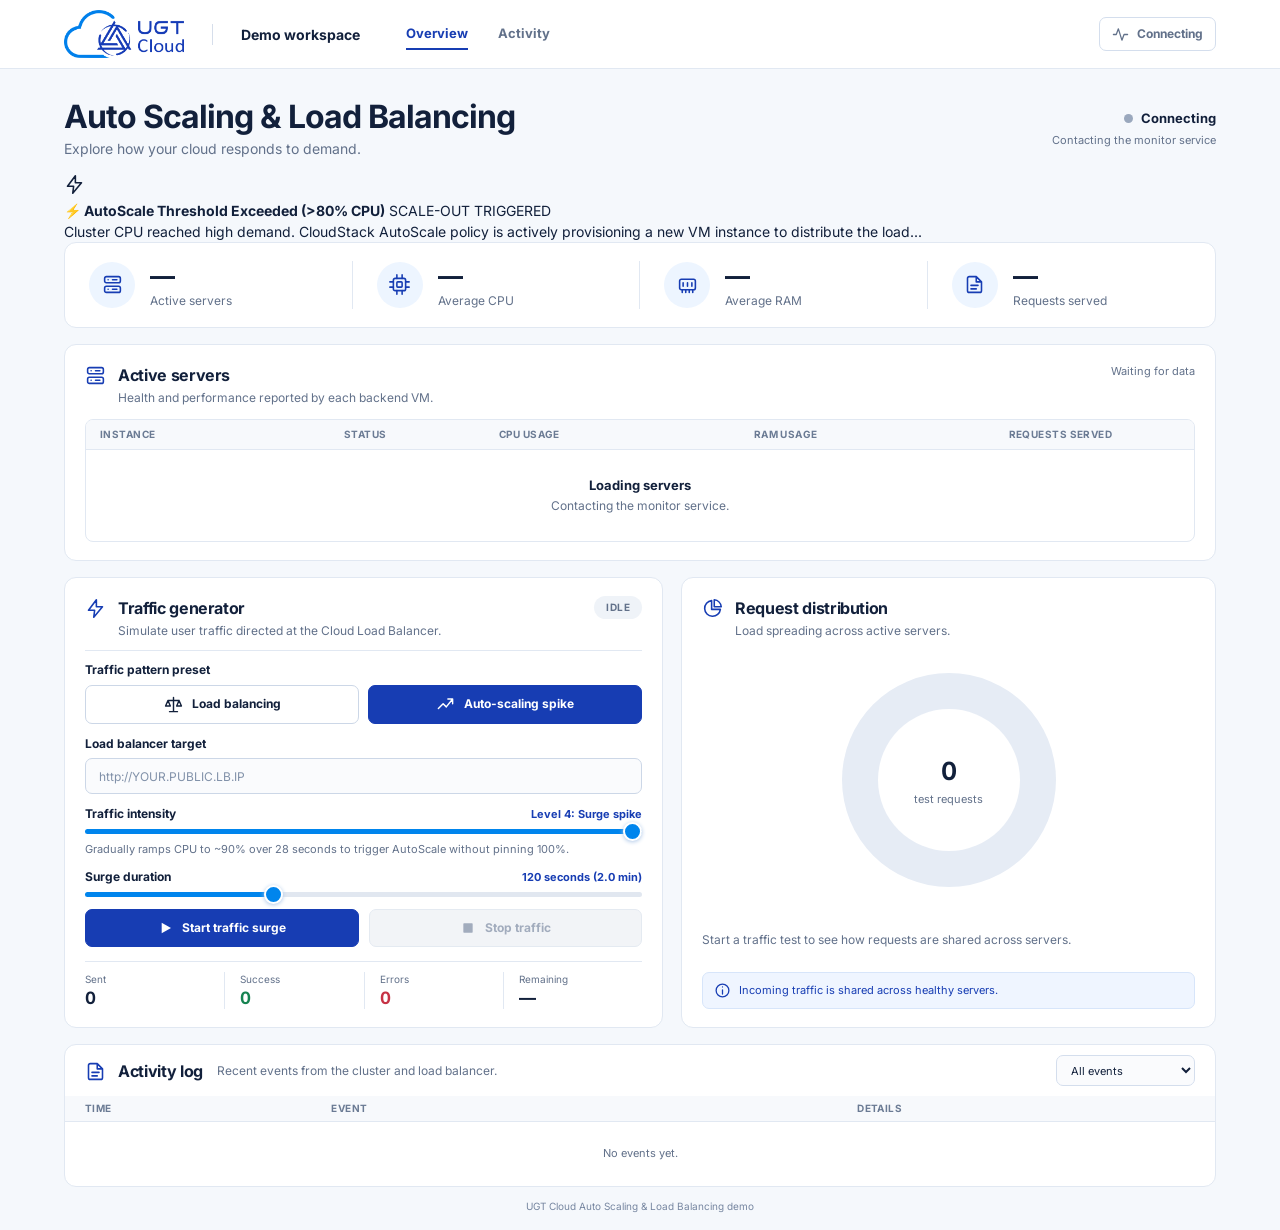
==== commit 95e207f4: "Support 2C2R multi-core ASG burn up to 90% CPU, add smooth animations, and threshold notification ba" ====
--- a/monitor-app/static/index.html
+++ b/monitor-app/static/index.html
@@ -75,8 +75,11 @@
 .status.scaled .dot{background:var(--blue)}
 .usage{display:flex;align-items:center;gap:14px}
 .usage strong{width:30px;font-size:12px;font-weight:600;font-variant-numeric:tabular-nums}
-.track{height:6px;border-radius:8px;background:#e1e7f0;flex:1;max-width:175px;overflow:hidden}
-.track i{display:block;height:100%;border-radius:8px;background:var(--blue);transition:width .5s}
+.track{height:6px;border-radius:8px;background:#e1e7f0;flex:1;max-width:175px;overflow:hidden;position:relative}
+.track i{display:block;height:100%;border-radius:8px;background:var(--blue);transition:width 1.8s cubic-bezier(0.25,1,0.5,1),background-color .4s;position:relative;overflow:hidden}
+.track.active i:after{content:'';position:absolute;top:0;left:0;right:0;bottom:0;background:linear-gradient(90deg,transparent,rgba(255,255,255,0.45),transparent);transform:translateX(-100%);animation:shimmer 2.2s infinite ease-in-out}
+@keyframes shimmer{0%{transform:translateX(-100%)}100%{transform:translateX(100%)}}
+.track.overloaded i{background:#d98728;box-shadow:0 0 10px rgba(217,135,40,0.5)}
 .requests{font-variant-numeric:tabular-nums;font-weight:500}
 .two-col{display:grid;grid-template-columns:1.12fr 1fr;gap:18px;align-items:stretch;margin-bottom:18px}
 .generator .panel-heading{padding-bottom:15px;border-bottom:1px solid var(--line);margin-bottom:13px}
@@ -355,7 +358,27 @@
   .server-table tr.state-row{display:block;padding:18px 14px}
   .server-table tr.state-row td{display:block;padding:0;border:0;text-align:center}
   .server-table tr.state-row td:before{content:none}
-}
+.scale-alert-banner{margin-bottom:18px;border-radius:var(--radius);overflow:hidden;transition:all .4s cubic-bezier(0.16,1,0.3,1);background:linear-gradient(135deg,#fff8f0 0%,#fff 100%);border:1px solid #fed7aa;box-shadow:0 4px 18px rgba(217,135,40,.12)}
+.scale-alert-banner.hidden{display:none}
+.scale-alert-inner{padding:14px 20px;display:flex;align-items:center;gap:16px;position:relative}
+.scale-alert-icon{width:42px;height:42px;border-radius:50%;background:#ffedd5;color:#c2410c;display:flex;align-items:center;justify-content:center;flex-shrink:0;animation:pulseScale 1.8s infinite ease-in-out}
+@keyframes pulseScale{0%,100%{transform:scale(1);box-shadow:0 0 0 rgba(217,135,40,0)}50%{transform:scale(1.08);box-shadow:0 0 12px rgba(217,135,40,.4)}}
+.scale-alert-body{flex:1;min-width:0}
+.scale-alert-headline{display:flex;align-items:center;gap:10px;flex-wrap:wrap;margin-bottom:3px}
+.scale-alert-headline strong{font-size:14px;font-weight:750;color:#9a3412}
+.scale-alert-badge{font-size:10px;font-weight:700;padding:3px 9px;border-radius:12px;background:#ea580c;color:#fff;letter-spacing:.5px}
+.scale-alert-body p{font-size:12px;color:#7c2d12;margin:0;line-height:1.45}
+.scale-alert-progress{position:absolute;bottom:0;left:0;right:0;height:3px;background:#ffedd5;overflow:hidden}
+.scale-alert-bar{height:100%;width:100%;background:linear-gradient(90deg,#ea580c,#f59e0b,#ea580c);background-size:200% 100%;animation:progressShimmer 2s infinite linear}
+@keyframes progressShimmer{0%{transform:translateX(-100%)}100%{transform:translateX(100%)}}
+.scale-alert-banner.provisioned{background:linear-gradient(135deg,#f0fdf4 0%,#fff 100%);border-color:#bbf7d0;box-shadow:0 4px 18px rgba(22,131,81,.12)}
+.scale-alert-banner.provisioned .scale-alert-icon{background:#dcfce7;color:#168351;animation:bounceSuccess .8s ease}
+@keyframes bounceSuccess{0%,20%,50%,80%,100%{transform:translateY(0)}40%{transform:translateY(-5px)}60%{transform:translateY(-2px)}}
+.scale-alert-banner.provisioned .scale-alert-headline strong{color:#166534}
+.scale-alert-banner.provisioned .scale-alert-badge{background:#168351}
+.scale-alert-banner.provisioned .scale-alert-body p{color:#14532d}
+.scale-alert-banner.provisioned .scale-alert-progress{background:#dcfce7}
+.scale-alert-banner.provisioned .scale-alert-bar{background:#168351;animation:none;width:100%;transform:none}
 </style>
 </head>
 <body>
@@ -379,6 +402,24 @@
 <main class="shell" id="overview">
 <div class="page-heading"><div><h1>Auto Scaling &amp; Load Balancing</h1><p>Explore how your cloud responds to demand.</p></div><div class="cluster-state" role="status"><strong><i class="dot idle" id="cluster-dot"></i><span id="cluster-title">Connecting</span></strong><small id="cluster-note">Contacting the monitor service</small></div></div>
 
+<div id="scale-alert-banner" class="scale-alert-banner hidden" role="region" aria-live="assertive">
+  <div class="scale-alert-inner">
+    <div class="scale-alert-icon" id="scale-alert-icon">
+      <svg class="icon"><use href="#i-bolt"/></svg>
+    </div>
+    <div class="scale-alert-body">
+      <div class="scale-alert-headline">
+        <strong id="scale-alert-title">⚡ AutoScale Threshold Exceeded (&gt;80% CPU)</strong>
+        <span class="scale-alert-badge" id="scale-alert-badge">SCALE-OUT TRIGGERED</span>
+      </div>
+      <p id="scale-alert-desc">Cluster CPU reached high demand. CloudStack AutoScale policy is actively provisioning a new VM instance to distribute the load...</p>
+    </div>
+    <div class="scale-alert-progress">
+      <div class="scale-alert-bar" id="scale-alert-bar"></div>
+    </div>
+  </div>
+</div>
+
 <section class="metrics" aria-label="Cluster summary">
 <div class="metric"><div class="metric-icon"><svg class="icon" aria-hidden="true"><use href="#i-server"/></svg></div><div><strong id="metric-servers">—</strong><span class="label">Active servers</span></div></div>
 <div class="metric"><div class="metric-icon"><svg class="icon" aria-hidden="true"><use href="#i-cpu"/></svg></div><div><strong id="metric-cpu">—</strong><span class="label">Average CPU</span></div></div>
@@ -445,13 +486,14 @@
 const LEVELS = [
   { name: 'Light traffic',  note: 'Steady, low-cost requests that show traffic being shared across servers without stressing them.' },
   { name: 'Normal traffic', note: 'Moderate load that aims for about 45% CPU on each server.' },
-  { name: 'Peak rush hour', note: 'Heavy load that aims for about 75% CPU on each server.' },
-  { name: 'Surge spike',    note: 'Ramps CPU up over about 28 seconds to trigger scale-out.' }
+  { name: 'Peak rush hour', note: 'Heavy load that aims for about 70% CPU on each server.' },
+  { name: 'Surge spike',    note: 'Gradually ramps CPU to ~90% over 28 seconds to trigger AutoScale without pinning 100%.' }
 ];
 
 const LOG_TYPES = {
   instance_added:    { kind: 'scale',   title: 'Server added' },
   instance_removed:  { kind: 'scale',   title: 'Server removed' },
+  threshold_reached: { kind: 'scale',   title: 'Scale threshold' },
   loadtest_started:  { kind: 'traffic', title: 'Traffic started' },
   loadtest_finished: { kind: 'traffic', title: 'Traffic completed' },
   loadtest_stopped:  { kind: 'traffic', title: 'Traffic stopped' }
@@ -660,6 +702,62 @@
   $('conn-text').textContent = text;
 }
 
+function animateNumber(element, targetVal, isPercent = true, durationMs = 1600) {
+  const current = Number(element.dataset.currentVal);
+  const target = Math.round(targetVal);
+  if (isNaN(current)) {
+    element.dataset.currentVal = target;
+    element.textContent = target + (isPercent ? '%' : '');
+    return;
+  }
+  if (current === target) {
+    element.textContent = target + (isPercent ? '%' : '');
+    return;
+  }
+  const startTime = performance.now();
+  const startNum = current;
+  function update(now) {
+    const elapsed = now - startTime;
+    const progress = Math.min(1.0, elapsed / durationMs);
+    const ease = 1 - Math.pow(1 - progress, 3);
+    const val = Math.round(startNum + (target - startNum) * ease);
+    element.textContent = val + (isPercent ? '%' : '');
+    element.dataset.currentVal = val;
+    if (progress < 1.0) {
+      requestAnimationFrame(update);
+    } else {
+      element.dataset.currentVal = target;
+      element.textContent = target + (isPercent ? '%' : '');
+    }
+  }
+  requestAnimationFrame(update);
+}
+
+function renderScaleAlert(active, avgCpu, maxCpu, joined, running) {
+  const banner = $('scale-alert-banner');
+  if (!banner) return;
+
+  if (joined.length) {
+    banner.classList.remove('hidden');
+    banner.className = 'scale-alert-banner provisioned';
+    $('scale-alert-icon').innerHTML = '<svg class="icon"><use href="#i-trend"/></svg>';
+    $('scale-alert-title').textContent = `🚀 Scale-Out Complete: ${joined.map(i => i.name).join(', ')} Joined Cluster!`;
+    $('scale-alert-badge').textContent = 'CLUSTER EXPANDED';
+    $('scale-alert-badge').className = 'scale-alert-badge success';
+    $('scale-alert-desc').textContent = `New VM ${joined.map(i => i.name).join(', ')} is now online (${active.length} servers total). Incoming traffic is automatically rebalancing across all instances.`;
+  } else if ((avgCpu >= OVERLOAD_CPU || maxCpu >= OVERLOAD_CPU) && running) {
+    banner.classList.remove('hidden');
+    banner.className = 'scale-alert-banner';
+    $('scale-alert-icon').innerHTML = '<svg class="icon"><use href="#i-bolt"/></svg>';
+    $('scale-alert-title').textContent = `⚡ AutoScale Threshold Exceeded (${avgCpu}% CPU)`;
+    $('scale-alert-badge').textContent = 'THRESHOLD > 80% REACHED';
+    $('scale-alert-badge').className = 'scale-alert-badge';
+    $('scale-alert-desc').textContent = `High compute demand detected (average CPU reached ${avgCpu}%). AutoScale policy has triggered: a new VM instance is currently being provisioned to share the load...`;
+  } else {
+    banner.classList.add('hidden');
+  }
+}
+
 function renderCluster() {
   const now = Date.now();
   const active = state.instances.filter(i => i.status === 'active');
@@ -670,22 +768,27 @@
     dot = 'error';
     title = 'Monitor unreachable';
     note = state.lastOk ? `Showing data from ${clock(state.lastOk)}. Retrying every 2 seconds.` : 'Retrying every 2 seconds.';
+    renderScaleAlert(active, 0, 0, [], false);
   } else if (!state.loaded) {
     title = 'Connecting';
     note = 'Contacting the monitor service';
+    renderScaleAlert(active, 0, 0, [], false);
   } else if (!active.length) {
     title = 'Waiting for servers';
     note = 'No heartbeats received yet';
+    renderScaleAlert(active, 0, 0, [], false);
   } else {
     const joined = active.filter(i => now - (state.scaledOutAt.get(i.ip) || 0) < RECENT_MS);
     const left = state.instances.filter(i => i.status === 'removed' && now - (state.removedAt.get(i.ip) || 0) < RECENT_MS);
     const maxCpu = active.reduce((m, i) => Math.max(m, i.cpu), 0);
+    const avgCpu = active.length ? Math.round(active.reduce((m, i) => m + i.cpu, 0) / active.length) : 0;
+
     if (joined.length) {
       dot = 'running'; title = 'Scaled out';
       note = `${joined.map(i => i.name).join(', ')} joined. ${plural(active.length, 'server')} active.`;
-    } else if (maxCpu > OVERLOAD_CPU) {
-      dot = 'warn'; title = 'Under heavy load';
-      note = `Highest CPU is ${Math.round(maxCpu)}%.`;
+    } else if (avgCpu >= OVERLOAD_CPU || maxCpu >= OVERLOAD_CPU) {
+      dot = 'warn'; title = 'Scale threshold reached (>80%)';
+      note = `Cluster average CPU is ${avgCpu}%. AutoScale trigger active — new VM provisioning initiated.`;
     } else if (running) {
       dot = 'running'; title = 'Traffic test running';
       note = `${plural(active.length, 'server')} sharing the traffic`;
@@ -696,6 +799,7 @@
       dot = ''; title = 'Cluster ready';
       note = `${plural(active.length, 'healthy server')}`;
     }
+    renderScaleAlert(active, avgCpu, maxCpu, joined, running);
   }
   $('cluster-dot').className = 'dot' + (dot ? ' ' + dot : '');
   $('cluster-title').textContent = title;
@@ -744,13 +848,16 @@
 function setUsage(u, value, removed, warn) {
   if (removed) {
     u.text.textContent = '—';
+    delete u.text.dataset.currentVal;
     u.track.style.visibility = 'hidden';
     return;
   }
-  u.text.textContent = Math.round(value) + '%';
+  animateNumber(u.text, value, true, 1600);
   u.track.style.visibility = '';
   u.fill.style.width = value + '%';
   u.fill.style.background = warn ? '#d98728' : '';
+  u.track.classList.toggle('overloaded', warn);
+  u.track.classList.toggle('active', value > 15);
 }
 
 function updateRow(r, inst, kind) {
@@ -817,13 +924,17 @@
   $('metric-servers').textContent = String(active.length);
   if (!active.length) {
     $('metric-cpu').textContent = '—';
+    delete $('metric-cpu').dataset.currentVal;
     $('metric-ram').textContent = '—';
+    delete $('metric-ram').dataset.currentVal;
     $('metric-requests').textContent = '0';
     return;
   }
   const avg = key => Math.round(active.reduce((a, i) => a + i[key], 0) / active.length);
-  $('metric-cpu').textContent = avg('cpu') + '%';
-  $('metric-ram').textContent = avg('ram') + '%';
+  const avgCpu = avg('cpu');
+  const avgRam = avg('ram');
+  animateNumber($('metric-cpu'), avgCpu, true, 1600);
+  animateNumber($('metric-ram'), avgRam, true, 1600);
   $('metric-requests').textContent = fmt(active.reduce((a, i) => a + i.request_count, 0));
 }
 
